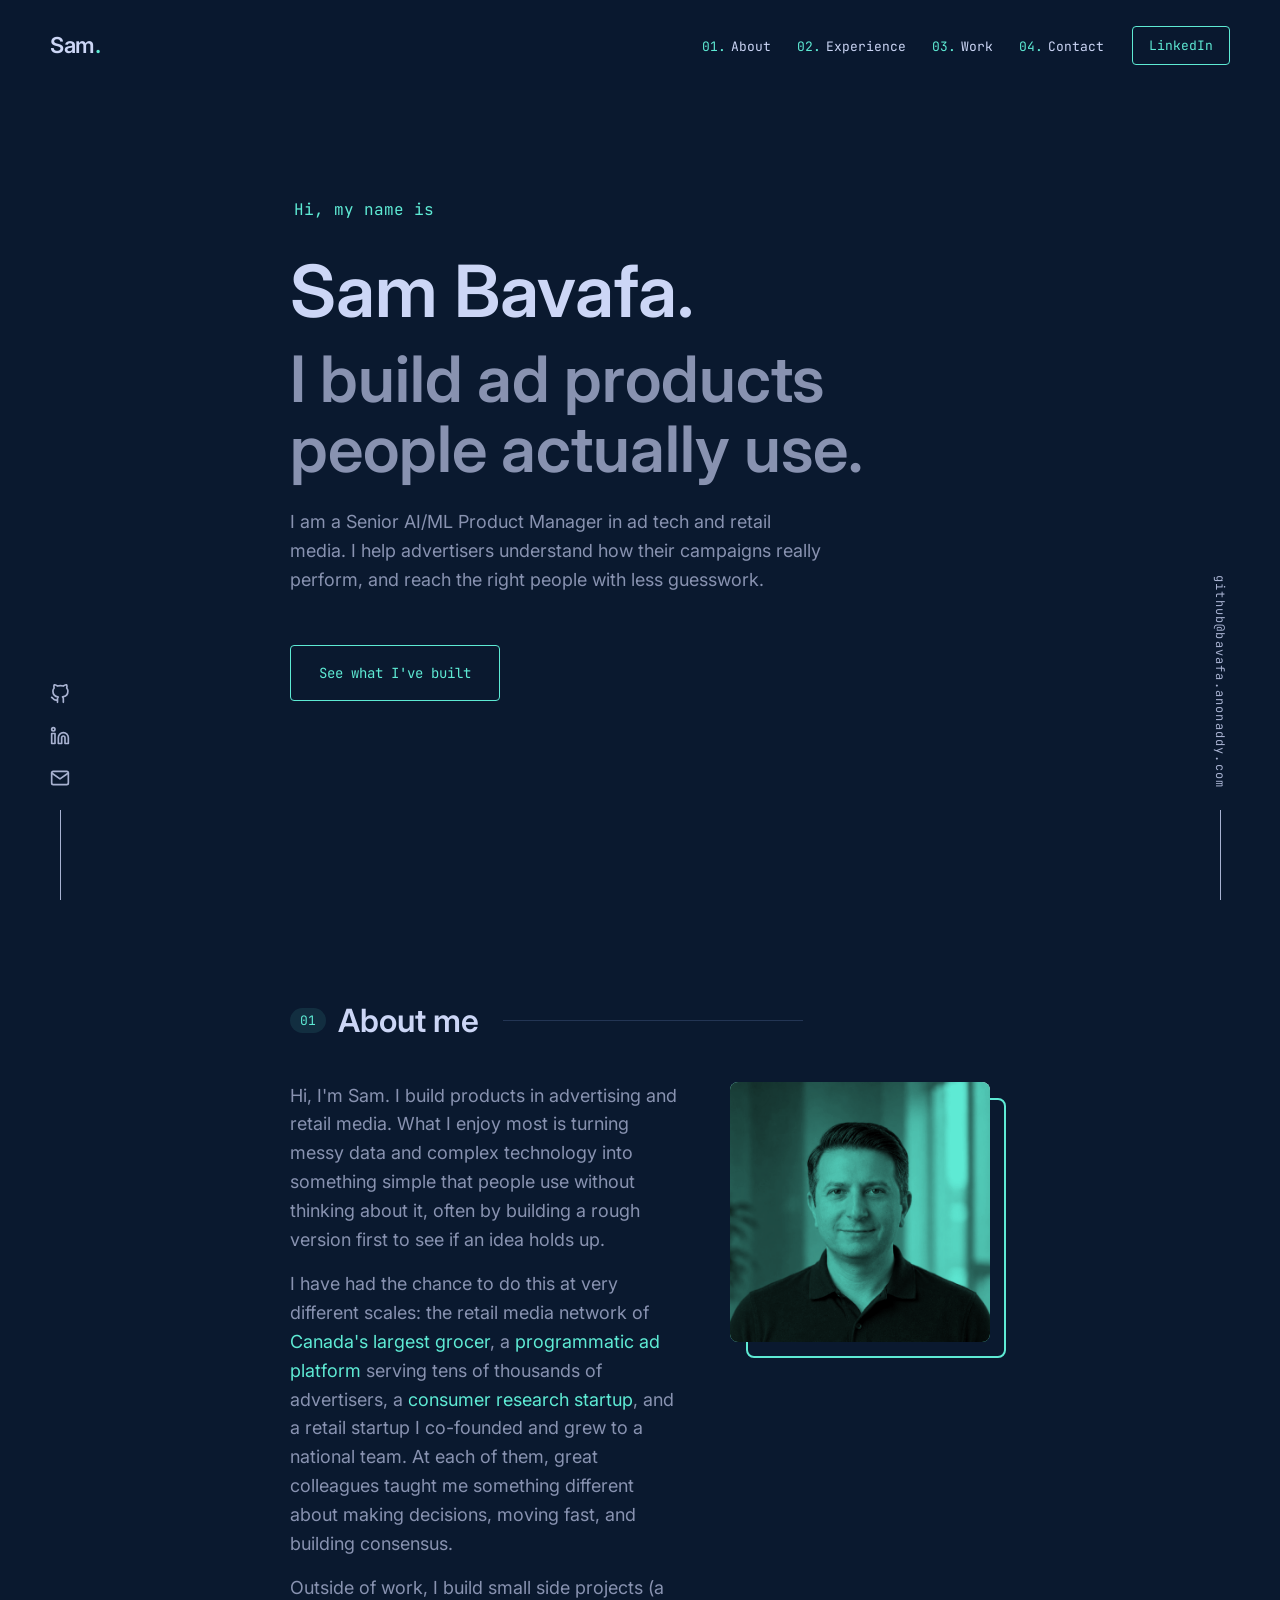
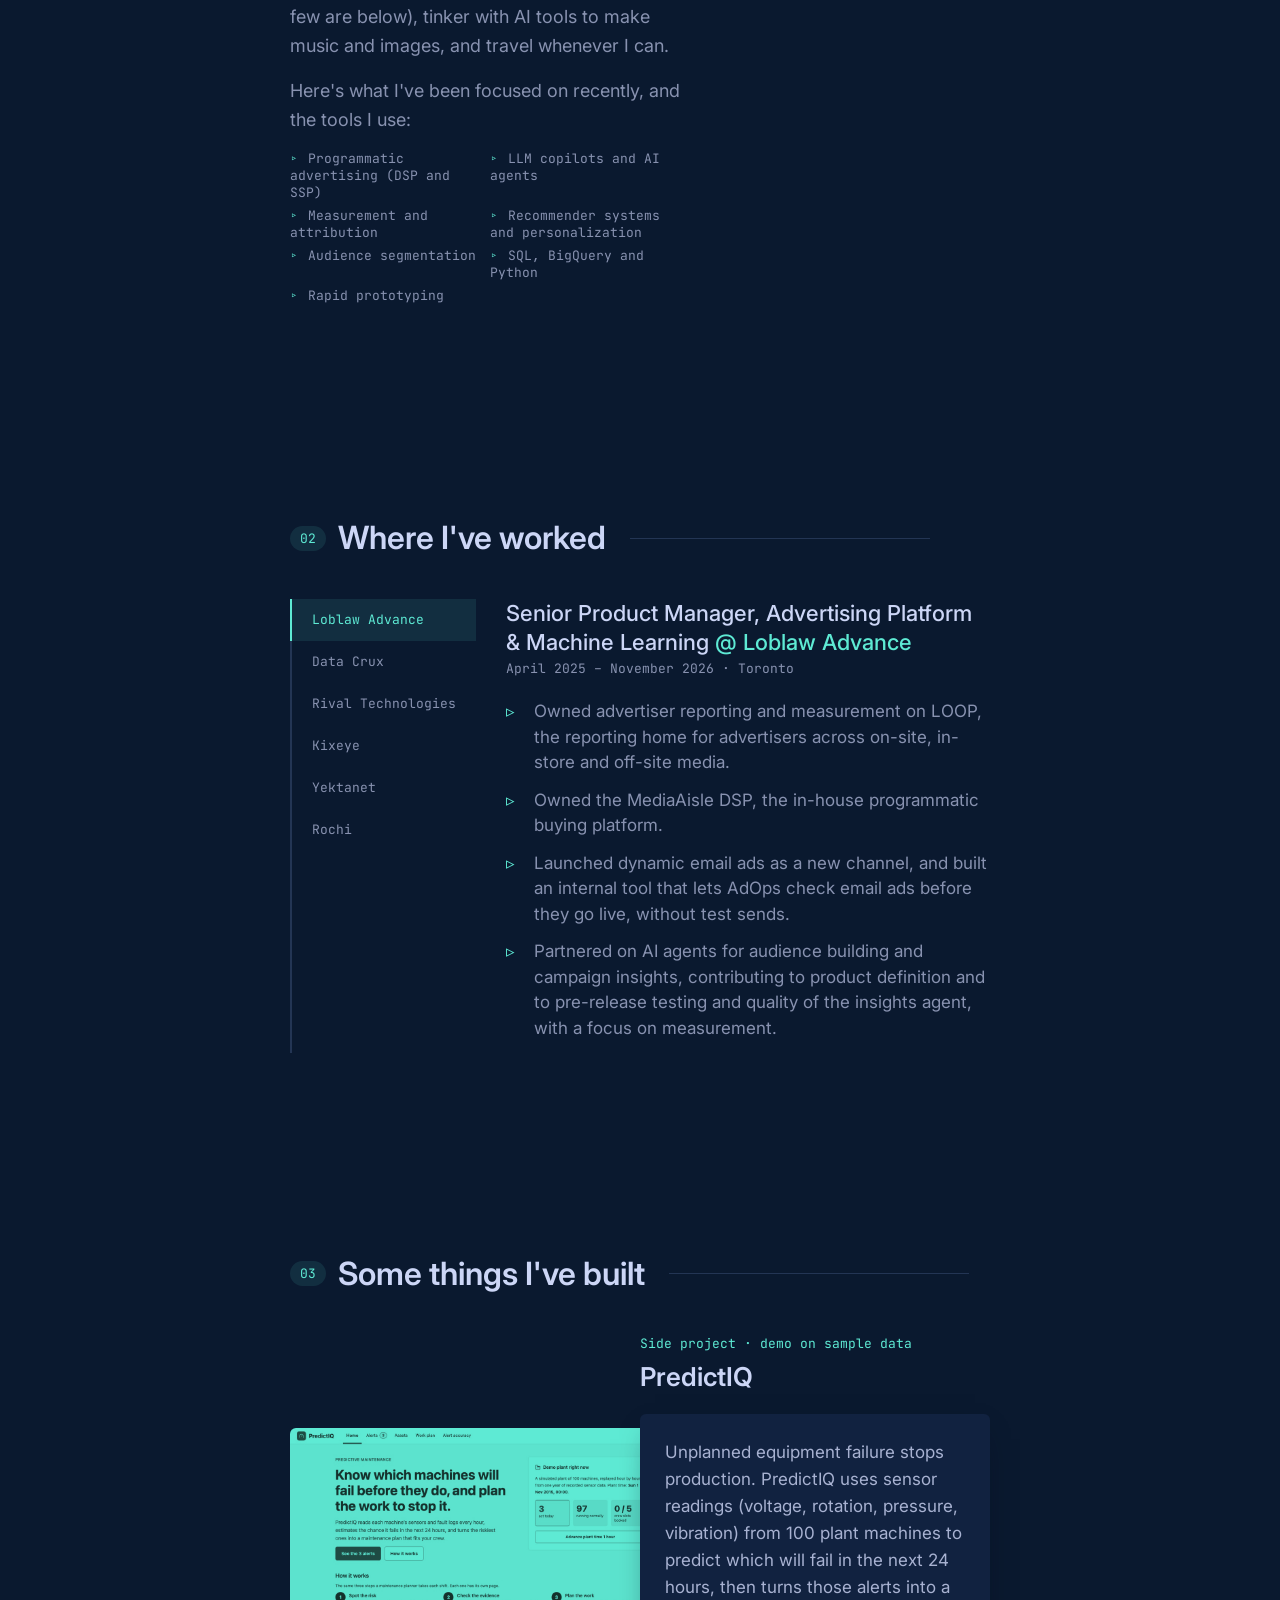
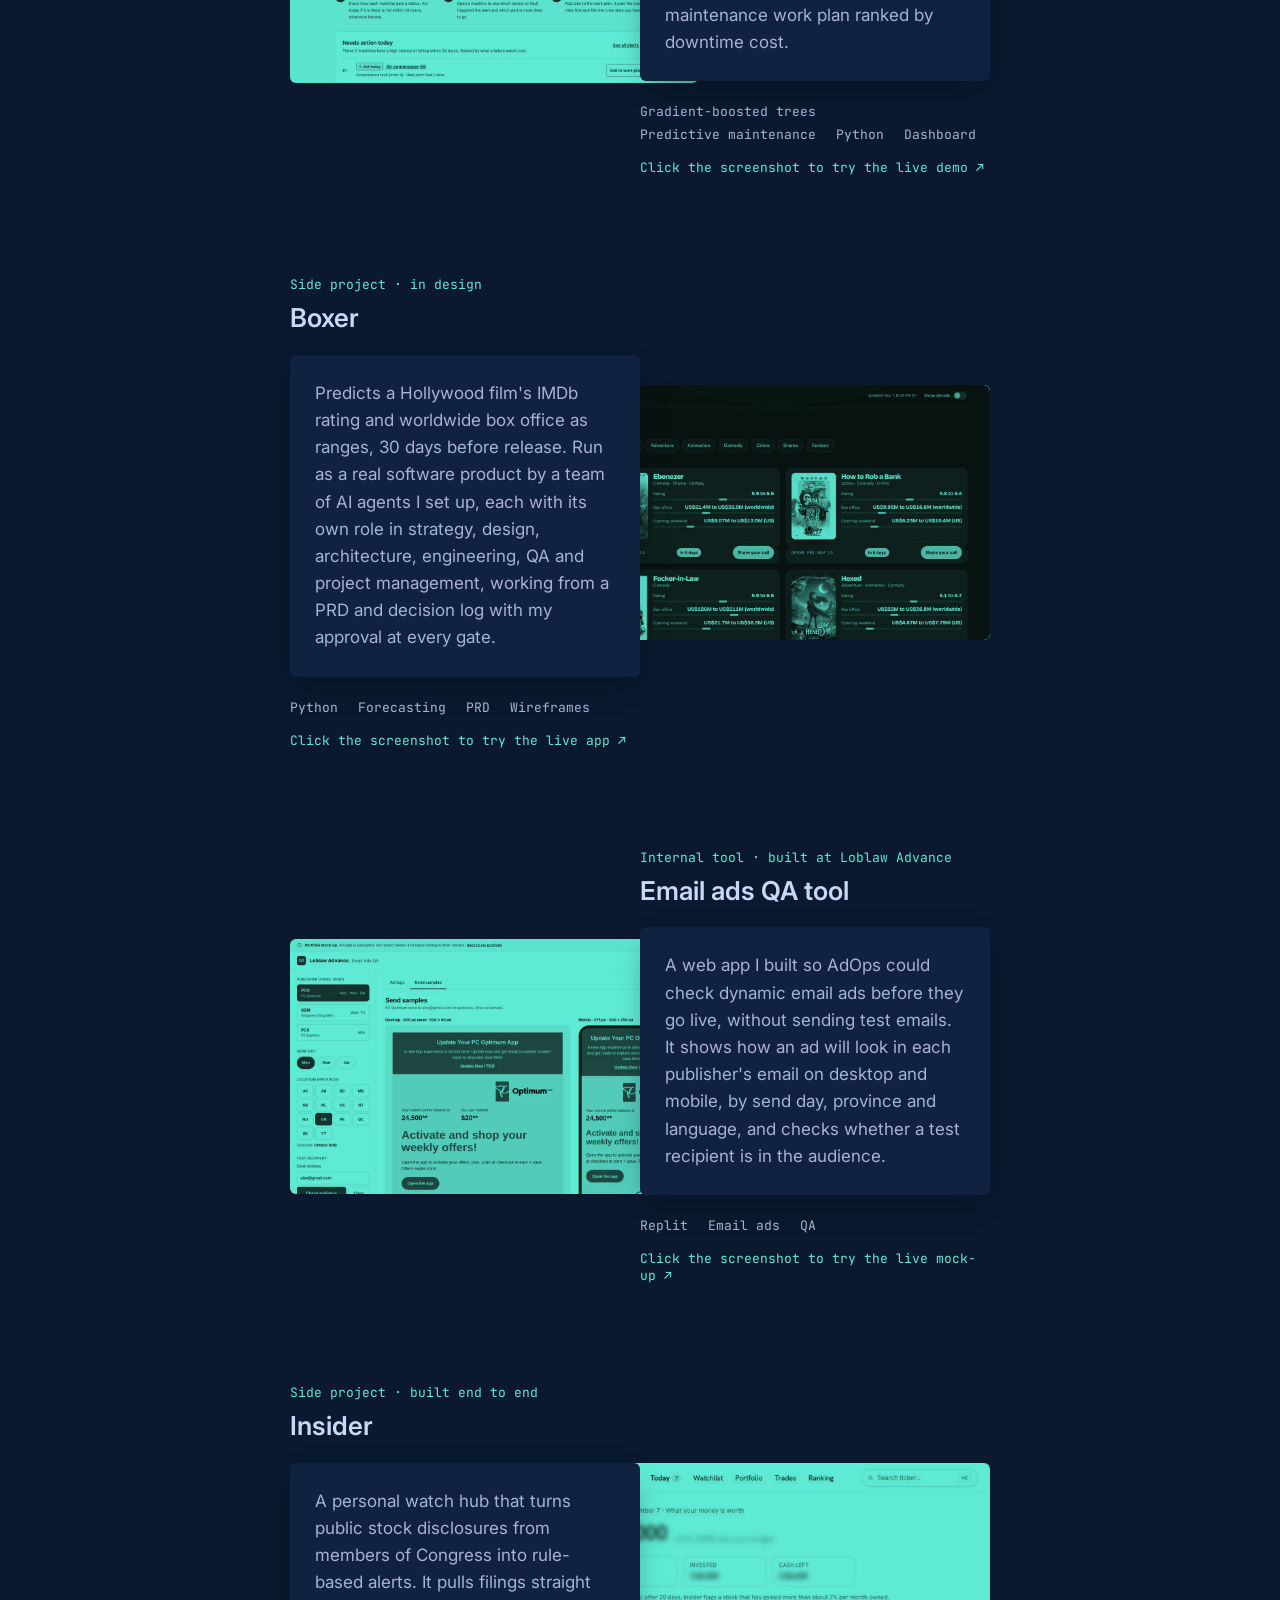
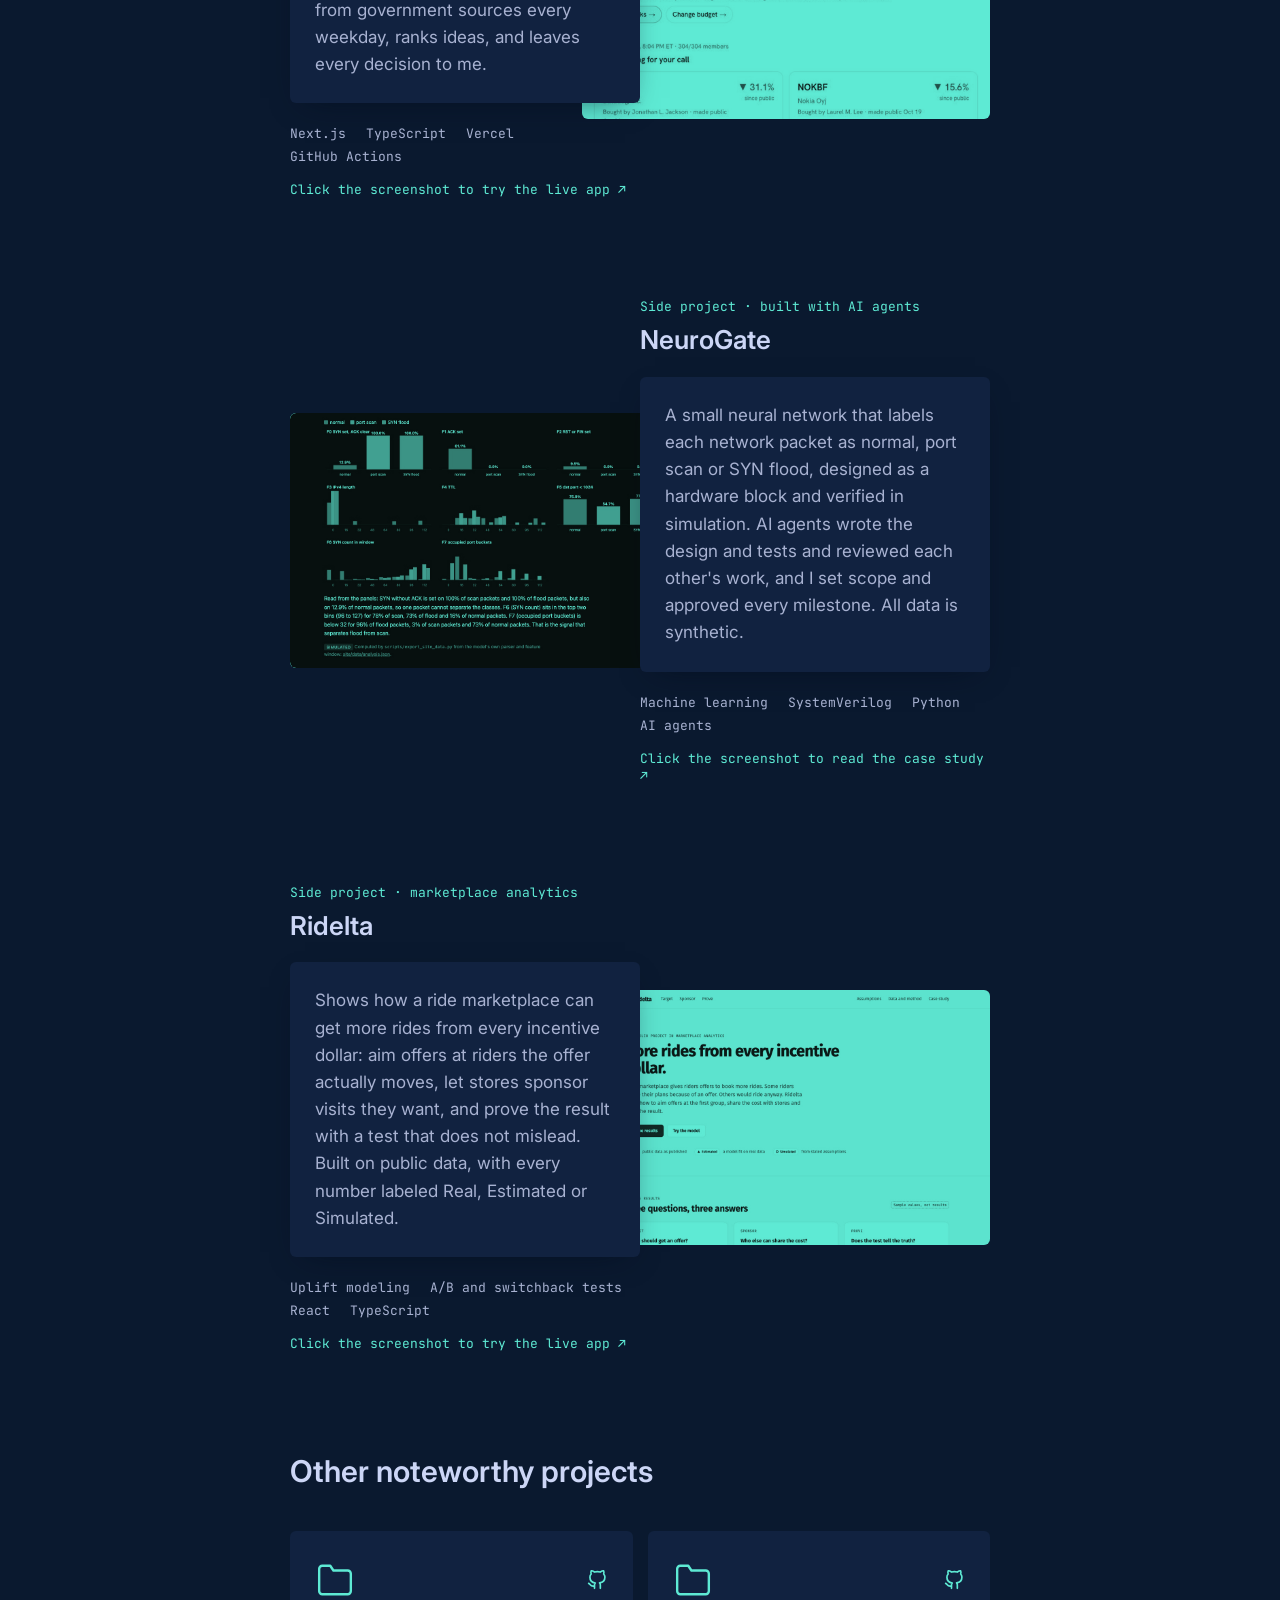
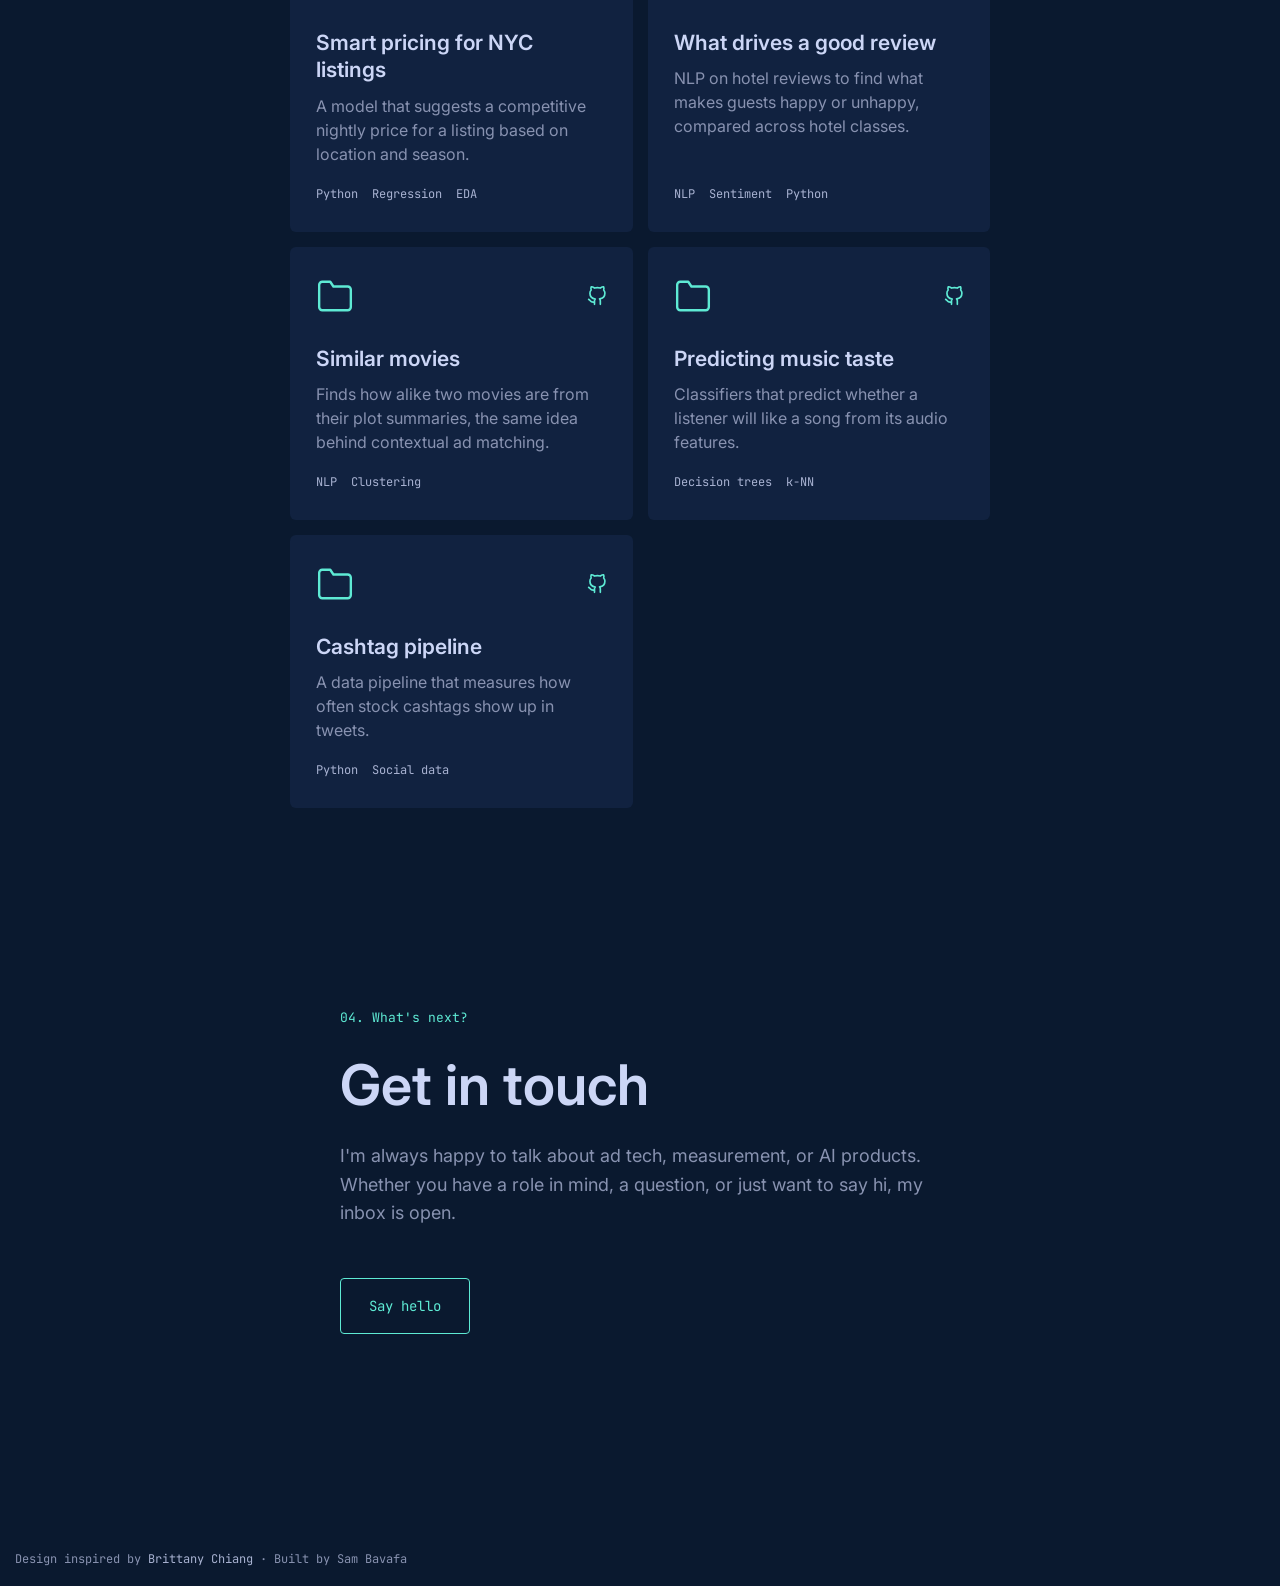
==== index.html @ bc7412e9 "Add Ridelta project" ====
<!doctype html>
<html lang="en">
<head>
<meta charset="utf-8">
<meta name="viewport" content="width=device-width, initial-scale=1">
<title>Sam Bavafa | Senior AI/ML Product Manager</title>
<meta name="description" content="Senior AI/ML Product Manager building data and AI products for ad tech and retail media.">
<meta property="og:title" content="Sam Bavafa | Senior AI/ML Product Manager">
<meta property="og:description" content="Senior AI/ML Product Manager building data and AI products for ad tech and retail media.">
<link rel="preconnect" href="https://fonts.googleapis.com">
<link rel="preconnect" href="https://fonts.gstatic.com" crossorigin>
<link href="https://fonts.googleapis.com/css2?family=Inter:wght@400;500;600&family=JetBrains+Mono:wght@400;500&display=swap" rel="stylesheet">
<link rel="stylesheet" href="style.css">
<link rel="icon" href="data:image/svg+xml,<svg xmlns='http://www.w3.org/2000/svg' viewBox='0 0 32 32'><rect width='32' height='32' rx='8' fill='%230a192f'/><text x='16' y='21' font-family='monospace' font-size='18' fill='%235eead4' text-anchor='middle'>S</text></svg>">
</head>
<body>
<a class="skip" href="#content">Skip to content</a>

<svg width="0" height="0" style="position:absolute" aria-hidden="true">
  <symbol id="i-github" viewBox="0 0 24 24" fill="none" stroke="currentColor" stroke-width="2" stroke-linecap="round" stroke-linejoin="round"><path d="M9 19c-5 1.5-5-2.5-7-3m14 6v-3.87a3.37 3.37 0 0 0-.94-2.61c3.14-.35 6.44-1.54 6.44-7A5.44 5.44 0 0 0 20 4.77 5.07 5.07 0 0 0 19.91 1S18.73.65 16 2.48a13.38 13.38 0 0 0-7 0C6.27.65 5.09 1 5.09 1A5.07 5.07 0 0 0 5 4.77a5.44 5.44 0 0 0-1.5 3.78c0 5.42 3.3 6.61 6.44 7A3.37 3.37 0 0 0 9 18.13V22"/></symbol>
  <symbol id="i-linkedin" viewBox="0 0 24 24" fill="none" stroke="currentColor" stroke-width="2" stroke-linecap="round" stroke-linejoin="round"><path d="M16 8a6 6 0 0 1 6 6v7h-4v-7a2 2 0 0 0-4 0v7h-4v-7a6 6 0 0 1 6-6z"/><rect x="2" y="9" width="4" height="12"/><circle cx="4" cy="4" r="2"/></symbol>
  <symbol id="i-mail" viewBox="0 0 24 24" fill="none" stroke="currentColor" stroke-width="2" stroke-linecap="round" stroke-linejoin="round"><path d="M4 4h16c1.1 0 2 .9 2 2v12c0 1.1-.9 2-2 2H4c-1.1 0-2-.9-2-2V6c0-1.1.9-2 2-2z"/><polyline points="22,6 12,13 2,6"/></symbol>
  <symbol id="i-folder" viewBox="0 0 24 24" fill="none" stroke="currentColor" stroke-width="1.5" stroke-linecap="round" stroke-linejoin="round"><path d="M22 19a2 2 0 0 1-2 2H4a2 2 0 0 1-2-2V5a2 2 0 0 1 2-2h5l2 3h9a2 2 0 0 1 2 2z"/></symbol>
</svg>

<header>
  <a class="logo" href="#hero" aria-label="Home">Sam<span>.</span></a>
  <nav aria-label="Main">
    <ol>
      <li><a href="#about">About</a></li>
      <li><a href="#experience">Experience</a></li>
      <li><a href="#work">Work</a></li>
      <li><a href="#contact">Contact</a></li>
      <li class="cta"><a class="btn small" href="https://www.linkedin.com/in/bavafa">LinkedIn</a></li>
    </ol>
  </nav>
</header>

<div class="rail left">
  <a href="https://github.com/bavafa" aria-label="GitHub"><svg><use href="#i-github"/></svg></a>
  <a href="https://www.linkedin.com/in/bavafa" aria-label="LinkedIn"><svg><use href="#i-linkedin"/></svg></a>
  <a href="mailto:github@bavafa.anonaddy.com" aria-label="Email"><svg><use href="#i-mail"/></svg></a>
</div>
<div class="rail right"><a href="mailto:github@bavafa.anonaddy.com">github@bavafa.anonaddy.com</a></div>

<main id="content">
  <section id="hero">
    <p class="hi">Hi, my name is</p>
    <h1>Sam Bavafa.</h1>
    <h2>I build ad products people actually use.</h2>
    <p>I am a Senior AI/ML Product Manager in ad tech and retail media. I help advertisers understand how their campaigns really perform, and reach the right people with less guesswork.</p>
    <div><a class="btn" href="#work">See what I've built</a></div>
  </section>

  <section id="about">
    <h2 class="heading"><span class="num">01</span>About me</h2>
    <div class="about">
      <div>
        <p>Hi, I'm Sam. I build products in advertising and retail media. What I enjoy most is turning messy data and complex technology into something simple that people use without thinking about it, often by building a rough version first to see if an idea holds up.</p>
        <p>I have had the chance to do this at very different scales: the retail media network of <a href="https://www.loblawadvance.ca">Canada's largest grocer</a>, a <a href="https://www.yektanet.com">programmatic ad platform</a> serving tens of thousands of advertisers, a <a href="https://www.rivaltech.com">consumer research startup</a>, and a retail startup I co-founded and grew to a national team. At each of them, great colleagues taught me something different about making decisions, moving fast, and building consensus.</p>
        <p>Outside of work, I build small side projects (a few are below), tinker with AI tools to make music and images, and travel whenever I can.</p>
        <p>Here's what I've been focused on recently, and the tools I use:</p>
        <ul class="skills">
          <li>Programmatic advertising (DSP and SSP)</li>
          <li>LLM copilots and AI agents</li>
          <li>Measurement and attribution</li>
          <li>Recommender systems and personalization</li>
          <li>Audience segmentation</li>
          <li>SQL, BigQuery and Python</li>
          <li>Rapid prototyping</li>
        </ul>
      </div>
      <div class="photo"><div class="frame"><img src="img/sam.jpg" alt="Sam Bavafa headshot" width="600" height="600"></div></div>
    </div>
  </section>

  <section id="experience">
    <h2 class="heading"><span class="num">02</span>Where I've worked</h2>
    <div class="jobs">
      <div class="tabs" role="tablist" aria-label="Companies">
        <button role="tab" aria-selected="true" aria-controls="p0" id="t0">Loblaw Advance</button>
        <button role="tab" aria-selected="false" aria-controls="p1" id="t1" tabindex="-1">Data Crux</button>
        <button role="tab" aria-selected="false" aria-controls="p2" id="t2" tabindex="-1">Rival Technologies</button>
        <button role="tab" aria-selected="false" aria-controls="p3" id="t3" tabindex="-1">Kixeye</button>
        <button role="tab" aria-selected="false" aria-controls="p4" id="t4" tabindex="-1">Yektanet</button>
        <button role="tab" aria-selected="false" aria-controls="p5" id="t5" tabindex="-1">Rochi</button>
      </div>
      <div>
        <div class="panel" role="tabpanel" id="p0" aria-labelledby="t0">
          <h3>Senior Product Manager, Advertising Platform &amp; Machine Learning <a href="https://www.loblawadvance.ca">@ Loblaw Advance</a></h3>
          <p class="when">April 2025 – November 2026 · Toronto</p>
          <ul>
            <li>Owned advertiser reporting and measurement on LOOP, the reporting home for advertisers across on-site, in-store and off-site media.</li>
            <li>Owned the MediaAisle DSP, the in-house programmatic buying platform.</li>
            <li>Launched dynamic email ads as a new channel, and built an internal tool that lets AdOps check email ads before they go live, without test sends.</li>
            <li>Partnered on AI agents for audience building and campaign insights, contributing to product definition and to pre-release testing and quality of the insights agent, with a focus on measurement.</li>
          </ul>
        </div>
        <div class="panel" role="tabpanel" id="p1" aria-labelledby="t1" hidden>
          <h3>Product Consultant <span style="color:var(--accent)">@ Data Crux Solutions</span></h3>
          <p class="when">January 2024 – March 2025 · Vancouver</p>
          <ul>
            <li>Product and analytics consulting for retail and consumer app clients.</li>
            <li>Designed and built an AI product-recommendation tool for affiliate marketing.</li>
            <li>Used SQL to find an unexpected user segment in a consumer app, and led the product pivot toward it.</li>
          </ul>
        </div>
        <div class="panel" role="tabpanel" id="p2" aria-labelledby="t2" hidden>
          <h3>Product Manager <a href="https://www.rivaltech.com">@ Rival Technologies</a></h3>
          <p class="when">November 2022 – September 2023 · Vancouver</p>
          <ul>
            <li>Owned the roadmap for an AI research tool on a mobile-first consumer research platform.</li>
            <li>Shipped an LLM copilot for survey creation and analysis, from roadmap to market, with engineering, design, sales and operations.</li>
            <li>Built targeted distribution and user profiling tools that improved respondent engagement while reducing over-messaging.</li>
          </ul>
        </div>
        <div class="panel" role="tabpanel" id="p3" aria-labelledby="t3" hidden>
          <h3>Product Data Analyst (Internship) <a href="https://www.kixeye.com">@ Kixeye</a></h3>
          <p class="when">June 2022 – September 2022 · Victoria</p>
          <ul>
            <li>Built real-time Looker dashboards on player engagement and analyzed acquisition payback in SQL for a multiplayer mobile strategy game.</li>
          </ul>
        </div>
        <div class="panel" role="tabpanel" id="p4" aria-labelledby="t4" hidden>
          <h3>Senior AI Product Manager <a href="https://www.yektanet.com">@ Yektanet</a></h3>
          <p class="when">February 2019 – August 2021 · Tehran</p>
          <ul>
            <li>The largest programmatic ad platform in its market (SSP and DSP). Led two agile teams of product, data science and engineering, building ML-driven ad products and their reporting and attribution interfaces.</li>
            <li>Launched real-time contextual matching that serves the most relevant ad for each page.</li>
            <li>Built a real-time audience segmentation engine that turned behavioural and contextual signals into shared audiences.</li>
            <li>Shipped a content recommender, validated through A/B tests and user interviews.</li>
            <li>Launched pre-roll video ads on the market's largest video platform.</li>
          </ul>
        </div>
        <div class="panel" role="tabpanel" id="p5" aria-labelledby="t5" hidden>
          <h3>Product Lead and Co-founder <span style="color:var(--accent)">@ Rochi</span></h3>
          <p class="when">December 2016 – February 2019 · Tehran</p>
          <ul>
            <li>Co-founded an online retail platform for garment producers and led its product end to end.</li>
            <li>Launched four product lines and a consumer app.</li>
          </ul>
        </div>
      </div>
    </div>
  </section>

  <section id="work">
    <h2 class="heading"><span class="num">03</span>Some things I've built</h2>

    <div class="project">
      <a class="img" href="https://predictiq-demo.vercel.app/" aria-label="Open the PredictIQ demo"><img src="img/predictiq.jpg?v=2" alt="PredictIQ home page showing three machines that need action today in a simulated plant of 100 machines" loading="lazy"></a>
      <div class="info">
        <p class="overline">Side project · demo on sample data</p>
        <h3>PredictIQ</h3>
        <div class="desc">Unplanned equipment failure stops production. PredictIQ uses sensor readings (voltage, rotation, pressure, vibration) from 100 plant machines to predict which will fail in the next 24 hours, then turns those alerts into a maintenance work plan ranked by downtime cost.</div>
        <ul class="tech"><li>Gradient-boosted trees</li><li>Predictive maintenance</li><li>Python</li><li>Dashboard</li></ul>
        <p class="live"><a href="https://predictiq-demo.vercel.app/"><span class="lg">Click the screenshot to try</span><span class="sm">Try</span> the live demo ↗</a></p>
      </div>
    </div>

    <div class="project flip">
      <a class="img" href="https://boxerapp.vercel.app/" aria-label="Open the Boxer app"><img src="img/boxer.jpg" alt="Boxer app showing a film with predicted rating and box office ranges" loading="lazy"></a>
      <div class="info">
        <p class="overline">Side project · in design</p>
        <h3>Boxer</h3>
        <div class="desc">Predicts a Hollywood film's IMDb rating and worldwide box office as ranges, 30 days before release. Run as a real software product by a team of AI agents I set up, each with its own role in strategy, design, architecture, engineering, QA and project management, working from a PRD and decision log with my approval at every gate.</div>
        <ul class="tech"><li>Python</li><li>Forecasting</li><li>PRD</li><li>Wireframes</li></ul>
        <p class="live"><a href="https://boxerapp.vercel.app/"><span class="lg">Click the screenshot to try</span><span class="sm">Try</span> the live app ↗</a></p>
      </div>
    </div>

    <div class="project">
      <a class="img" href="email-ads-qa/" aria-label="Open the Email ads QA tool mock-up"><img src="img/email-ads-qa.jpg" alt="Email ads QA tool showing a PC Optimum email preview on desktop and mobile" loading="lazy"></a>
      <div class="info">
        <p class="overline">Internal tool · built at Loblaw Advance</p>
        <h3>Email ads QA tool</h3>
        <div class="desc">A web app I built so AdOps could check dynamic email ads before they go live, without sending test emails. It shows how an ad will look in each publisher's email on desktop and mobile, by send day, province and language, and checks whether a test recipient is in the audience.</div>
        <ul class="tech"><li>Replit</li><li>Email ads</li><li>QA</li></ul>
        <p class="live"><a href="email-ads-qa/"><span class="lg">Click the screenshot to try</span><span class="sm">Try</span> the live mock-up ↗</a></p>
      </div>
    </div>

    <div class="project flip">
      <a class="img" href="https://insider-1shot.vercel.app/" aria-label="Open the Insider app"><img src="img/insider.jpg" alt="Insider app home page showing picks based on recent Congress stock disclosures" loading="lazy"></a>
      <div class="info">
        <p class="overline">Side project · built end to end</p>
        <h3>Insider</h3>
        <div class="desc">A personal watch hub that turns public stock disclosures from members of Congress into rule-based alerts. It pulls filings straight from government sources every weekday, ranks ideas, and leaves every decision to me.</div>
        <ul class="tech"><li>Next.js</li><li>TypeScript</li><li>Vercel</li><li>GitHub Actions</li></ul>
        <p class="live"><a href="https://insider-1shot.vercel.app/"><span class="lg">Click the screenshot to try</span><span class="sm">Try</span> the live app ↗</a></p>
      </div>
    </div>

    <div class="project">
      <a class="img" href="https://neurogate-ai.vercel.app/" aria-label="Open the NeuroGate case study"><img src="img/neurogate.jpg" alt="NeuroGate case study charts showing how each traffic class differs across eight packet features" loading="lazy"></a>
      <div class="info">
        <p class="overline">Side project · built with AI agents</p>
        <h3>NeuroGate</h3>
        <div class="desc">A small neural network that labels each network packet as normal, port scan or SYN flood, designed as a hardware block and verified in simulation. AI agents wrote the design and tests and reviewed each other's work, and I set scope and approved every milestone. All data is synthetic.</div>
        <ul class="tech"><li>Machine learning</li><li>SystemVerilog</li><li>Python</li><li>AI agents</li></ul>
        <p class="live"><a href="https://neurogate-ai.vercel.app/"><span class="lg">Click the screenshot to read</span><span class="sm">Read</span> the case study ↗</a></p>
      </div>
    </div>

    <div class="project flip">
      <a class="img" href="https://bavafa.github.io/Ridelta/" aria-label="Open the Ridelta app"><img src="img/ridelta.jpg" alt="Ridelta home page headed More rides from every incentive dollar" loading="lazy"></a>
      <div class="info">
        <p class="overline">Side project · marketplace analytics</p>
        <h3>Ridelta</h3>
        <div class="desc">Shows how a ride marketplace can get more rides from every incentive dollar: aim offers at riders the offer actually moves, let stores sponsor visits they want, and prove the result with a test that does not mislead. Built on public data, with every number labeled Real, Estimated or Simulated.</div>
        <ul class="tech"><li>Uplift modeling</li><li>A/B and switchback tests</li><li>React</li><li>TypeScript</li></ul>
        <p class="live"><a href="https://bavafa.github.io/Ridelta/"><span class="lg">Click the screenshot to try</span><span class="sm">Try</span> the live app ↗</a></p>
      </div>
    </div>

    <h3 class="other-title">Other noteworthy projects</h3>
    <ul class="grid">
      <li><a class="card" href="https://github.com/bavafa/nyc_airbnb"><div class="top"><svg><use href="#i-folder"/></svg><svg style="width:20px"><use href="#i-github"/></svg></div><h4>Smart pricing for NYC listings</h4><p>A model that suggests a competitive nightly price for a listing based on location and season.</p><ul class="tech"><li>Python</li><li>Regression</li><li>EDA</li></ul></a></li>
      <li><a class="card" href="https://github.com/bavafa/hotel_review_analysis"><div class="top"><svg><use href="#i-folder"/></svg><svg style="width:20px"><use href="#i-github"/></svg></div><h4>What drives a good review</h4><p>NLP on hotel reviews to find what makes guests happy or unhappy, compared across hotel classes.</p><ul class="tech"><li>NLP</li><li>Sentiment</li><li>Python</li></ul></a></li>
      <li><a class="card" href="https://github.com/bavafa/similar-movies"><div class="top"><svg><use href="#i-folder"/></svg><svg style="width:20px"><use href="#i-github"/></svg></div><h4>Similar movies</h4><p>Finds how alike two movies are from their plot summaries, the same idea behind contextual ad matching.</p><ul class="tech"><li>NLP</li><li>Clustering</li></ul></a></li>
      <li><a class="card" href="https://github.com/bavafa/spotify-taste"><div class="top"><svg><use href="#i-folder"/></svg><svg style="width:20px"><use href="#i-github"/></svg></div><h4>Predicting music taste</h4><p>Classifiers that predict whether a listener will like a song from its audio features.</p><ul class="tech"><li>Decision trees</li><li>k-NN</li></ul></a></li>
      <li><a class="card" href="https://github.com/bavafa/cashtag-twitter-pipeline"><div class="top"><svg><use href="#i-folder"/></svg><svg style="width:20px"><use href="#i-github"/></svg></div><h4>Cashtag pipeline</h4><p>A data pipeline that measures how often stock cashtags show up in tweets.</p><ul class="tech"><li>Python</li><li>Social data</li></ul></a></li>
    </ul>
  </section>

  <section id="contact">
    <p class="overline">04. What's next?</p>
    <h2>Get in touch</h2>
    <p>I'm always happy to talk about ad tech, measurement, or AI products. Whether you have a role in mind, a question, or just want to say hi, my inbox is open.</p>
    <a class="btn" href="mailto:github@bavafa.anonaddy.com">Say hello</a>
  </section>
</main>

<footer>
  <div class="social">
    <a href="https://github.com/bavafa" aria-label="GitHub"><svg><use href="#i-github"/></svg></a>
    <a href="https://www.linkedin.com/in/bavafa" aria-label="LinkedIn"><svg><use href="#i-linkedin"/></svg></a>
    <a href="mailto:github@bavafa.anonaddy.com" aria-label="Email"><svg><use href="#i-mail"/></svg></a>
  </div>
  Design inspired by <a href="https://brittanychiang.com">Brittany Chiang</a> · Built by Sam Bavafa
</footer>

<script>
const tabs = [...document.querySelectorAll('[role=tab]')];
function select(t) {
  tabs.forEach(b => {
    const on = b === t;
    b.setAttribute('aria-selected', on);
    b.tabIndex = on ? 0 : -1;
    document.getElementById(b.getAttribute('aria-controls')).hidden = !on;
  });
  t.focus();
}
tabs.forEach((t, i) => {
  t.addEventListener('click', () => select(t));
  t.addEventListener('keydown', e => {
    const d = { ArrowDown: 1, ArrowRight: 1, ArrowUp: -1, ArrowLeft: -1 }[e.key];
    if (d) { e.preventDefault(); select(tabs[(i + d + tabs.length) % tabs.length]); }
  });
});
</script>
</body>
</html>
---- style.css ----
:root {
  --navy: #0a192f;
  --light-navy: #112240;
  --lightest-navy: #233554;
  --slate: #8892b0;
  --light-slate: #a8b2d1;
  --lightest-slate: #ccd6f6;
  --accent: #5eead4; /* seafoam, our twist on her mint */
  --accent-tint: rgba(94, 234, 212, 0.1);
  --mono: "JetBrains Mono", "SF Mono", Menlo, monospace;
  --sans: "Inter", -apple-system, system-ui, sans-serif;
}
* { box-sizing: border-box; }
html { scroll-behavior: smooth; }
body { margin: 0; background: var(--navy); color: var(--slate); font: 18px/1.3 var(--sans); }
a { color: var(--accent); text-decoration: none; }
a:hover { text-decoration: underline; }
:focus-visible { outline: 2px dashed var(--accent); outline-offset: 3px; }
.skip { position: absolute; left: -999px; }
.skip:focus { left: 16px; top: 16px; background: var(--light-navy); padding: 8px 12px; z-index: 20; }

/* header */
header { position: fixed; top: 0; inset-inline: 0; z-index: 10; height: 90px; padding: 0 50px; display: flex; align-items: center; justify-content: space-between; background: rgba(10, 25, 47, 0.85); backdrop-filter: blur(10px); }
.logo { font: 600 22px var(--sans); color: var(--lightest-slate); letter-spacing: -0.02em; }
.logo span { color: var(--accent); }
.logo:hover { text-decoration: none; color: var(--accent); }
nav ol { list-style: none; display: flex; gap: 6px; margin: 0; padding: 0; counter-reset: n; align-items: center; }
nav li { counter-increment: n; }
nav li a { color: var(--lightest-slate); font: 13px var(--mono); padding: 10px; }
nav li.cta { counter-increment: none; }
nav li.cta a { color: var(--accent); padding: 10px 16px; }
nav li:not(.cta) a::before { content: "0" counter(n) "."; color: var(--accent); margin-right: 5px; }
.btn { display: inline-block; color: var(--accent); border: 1px solid var(--accent); border-radius: 4px; font: 14px var(--mono); padding: 18px 28px; transition: background .2s; }
.btn:hover { background: var(--accent-tint); text-decoration: none; }
.btn.small { padding: 10px 16px; font-size: 13px; margin-left: 12px; }

/* side rails */
.rail { position: fixed; bottom: 0; width: 40px; display: flex; flex-direction: column; align-items: center; gap: 22px; }
.rail::after { content: ""; width: 1px; height: 90px; background: var(--light-slate); }
.rail.left { left: 40px; }
.rail.right { right: 40px; }
.rail a { color: var(--light-slate); }
.rail a:hover { color: var(--accent); transform: translateY(-3px); }
.rail svg { width: 20px; height: 20px; display: block; }
.rail.right a { writing-mode: vertical-rl; font: 12px var(--mono); letter-spacing: .1em; }

main { max-width: 1000px; margin: 0 auto; padding: 0 150px; }
section { padding: 100px 0; }

/* hero */
#hero { min-height: 100vh; display: flex; flex-direction: column; justify-content: center; padding: 0; }
#hero .hi { font: 16px var(--mono); color: var(--accent); margin: 0 0 24px 4px; }
#hero h1 { margin: 0; font-size: clamp(40px, 8vw, 72px); color: var(--lightest-slate); font-weight: 600; }
#hero h2 { margin: 6px 0 0; font-size: clamp(36px, 7vw, 64px); color: var(--slate); font-weight: 600; line-height: 1.1; }
#hero p { max-width: 540px; margin: 24px 0 50px; line-height: 1.6; }

/* section headings */
.heading { display: flex; align-items: center; gap: 12px; margin: 0 0 40px; font-size: clamp(24px, 5vw, 32px); color: var(--lightest-slate); font-weight: 600; white-space: nowrap; }
.heading .num { font: 400 13px var(--mono); color: var(--accent); background: var(--accent-tint); padding: 4px 10px; border-radius: 99px; }
.heading::after { content: ""; display: block; width: 300px; height: 1px; background: var(--lightest-navy); margin-left: 12px; }

/* about */
.about { display: grid; grid-template-columns: 3fr 2fr; gap: 50px; }
.about p { line-height: 1.6; margin: 0 0 16px; }
.skills { display: grid; grid-template-columns: repeat(2, minmax(140px, 200px)); gap: 6px 10px; padding: 0; list-style: none; font: 13px var(--mono); }
.skills li::before { content: "▹"; color: var(--accent); margin-right: 10px; }
.photo { position: relative; max-width: 300px; width: 100%; aspect-ratio: 1; align-self: start; }
.photo .frame { position: relative; aspect-ratio: 1; border-radius: 8px; overflow: hidden; background: var(--accent); z-index: 1; transition: transform .25s; }
.photo .frame img { width: 100%; height: 100%; object-fit: cover; display: block; mix-blend-mode: multiply; filter: grayscale(100%) contrast(1.05); transition: all .25s; }
.photo:hover .frame img { mix-blend-mode: normal; filter: none; }
.photo::after { content: ""; position: absolute; inset: 0; border: 2px solid var(--accent); border-radius: 8px; transform: translate(16px, 16px); transition: transform .25s; }
.photo:hover .frame { transform: translate(-4px, -4px); }
.photo:hover::after { transform: translate(8px, 8px); }

/* experience tabs */
.jobs { display: flex; gap: 30px; min-height: 340px; }
.tabs { display: flex; flex-direction: column; border-left: 2px solid var(--lightest-navy); }
.tabs button { background: none; border: 0; border-left: 2px solid transparent; margin-left: -2px; color: var(--slate); font: 13px var(--mono); text-align: left; padding: 0 20px; height: 42px; white-space: nowrap; cursor: pointer; }
.tabs button:hover { background: var(--light-navy); color: var(--accent); }
.tabs button[aria-selected="true"] { color: var(--accent); border-left-color: var(--accent); background: var(--accent-tint); }
.panel h3 { margin: 0 0 4px; color: var(--lightest-slate); font-size: 22px; font-weight: 500; }
.panel .when { font: 13px var(--mono); margin: 0 0 22px; }
.panel ul { list-style: none; padding: 0; margin: 0; }
.panel li { position: relative; padding-left: 28px; margin-bottom: 12px; line-height: 1.5; font-size: 17px; }
.panel li::before { content: "▹"; position: absolute; left: 0; color: var(--accent); }

/* featured projects */
.project { display: grid; grid-template-columns: repeat(12, 1fr); align-items: center; margin-bottom: 100px; }
.project .img { grid-column: 1 / 8; grid-row: 1; border-radius: 6px; overflow: hidden; position: relative; background: var(--accent); }
.project .img img { width: 100%; display: block; mix-blend-mode: multiply; filter: grayscale(100%) contrast(1); transition: all .25s; }
.project .img:hover img { mix-blend-mode: normal; filter: none; }
.project .info { grid-column: 7 / -1; grid-row: 1; text-align: left; position: relative; z-index: 2; }
.project.flip .img { grid-column: 6 / -1; }
.project.flip .info { grid-column: 1 / 7; text-align: left; }
.overline { font: 13px var(--mono); color: var(--accent); margin: 0 0 8px; }
.project h3 { margin: 0 0 20px; font-size: 26px; color: var(--lightest-slate); font-weight: 600; }
.desc { background: var(--light-navy); padding: 25px; border-radius: 6px; color: var(--light-slate); line-height: 1.6; font-size: 17px; box-shadow: 0 10px 30px -15px rgba(2, 12, 27, .7); }
.tech { list-style: none; padding: 0; margin: 22px 0 0; display: flex; flex-wrap: wrap; gap: 6px 20px; justify-content: flex-start; font: 13px var(--mono); color: var(--light-slate); }
.flip .tech { justify-content: flex-start; }

.live { margin: 16px 0 0; font: 13px var(--mono); }
.live .sm { display: none; }
@media (max-width: 768px) { .live .lg { display: none; } .live .sm { display: inline; } }

/* other projects */
.other-title { text-align: left; color: var(--lightest-slate); font-size: clamp(22px, 5vw, 30px); margin: 0 0 40px; font-weight: 600; }
.grid { list-style: none; padding: 0; margin: 0; display: grid; grid-template-columns: repeat(auto-fill, minmax(280px, 1fr)); gap: 15px; }
.card { height: 100%; display: flex; flex-direction: column; background: var(--light-navy); border-radius: 6px; padding: 30px 26px; transition: transform .2s; color: inherit; }
a.card:hover { transform: translateY(-6px); text-decoration: none; }
a.card:hover h4 { color: var(--accent); }
.card .top { display: flex; justify-content: space-between; color: var(--accent); margin-bottom: 30px; }
.card .top svg { width: 38px; height: 38px; }
.card h4 { margin: 0 0 10px; color: var(--lightest-slate); font-size: 21px; font-weight: 600; }
.card p { margin: 0; font-size: 16px; line-height: 1.5; flex: 1; }
.card .tech { justify-content: flex-start; gap: 4px 14px; font-size: 12px; margin-top: 20px; }

/* contact */
#contact { max-width: 600px; margin: 0 auto 100px; text-align: left; }
#contact .overline { margin-bottom: 20px; }
#contact h2 { font-size: clamp(40px, 5vw, 56px); color: var(--lightest-slate); margin: 0 0 20px; font-weight: 600; }
#contact p { line-height: 1.6; margin: 0 0 50px; }

footer { text-align: left; padding: 15px; font: 12px/1.8 var(--mono); }
footer a { color: var(--light-slate); }
footer .social { display: none; }

@media (max-width: 1080px) { main { padding: 0 100px; } }
@media (max-width: 768px) {
  header { padding: 0 25px; height: 70px; }
  nav ol li { display: none; }
  main { padding: 0 25px; }
  .rail { display: none; }
  footer .social { display: flex; justify-content: flex-start; gap: 24px; margin-bottom: 10px; }
  footer .social svg { width: 20px; height: 20px; }
  section { padding: 70px 0; }
  .heading::after { width: 100%; }
  .about { grid-template-columns: 1fr; }
  .photo { margin: 30px auto 0; width: 70%; }
  .jobs { flex-direction: column; }
  .tabs { flex-direction: row; overflow-x: auto; border-left: 0; border-bottom: 2px solid var(--lightest-navy); }
  .tabs button { border-left: 0; border-bottom: 2px solid transparent; margin: 0 0 -2px; padding: 0 15px; }
  .tabs button[aria-selected="true"] { border-bottom-color: var(--accent); }
  .project, .project.flip { display: block; border-radius: 6px; overflow: hidden; margin-bottom: 30px; background: var(--light-navy); }
  .project .img { border-radius: 0; }
  .project .img img { mix-blend-mode: normal; filter: none; }
  .project .info, .project.flip .info { text-align: left; padding: 25px; }
  .desc { background: none; padding: 0; box-shadow: none; }
  .tech { justify-content: flex-start; }
}
@media (prefers-reduced-motion: reduce) { * { transition: none !important; scroll-behavior: auto !important; } }
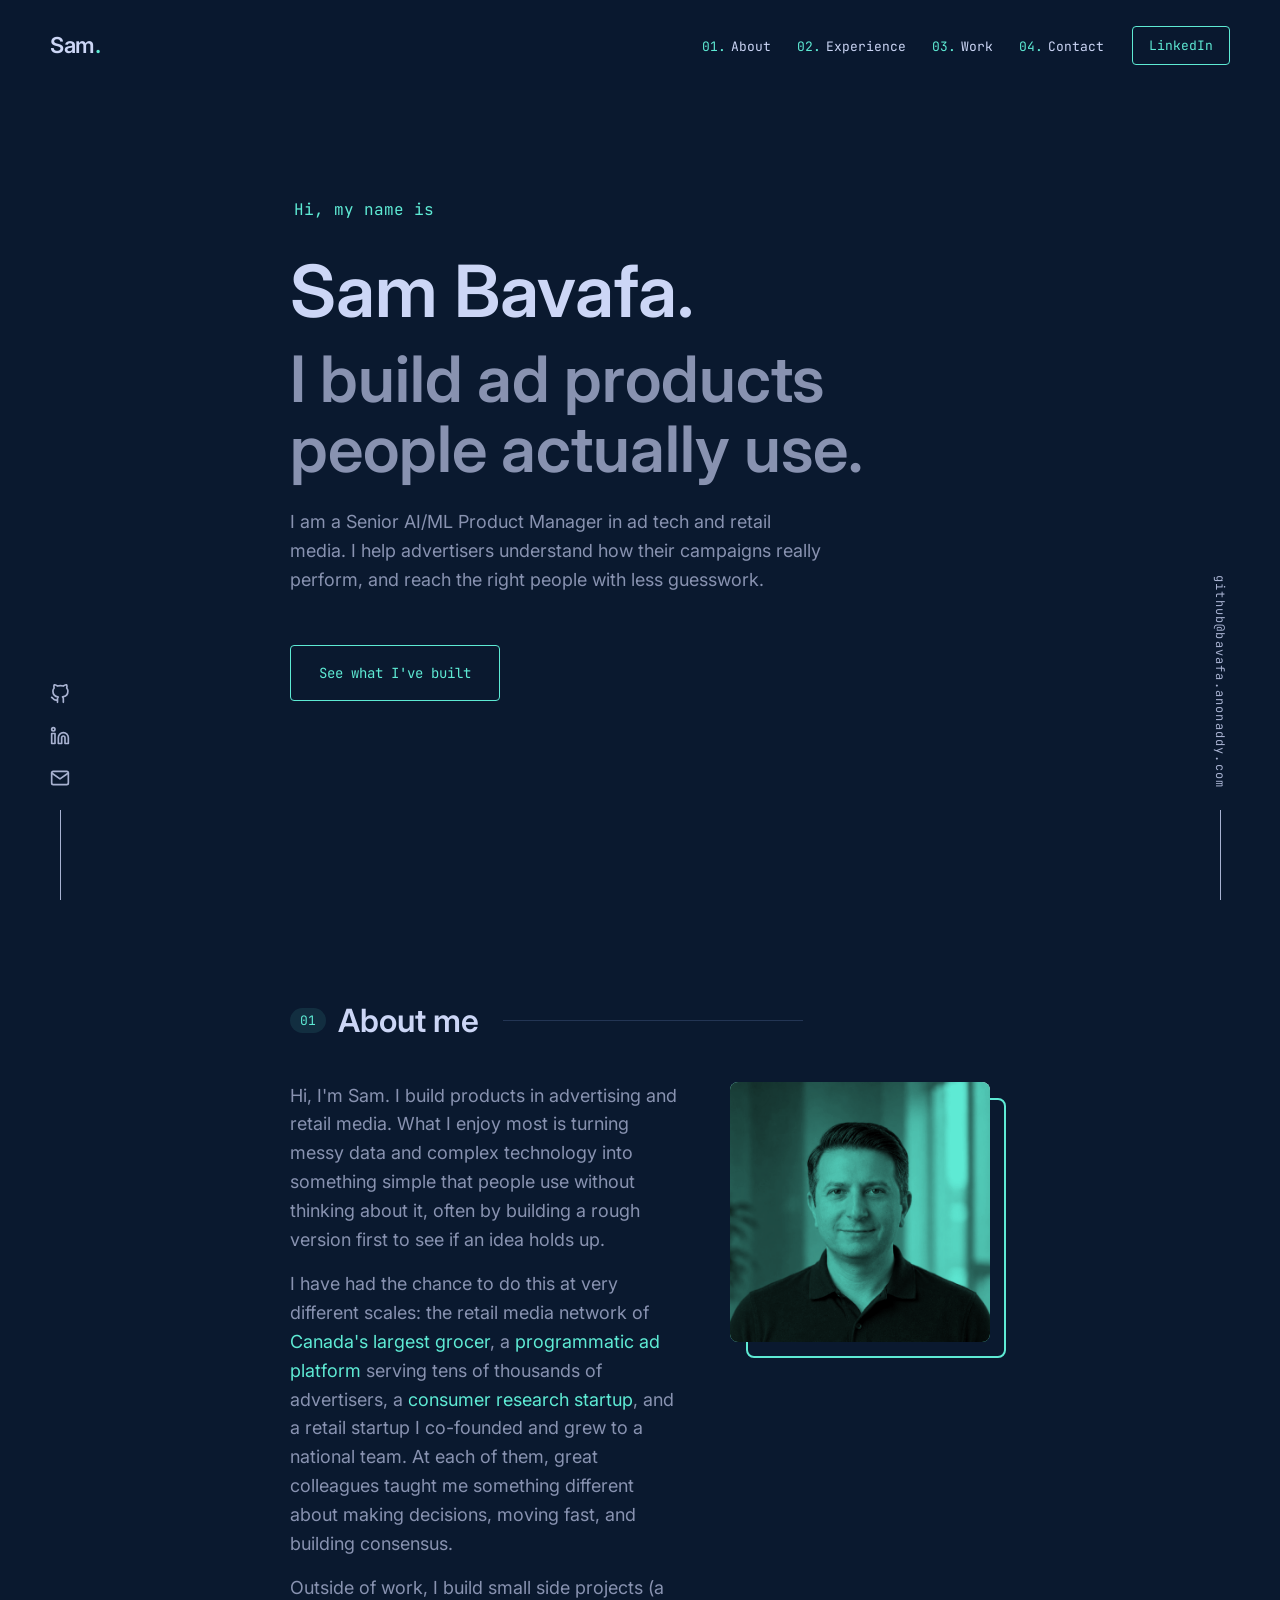
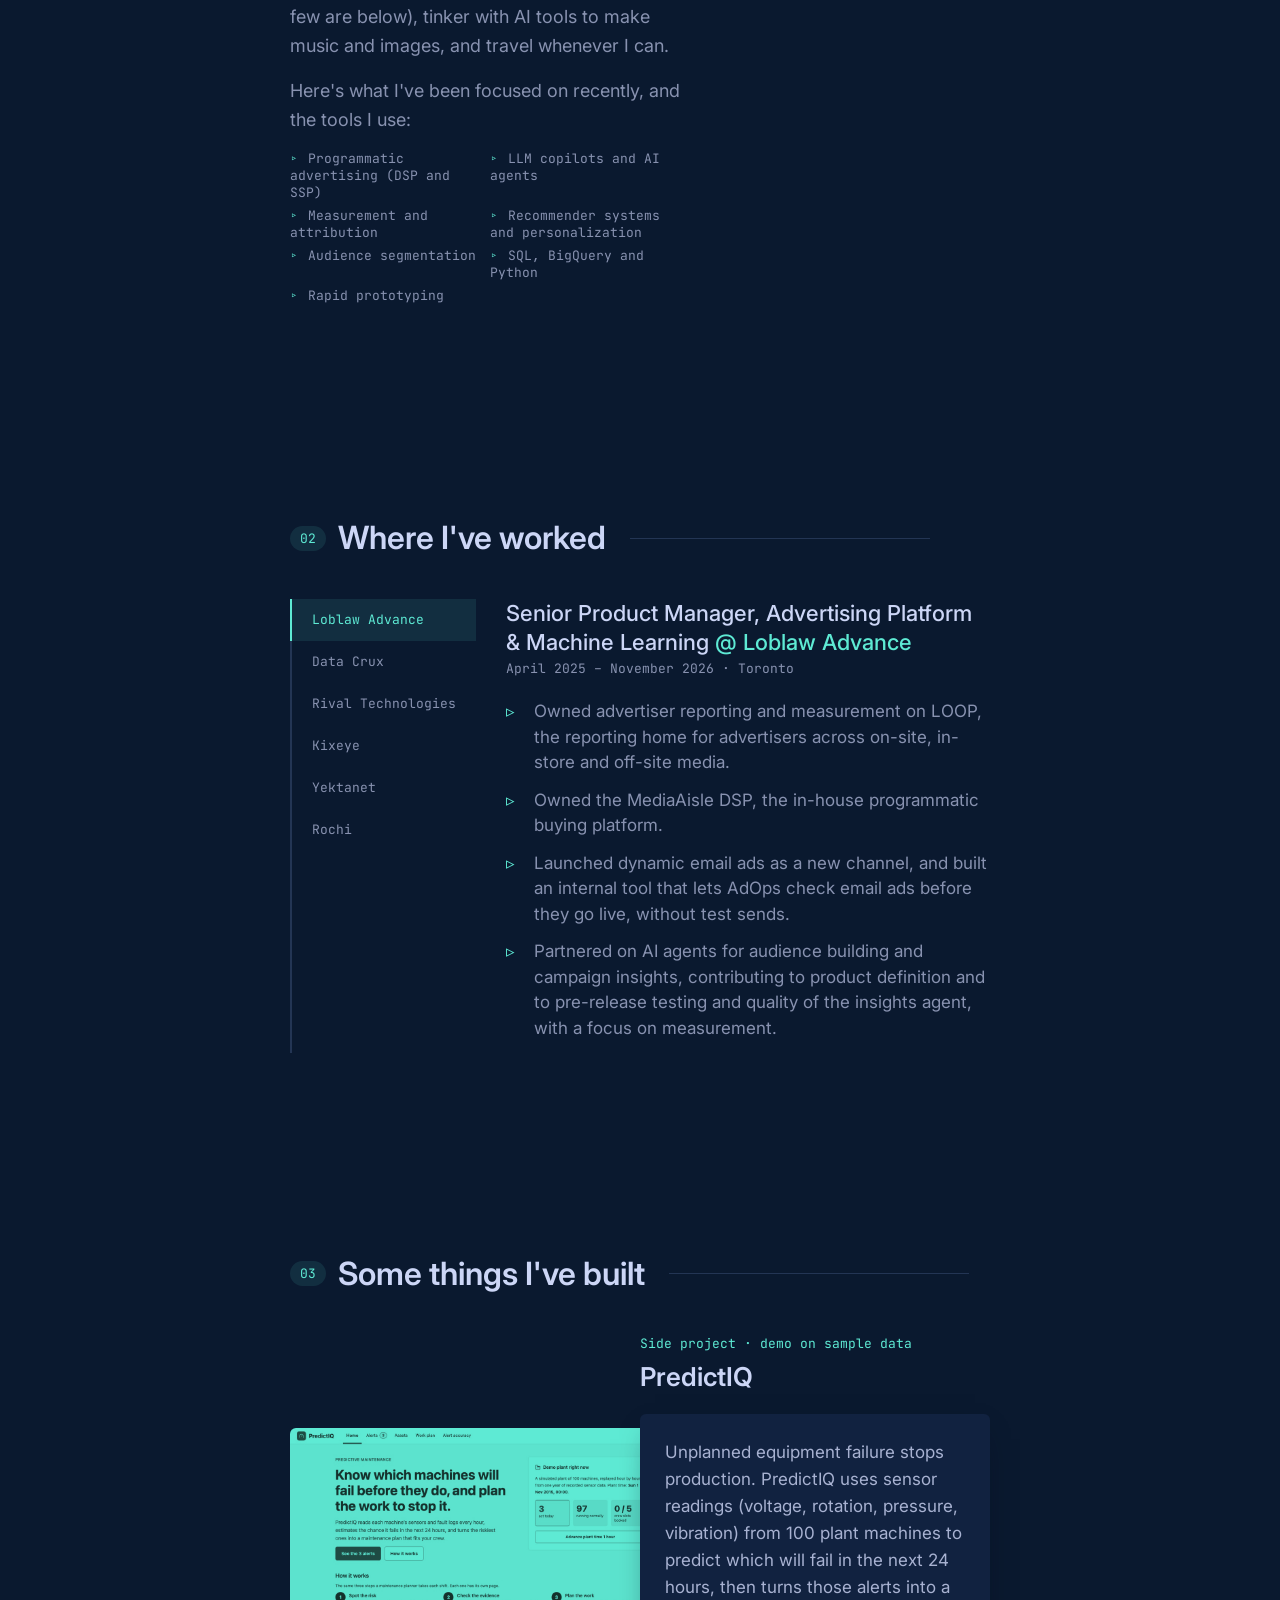
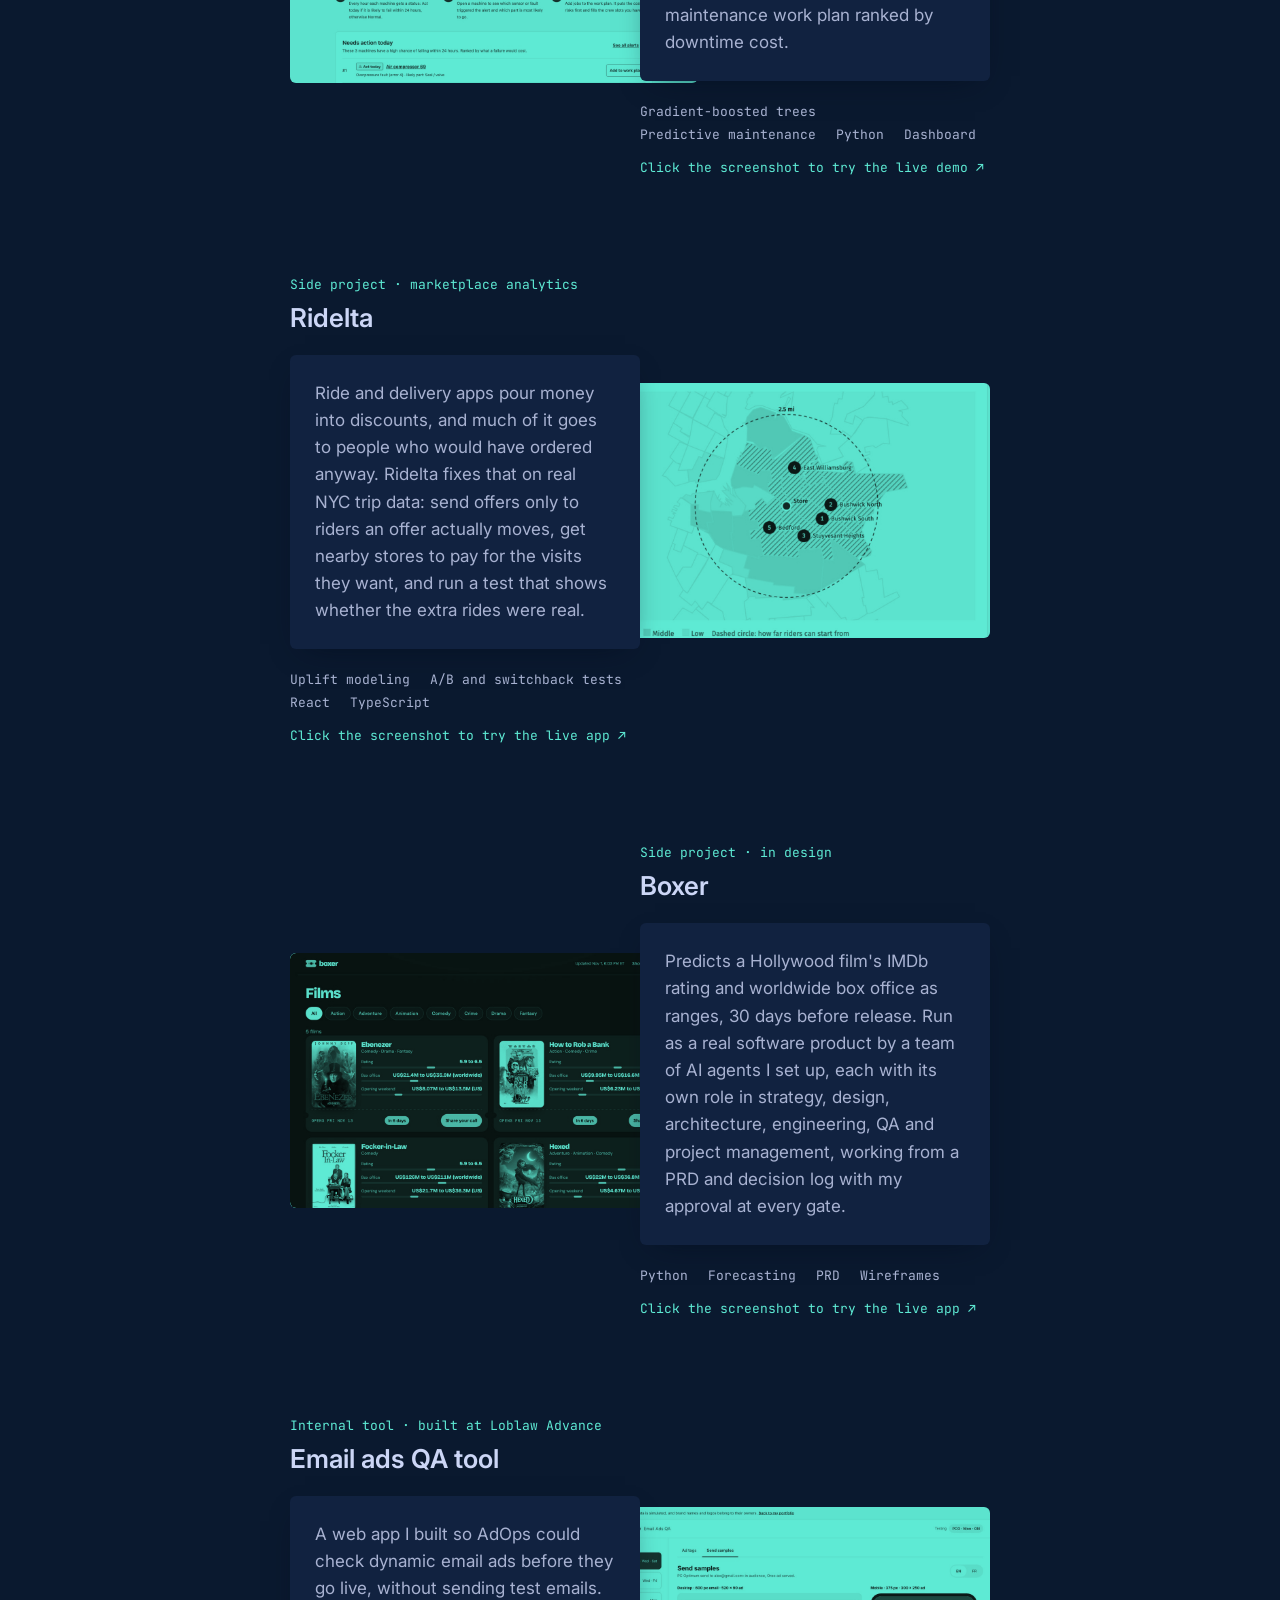
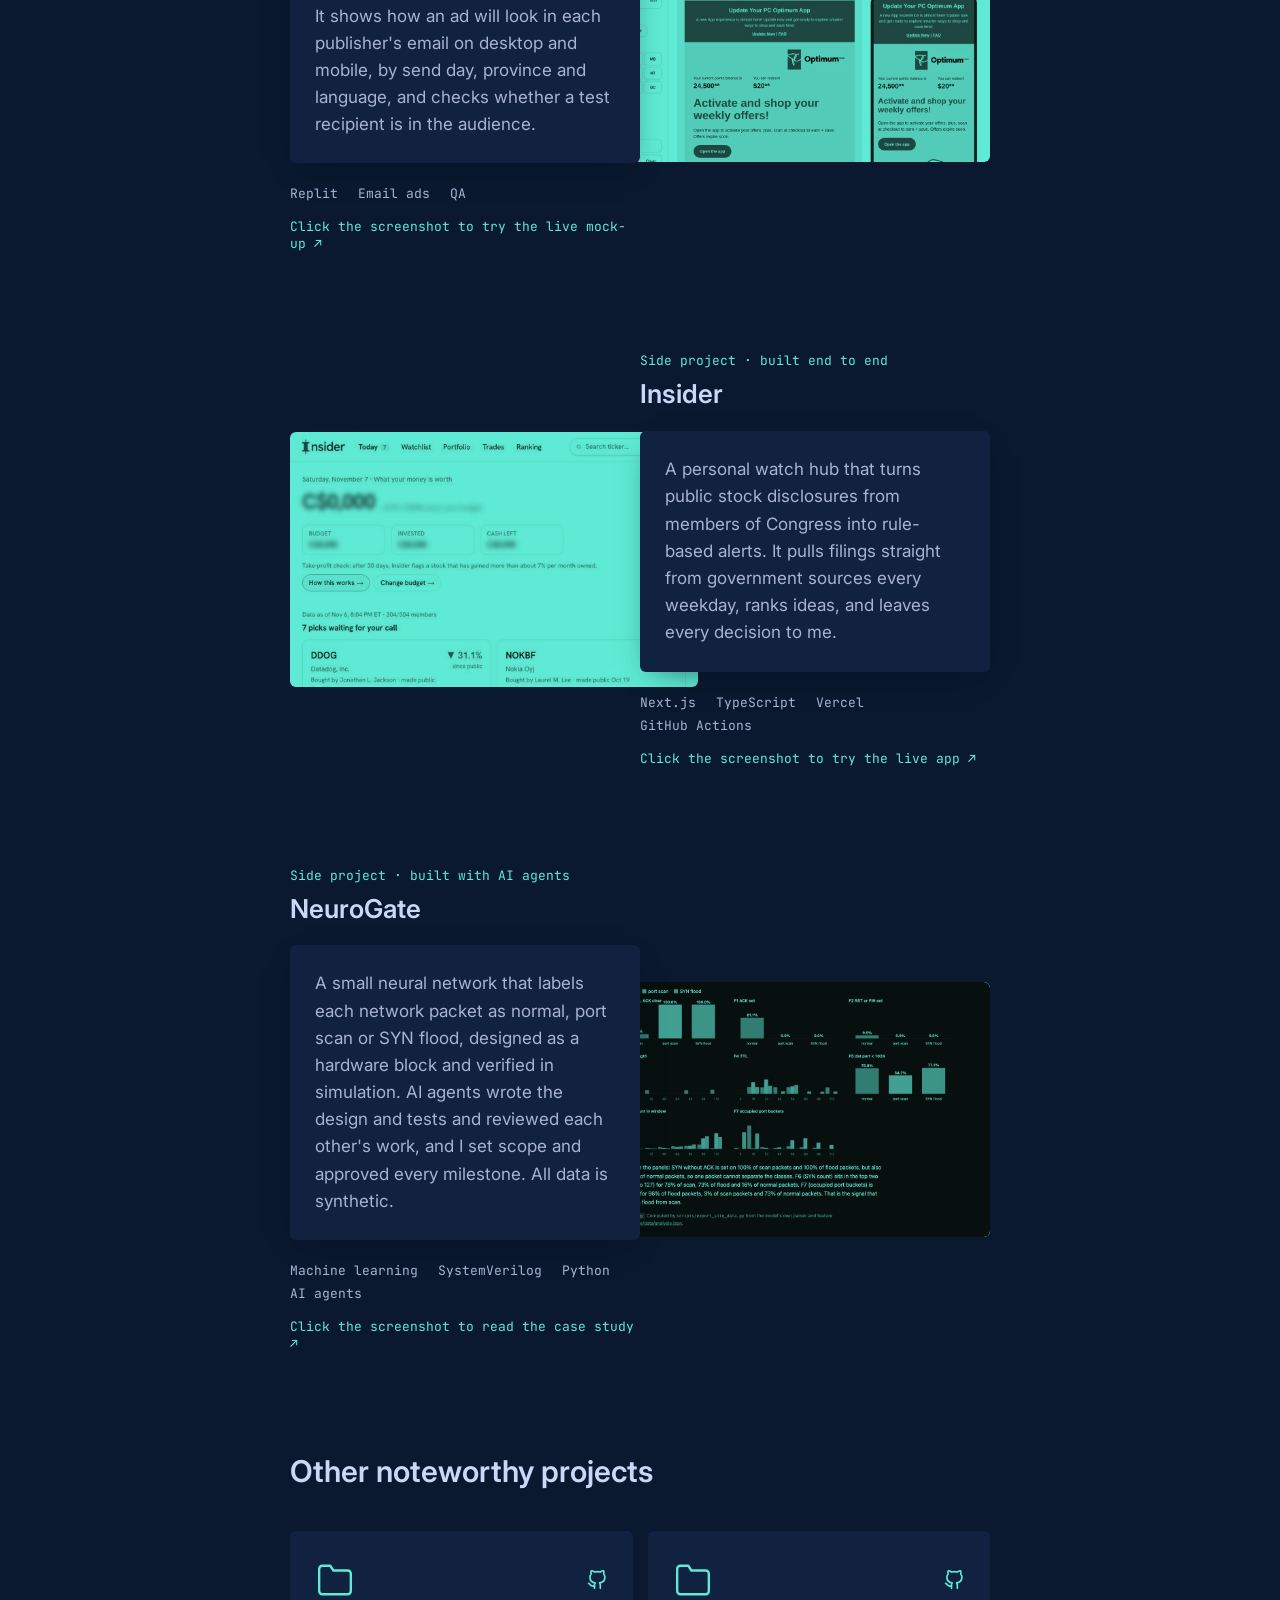
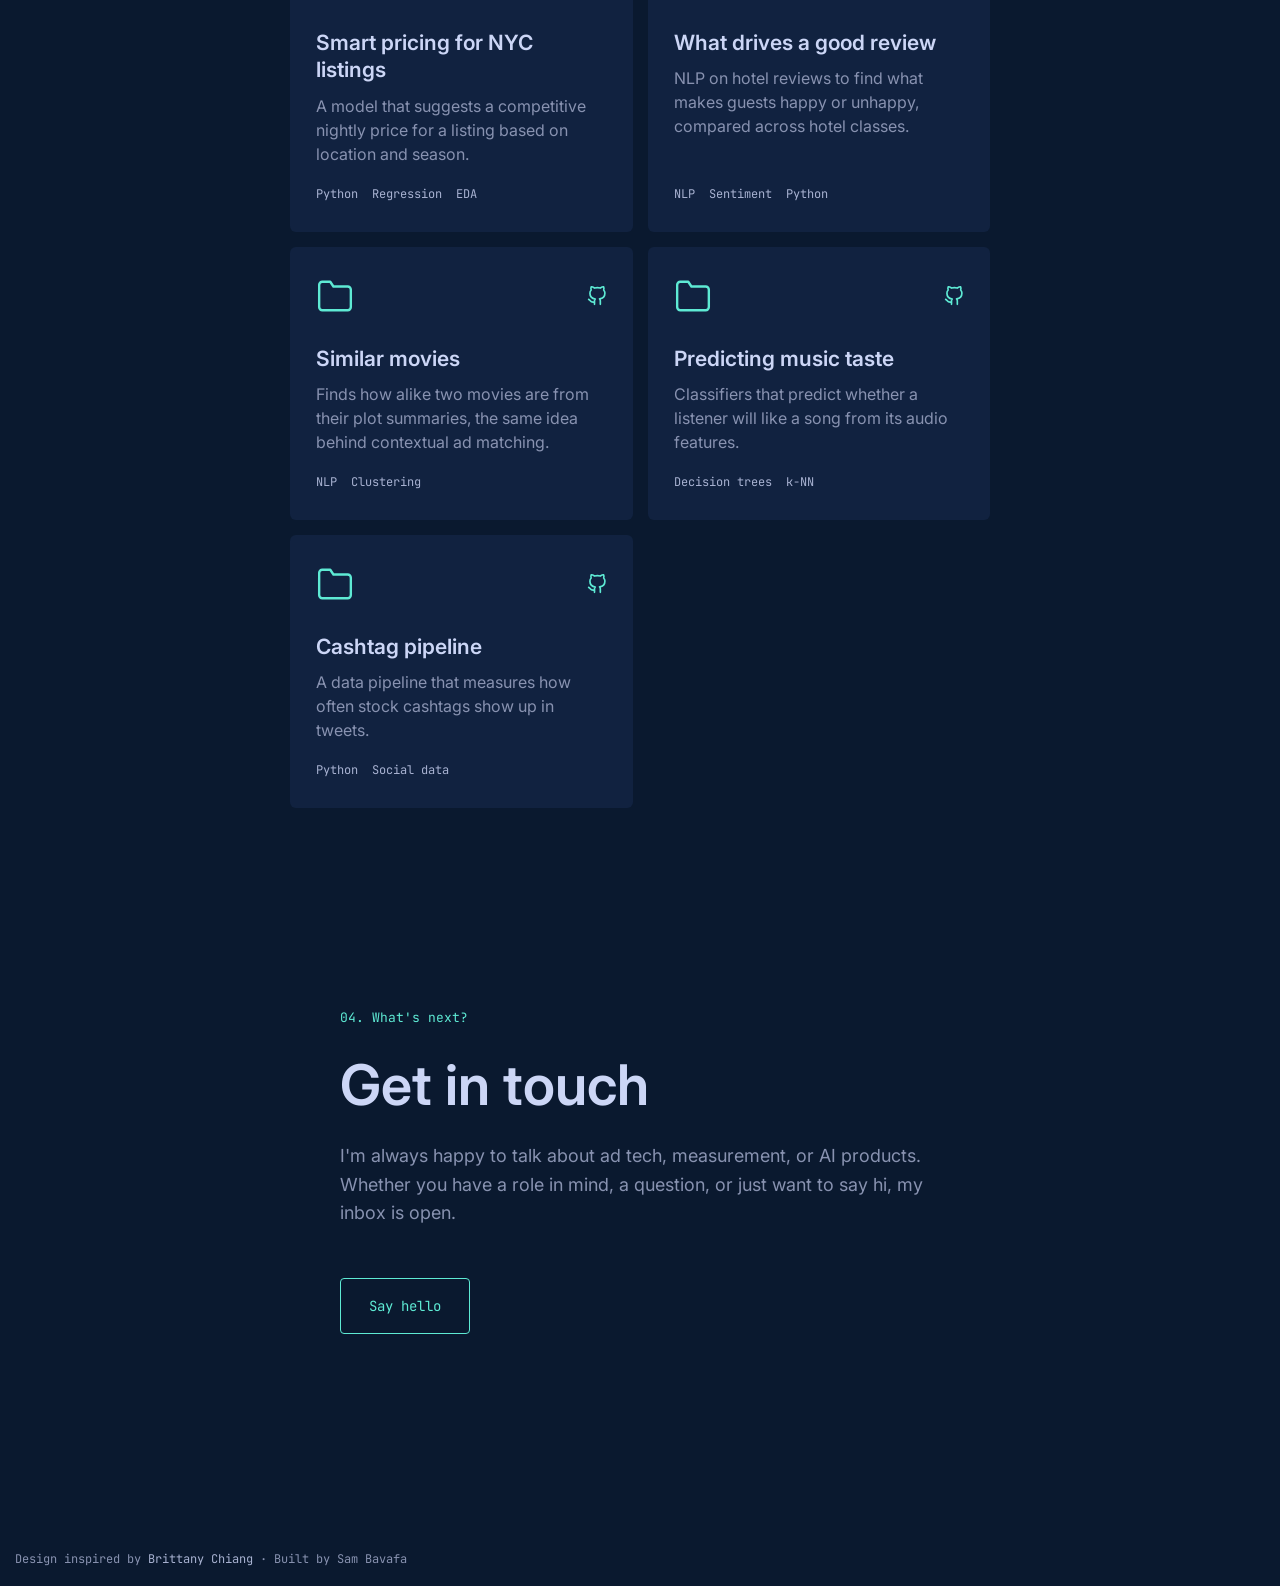
==== commit 9bd9b43d: "Ridelta: move to 2nd, map screenshot, sharper description" ====
--- a/index.html
+++ b/index.html
@@ -159,6 +159,16 @@
     </div>
 
     <div class="project flip">
+      <a class="img" href="https://bavafa.github.io/Ridelta/#/sponsor" aria-label="Open the Ridelta app"><img src="img/ridelta.jpg?v=2" alt="Ridelta Sponsor map ranking Brooklyn neighborhoods within 2.5 miles of a store by extra visits a sponsored ride would bring" loading="lazy"></a>
+      <div class="info">
+        <p class="overline">Side project · marketplace analytics</p>
+        <h3>Ridelta</h3>
+        <div class="desc">Ride and delivery apps pour money into discounts, and much of it goes to people who would have ordered anyway. Ridelta fixes that on real NYC trip data: send offers only to riders an offer actually moves, get nearby stores to pay for the visits they want, and run a test that shows whether the extra rides were real.</div>
+        <ul class="tech"><li>Uplift modeling</li><li>A/B and switchback tests</li><li>React</li><li>TypeScript</li></ul>
+        <p class="live"><a href="https://bavafa.github.io/Ridelta/#/sponsor"><span class="lg">Click the screenshot to try</span><span class="sm">Try</span> the live app ↗</a></p>
+      </div>
+    </div>
+    <div class="project">
       <a class="img" href="https://boxerapp.vercel.app/" aria-label="Open the Boxer app"><img src="img/boxer.jpg" alt="Boxer app showing a film with predicted rating and box office ranges" loading="lazy"></a>
       <div class="info">
         <p class="overline">Side project · in design</p>
@@ -169,7 +179,7 @@
       </div>
     </div>
 
-    <div class="project">
+    <div class="project flip">
       <a class="img" href="email-ads-qa/" aria-label="Open the Email ads QA tool mock-up"><img src="img/email-ads-qa.jpg" alt="Email ads QA tool showing a PC Optimum email preview on desktop and mobile" loading="lazy"></a>
       <div class="info">
         <p class="overline">Internal tool · built at Loblaw Advance</p>
@@ -180,7 +190,7 @@
       </div>
     </div>
 
-    <div class="project flip">
+    <div class="project">
       <a class="img" href="https://insider-1shot.vercel.app/" aria-label="Open the Insider app"><img src="img/insider.jpg" alt="Insider app home page showing picks based on recent Congress stock disclosures" loading="lazy"></a>
       <div class="info">
         <p class="overline">Side project · built end to end</p>
@@ -191,7 +201,7 @@
       </div>
     </div>
 
-    <div class="project">
+    <div class="project flip">
       <a class="img" href="https://neurogate-ai.vercel.app/" aria-label="Open the NeuroGate case study"><img src="img/neurogate.jpg" alt="NeuroGate case study charts showing how each traffic class differs across eight packet features" loading="lazy"></a>
       <div class="info">
         <p class="overline">Side project · built with AI agents</p>
@@ -202,16 +212,6 @@
       </div>
     </div>
 
-    <div class="project flip">
-      <a class="img" href="https://bavafa.github.io/Ridelta/" aria-label="Open the Ridelta app"><img src="img/ridelta.jpg" alt="Ridelta home page headed More rides from every incentive dollar" loading="lazy"></a>
-      <div class="info">
-        <p class="overline">Side project · marketplace analytics</p>
-        <h3>Ridelta</h3>
-        <div class="desc">Shows how a ride marketplace can get more rides from every incentive dollar: aim offers at riders the offer actually moves, let stores sponsor visits they want, and prove the result with a test that does not mislead. Built on public data, with every number labeled Real, Estimated or Simulated.</div>
-        <ul class="tech"><li>Uplift modeling</li><li>A/B and switchback tests</li><li>React</li><li>TypeScript</li></ul>
-        <p class="live"><a href="https://bavafa.github.io/Ridelta/"><span class="lg">Click the screenshot to try</span><span class="sm">Try</span> the live app ↗</a></p>
-      </div>
-    </div>
 
     <h3 class="other-title">Other noteworthy projects</h3>
     <ul class="grid">
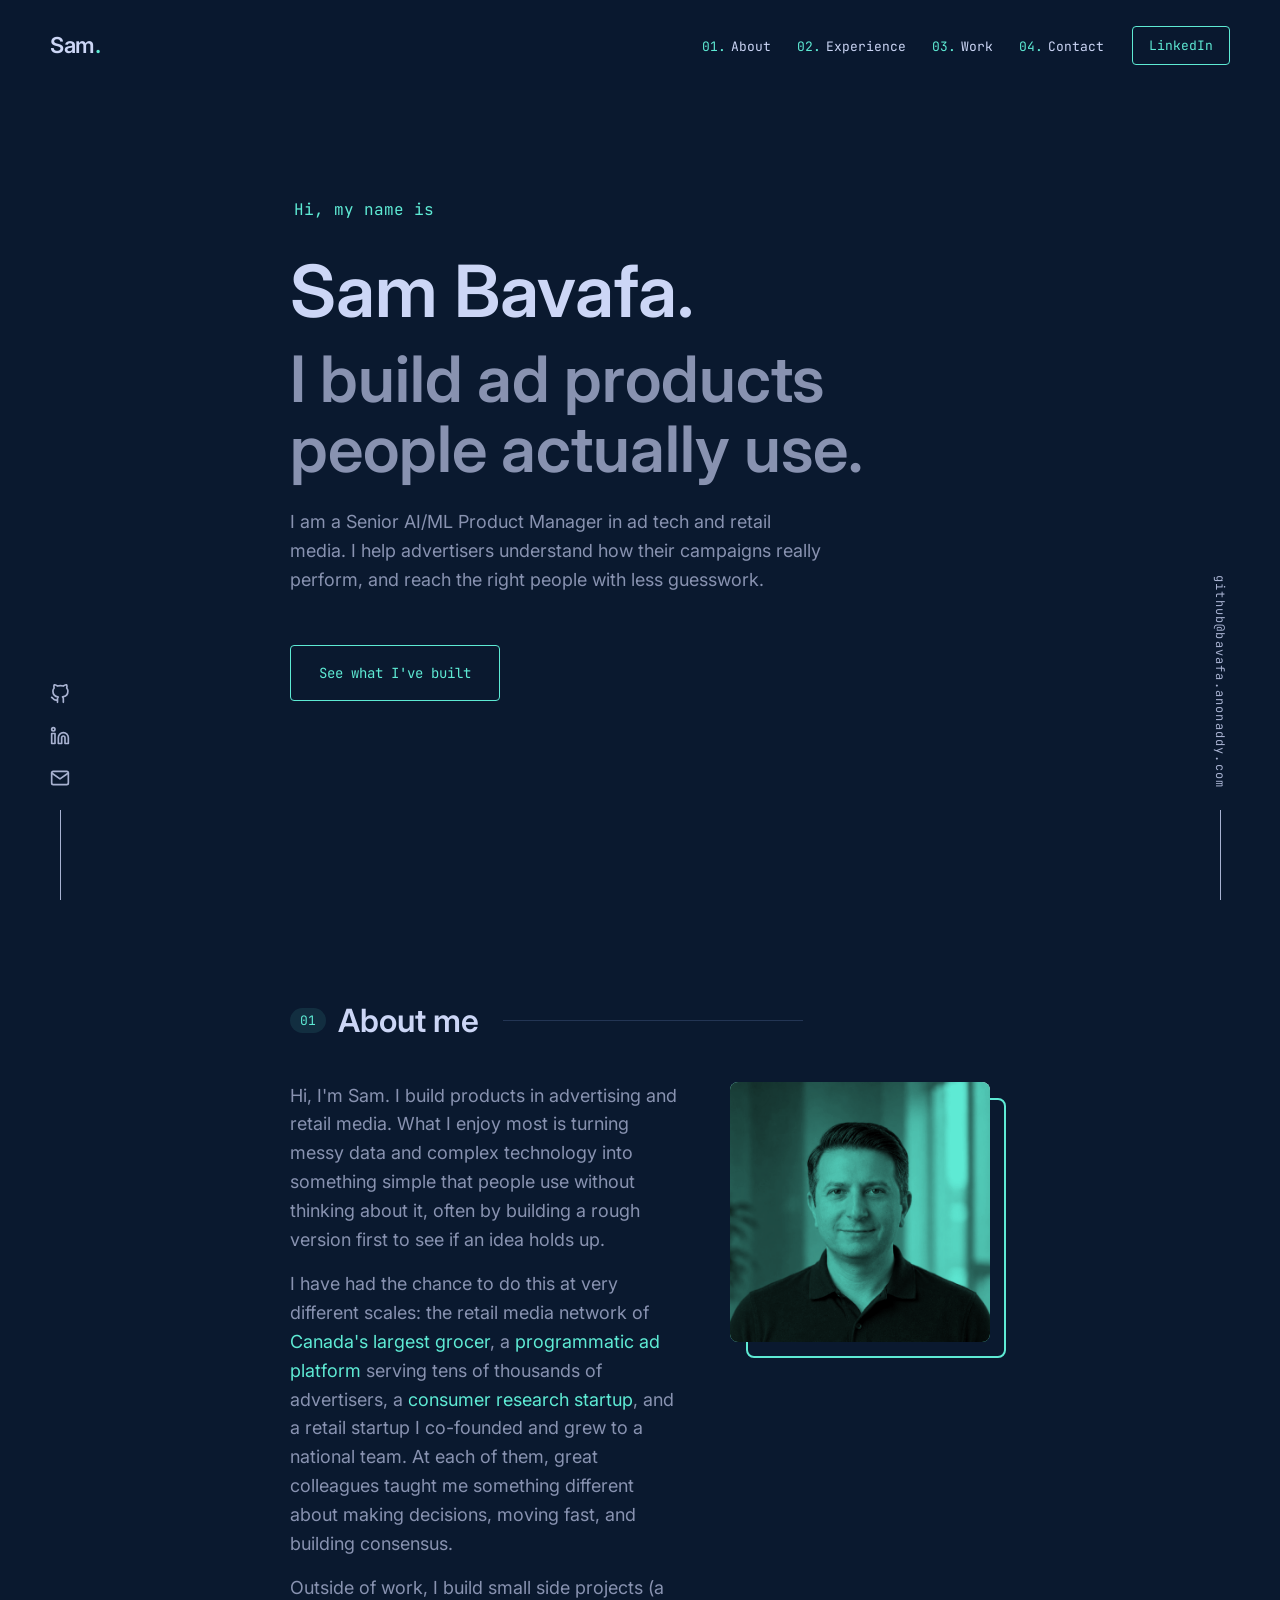
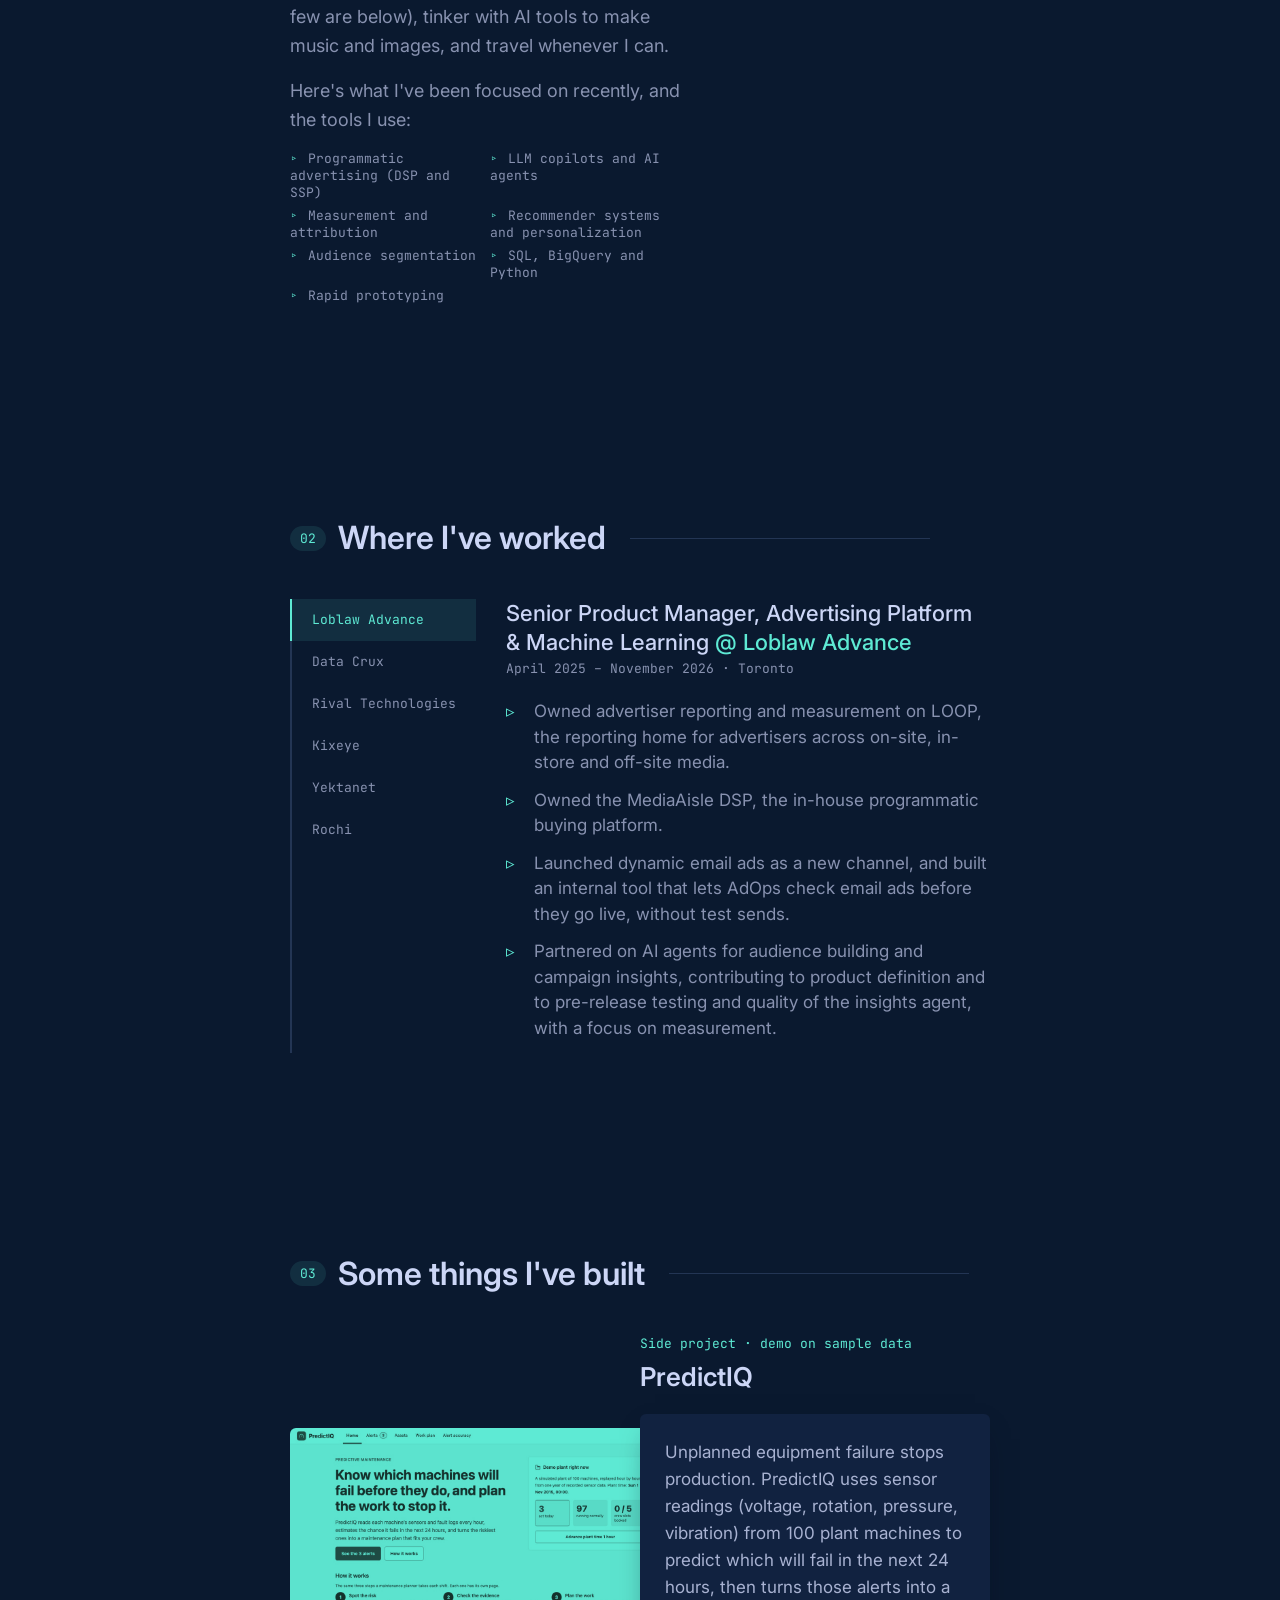
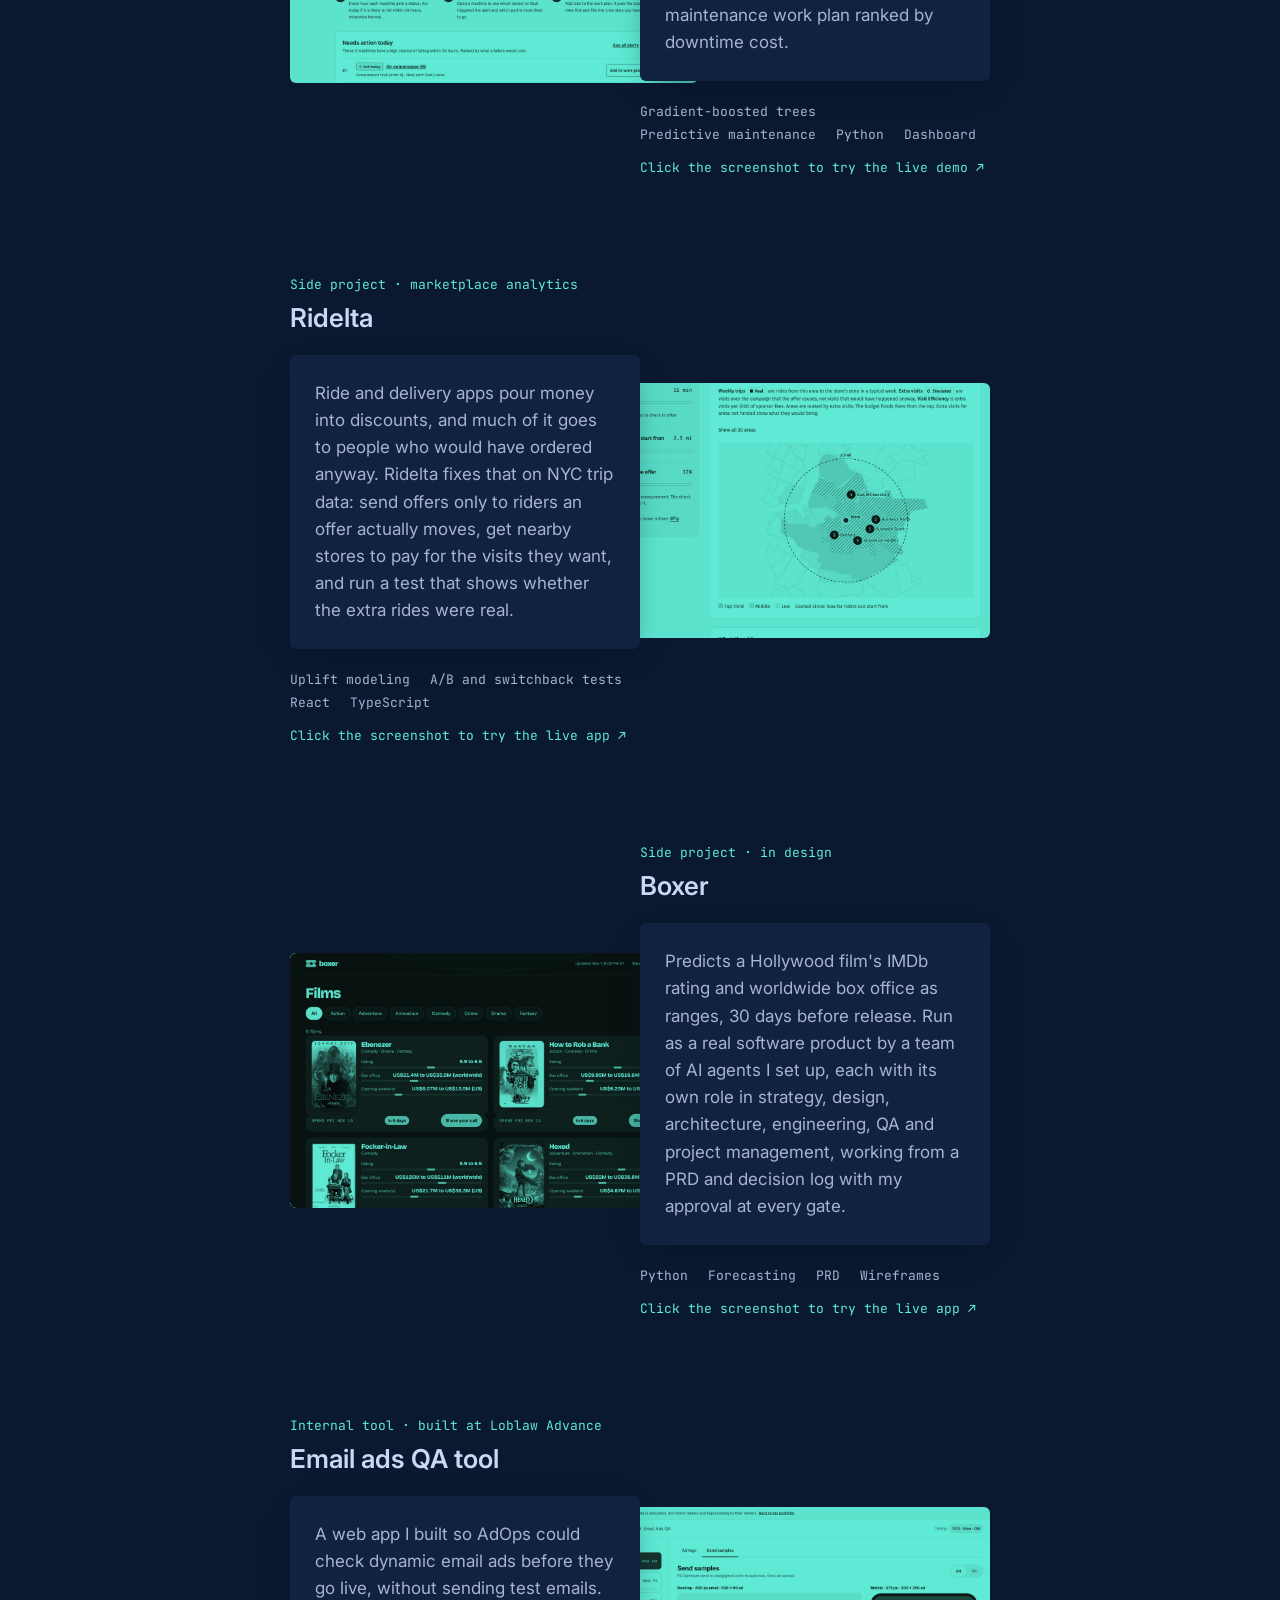
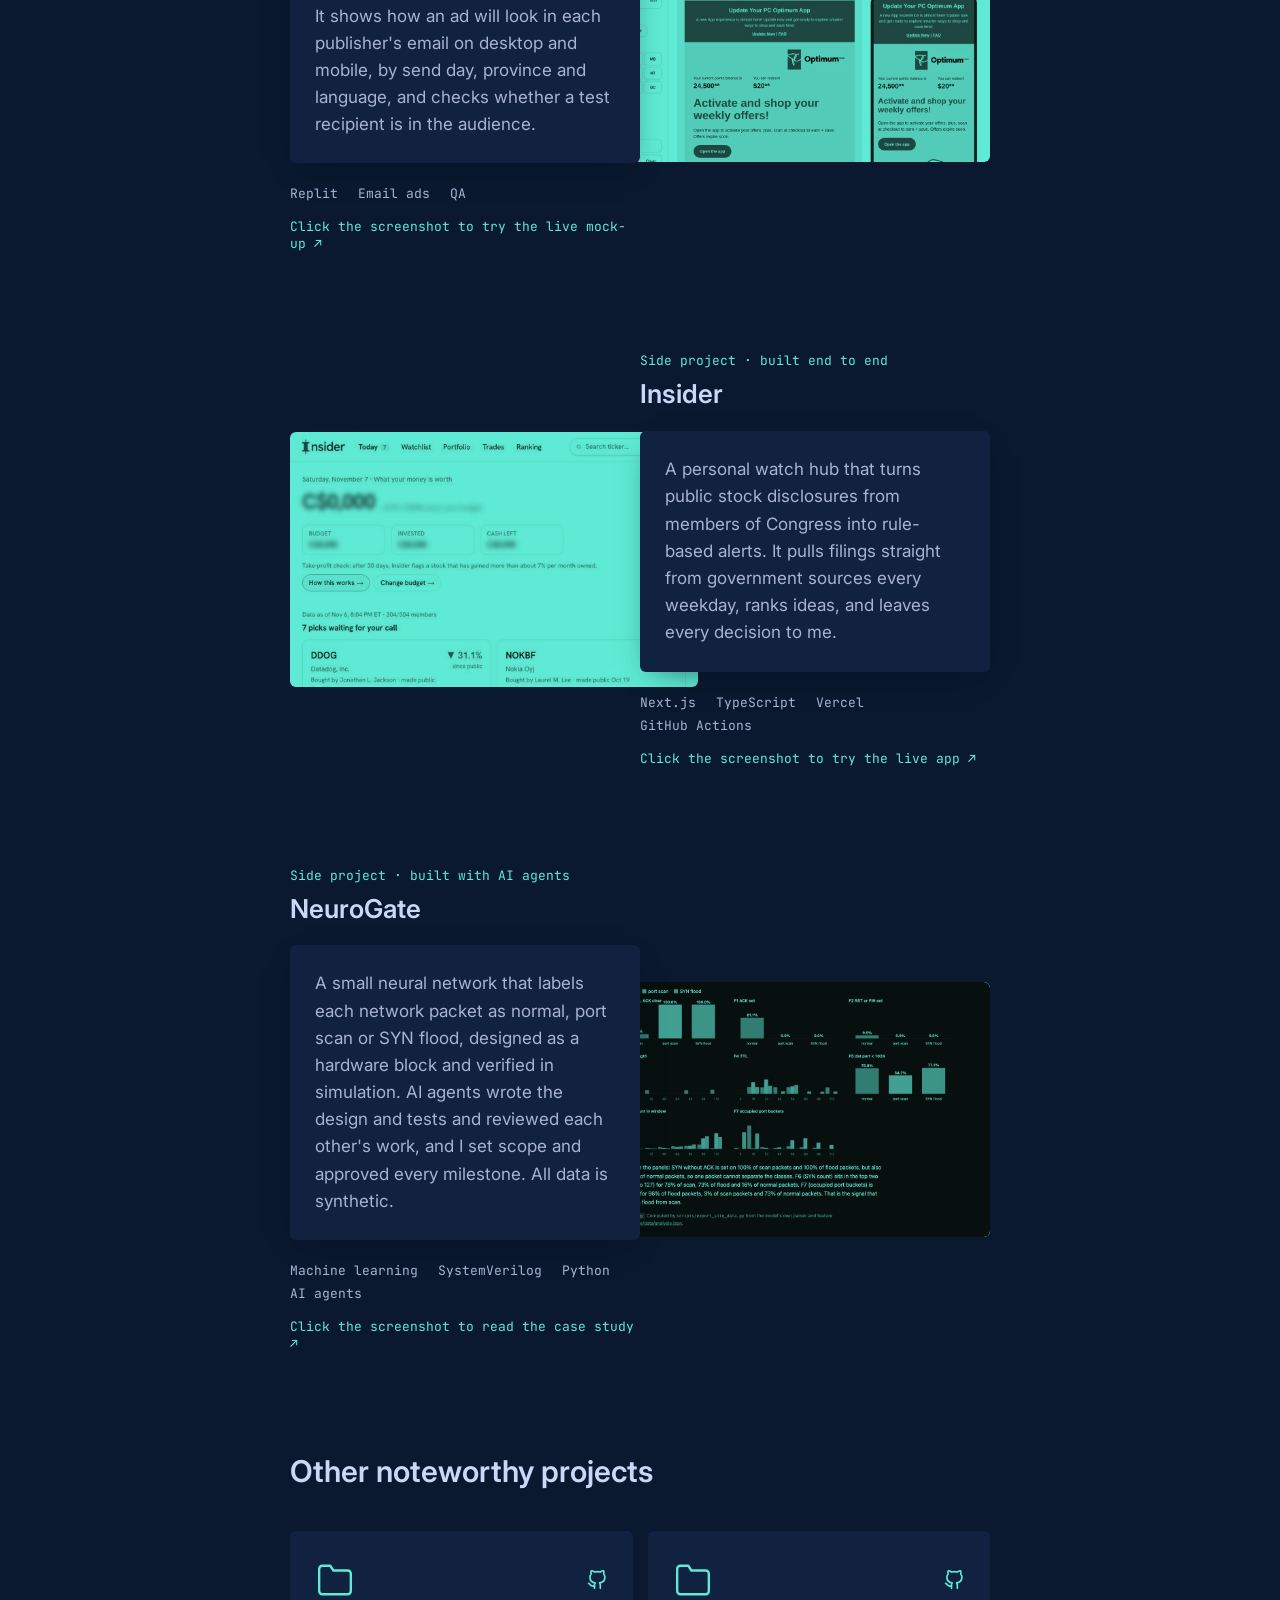
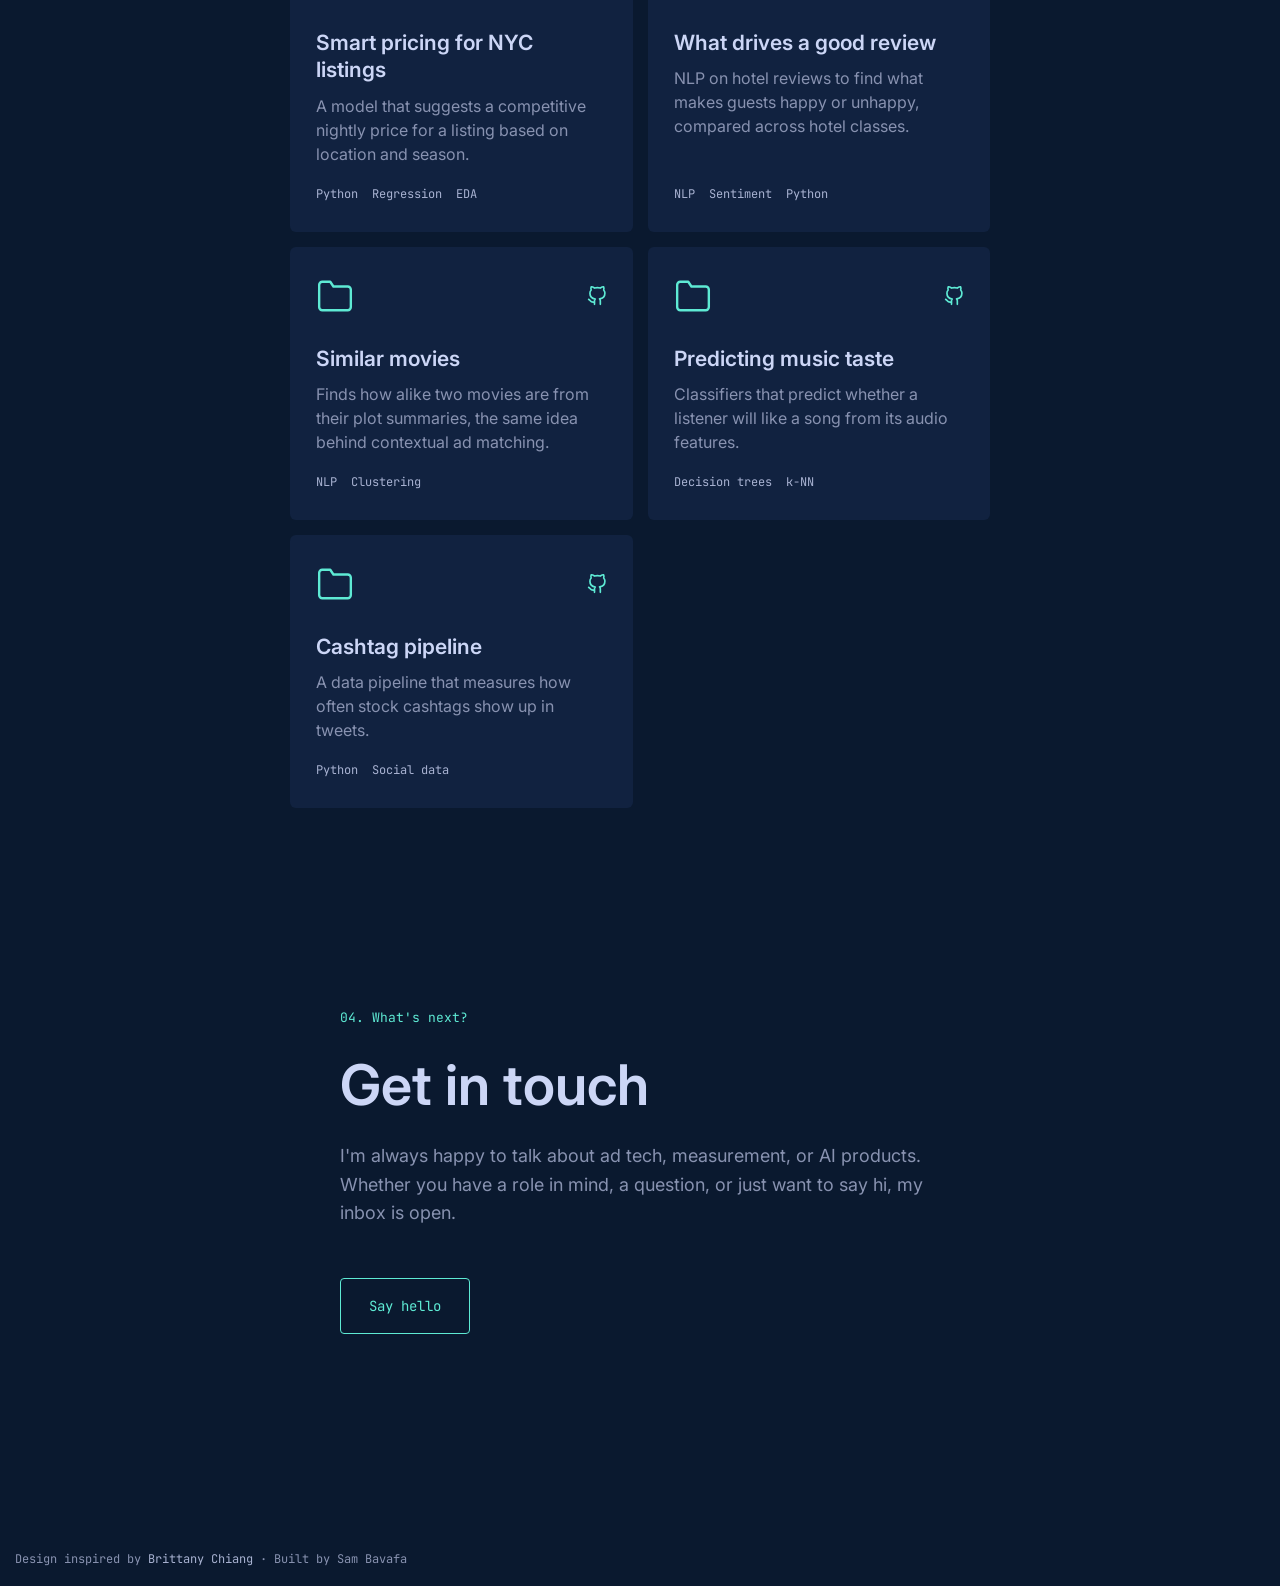
==== commit 3132d39c: "Ridelta: wider screenshot, link to homepage, copy tweak" ====
--- a/index.html
+++ b/index.html
@@ -159,13 +159,13 @@
     </div>
 
     <div class="project flip">
-      <a class="img" href="https://bavafa.github.io/Ridelta/#/sponsor" aria-label="Open the Ridelta app"><img src="img/ridelta.jpg?v=2" alt="Ridelta Sponsor map ranking Brooklyn neighborhoods within 2.5 miles of a store by extra visits a sponsored ride would bring" loading="lazy"></a>
+      <a class="img" href="https://bavafa.github.io/Ridelta/" aria-label="Open the Ridelta app"><img src="img/ridelta.jpg?v=3" alt="Ridelta Sponsor page with sponsor levers and a map ranking Brooklyn neighborhoods within 2.5 miles of a store by extra visits a sponsored ride would bring" loading="lazy"></a>
       <div class="info">
         <p class="overline">Side project · marketplace analytics</p>
         <h3>Ridelta</h3>
-        <div class="desc">Ride and delivery apps pour money into discounts, and much of it goes to people who would have ordered anyway. Ridelta fixes that on real NYC trip data: send offers only to riders an offer actually moves, get nearby stores to pay for the visits they want, and run a test that shows whether the extra rides were real.</div>
+        <div class="desc">Ride and delivery apps pour money into discounts, and much of it goes to people who would have ordered anyway. Ridelta fixes that on NYC trip data: send offers only to riders an offer actually moves, get nearby stores to pay for the visits they want, and run a test that shows whether the extra rides were real.</div>
         <ul class="tech"><li>Uplift modeling</li><li>A/B and switchback tests</li><li>React</li><li>TypeScript</li></ul>
-        <p class="live"><a href="https://bavafa.github.io/Ridelta/#/sponsor"><span class="lg">Click the screenshot to try</span><span class="sm">Try</span> the live app ↗</a></p>
+        <p class="live"><a href="https://bavafa.github.io/Ridelta/"><span class="lg">Click the screenshot to try</span><span class="sm">Try</span> the live app ↗</a></p>
       </div>
     </div>
     <div class="project">
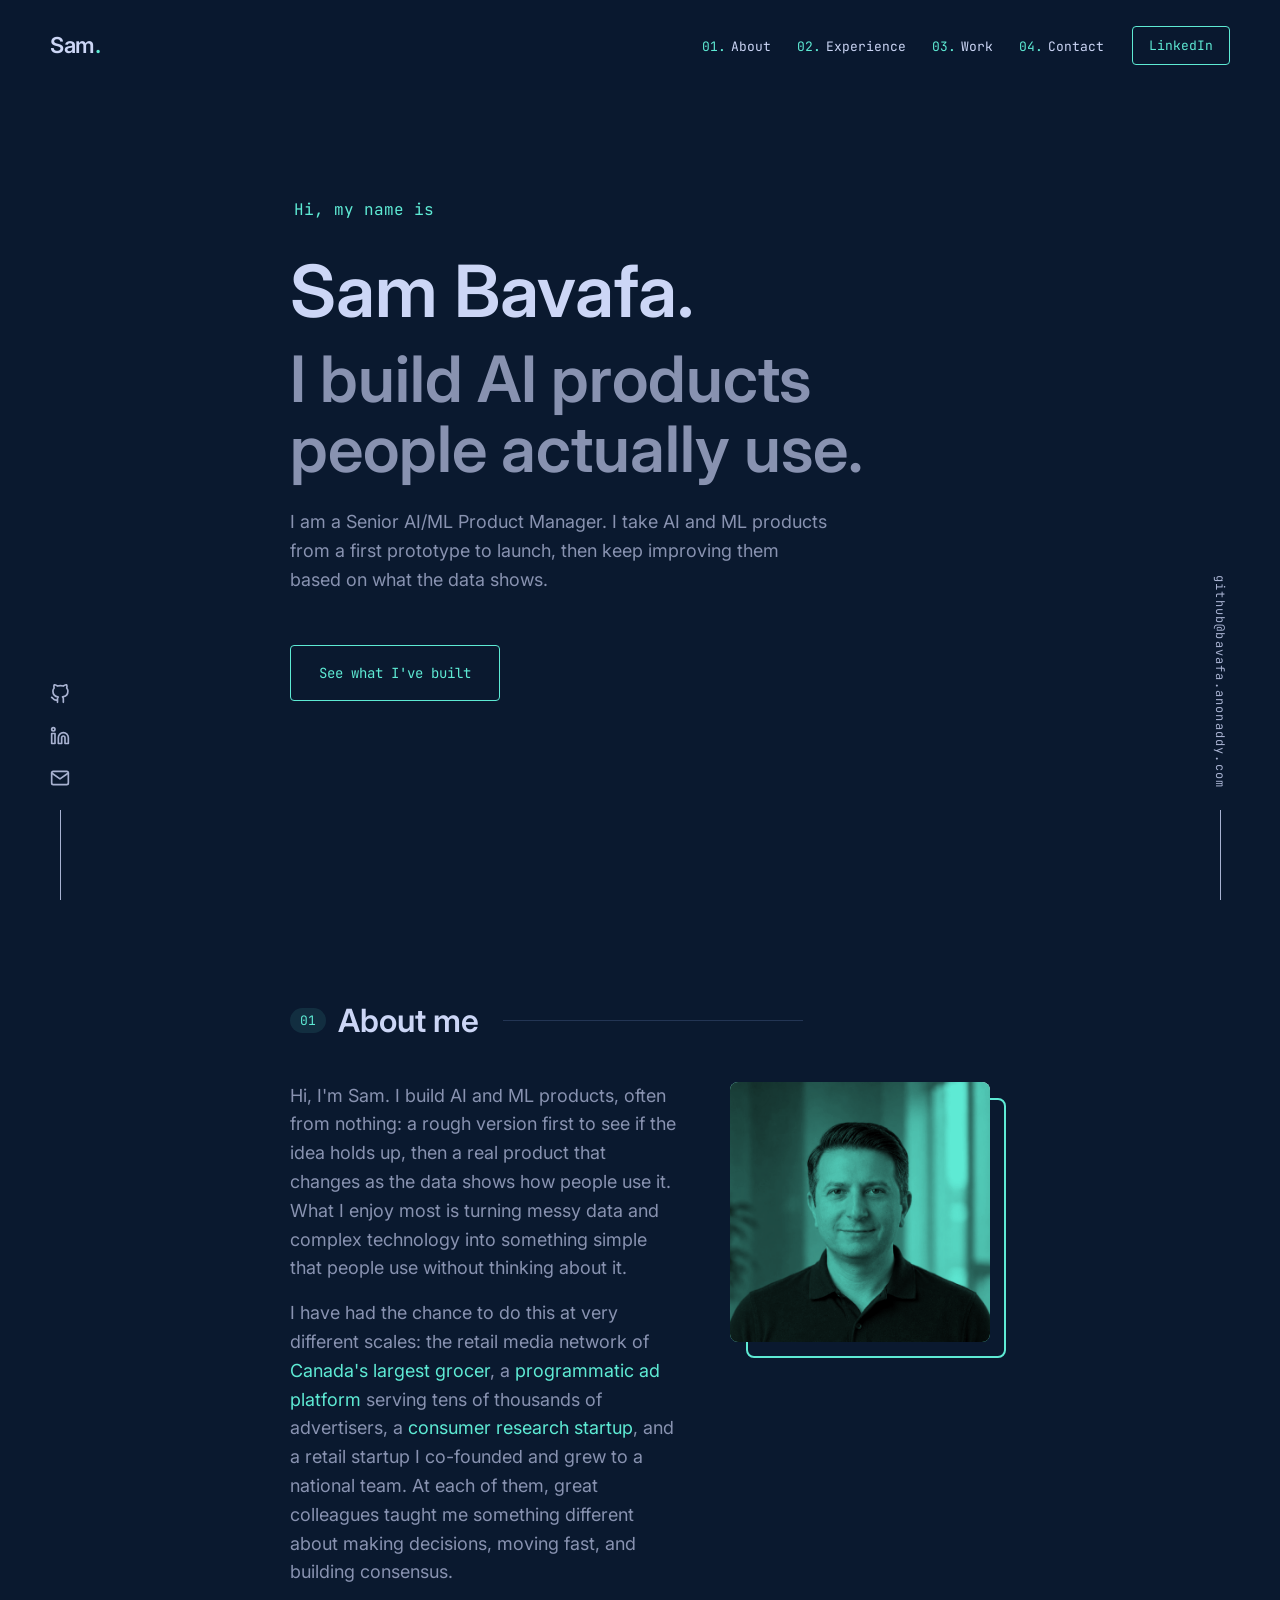
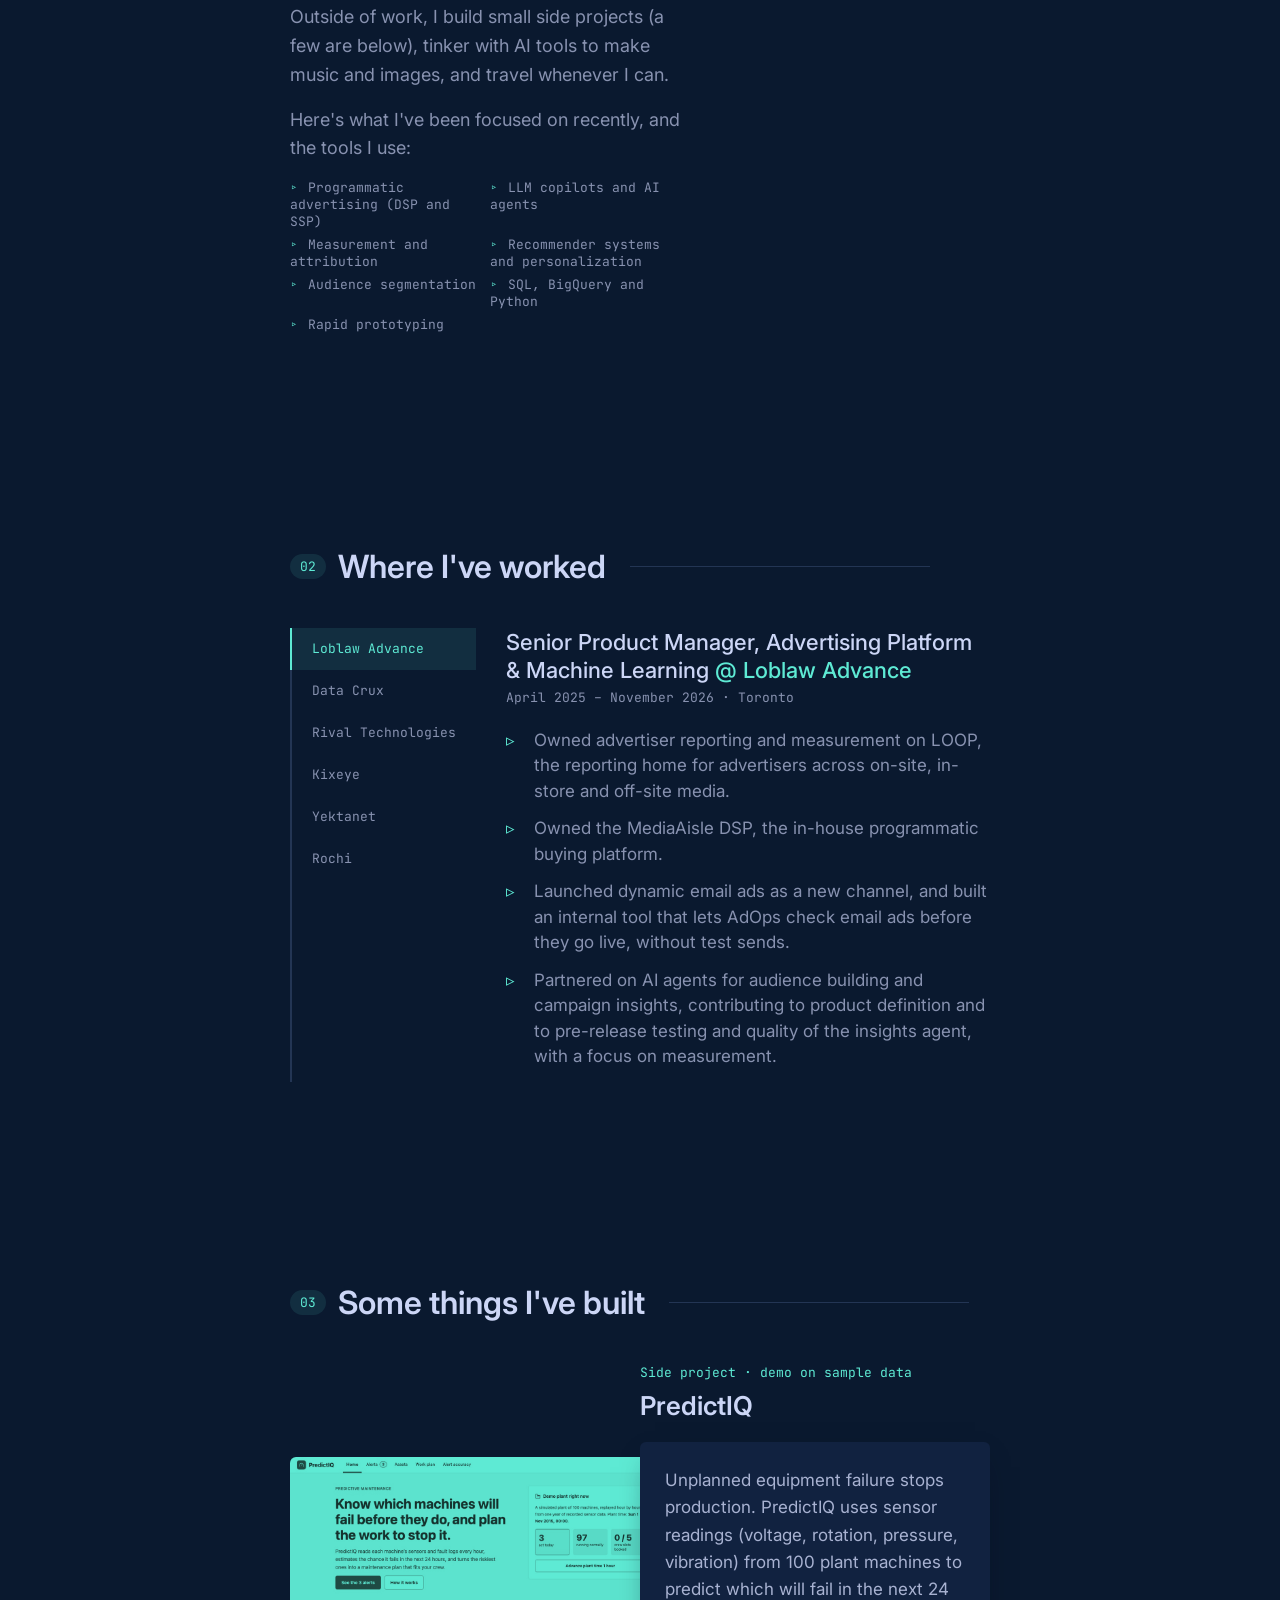
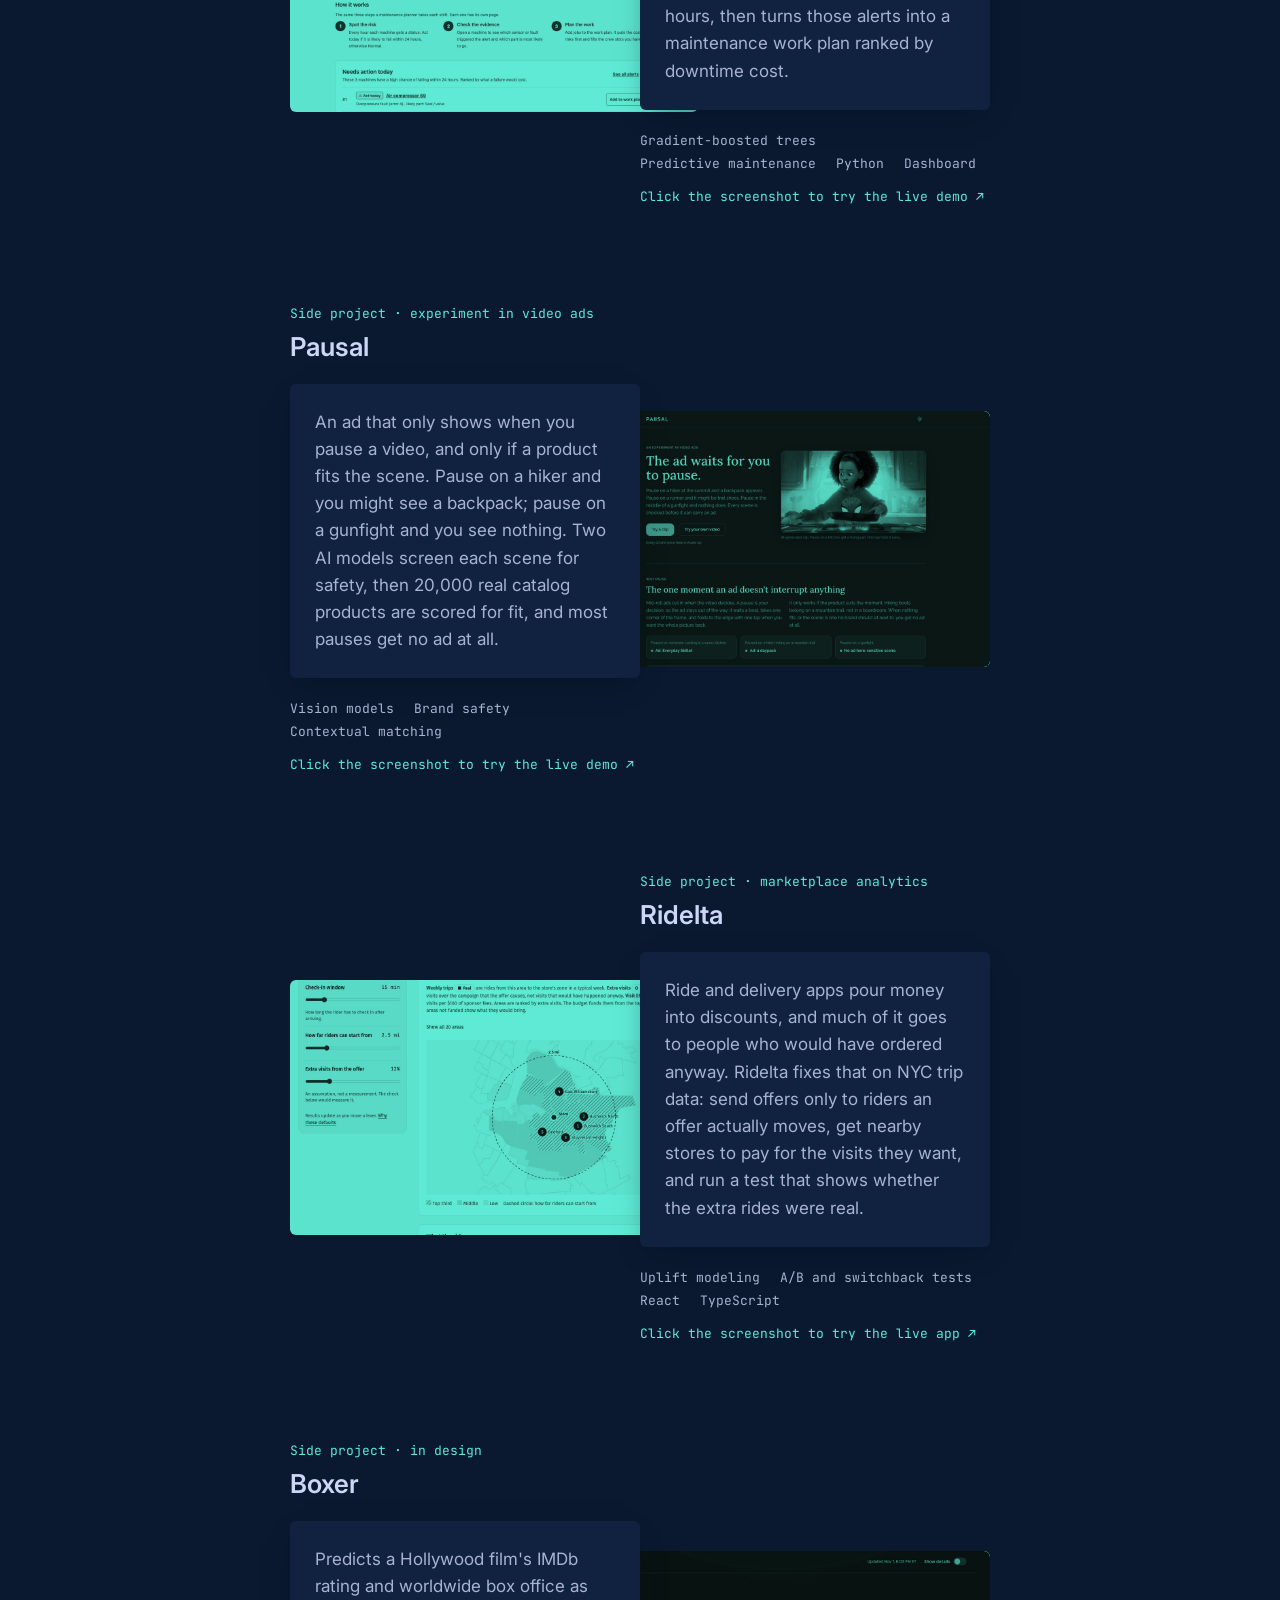
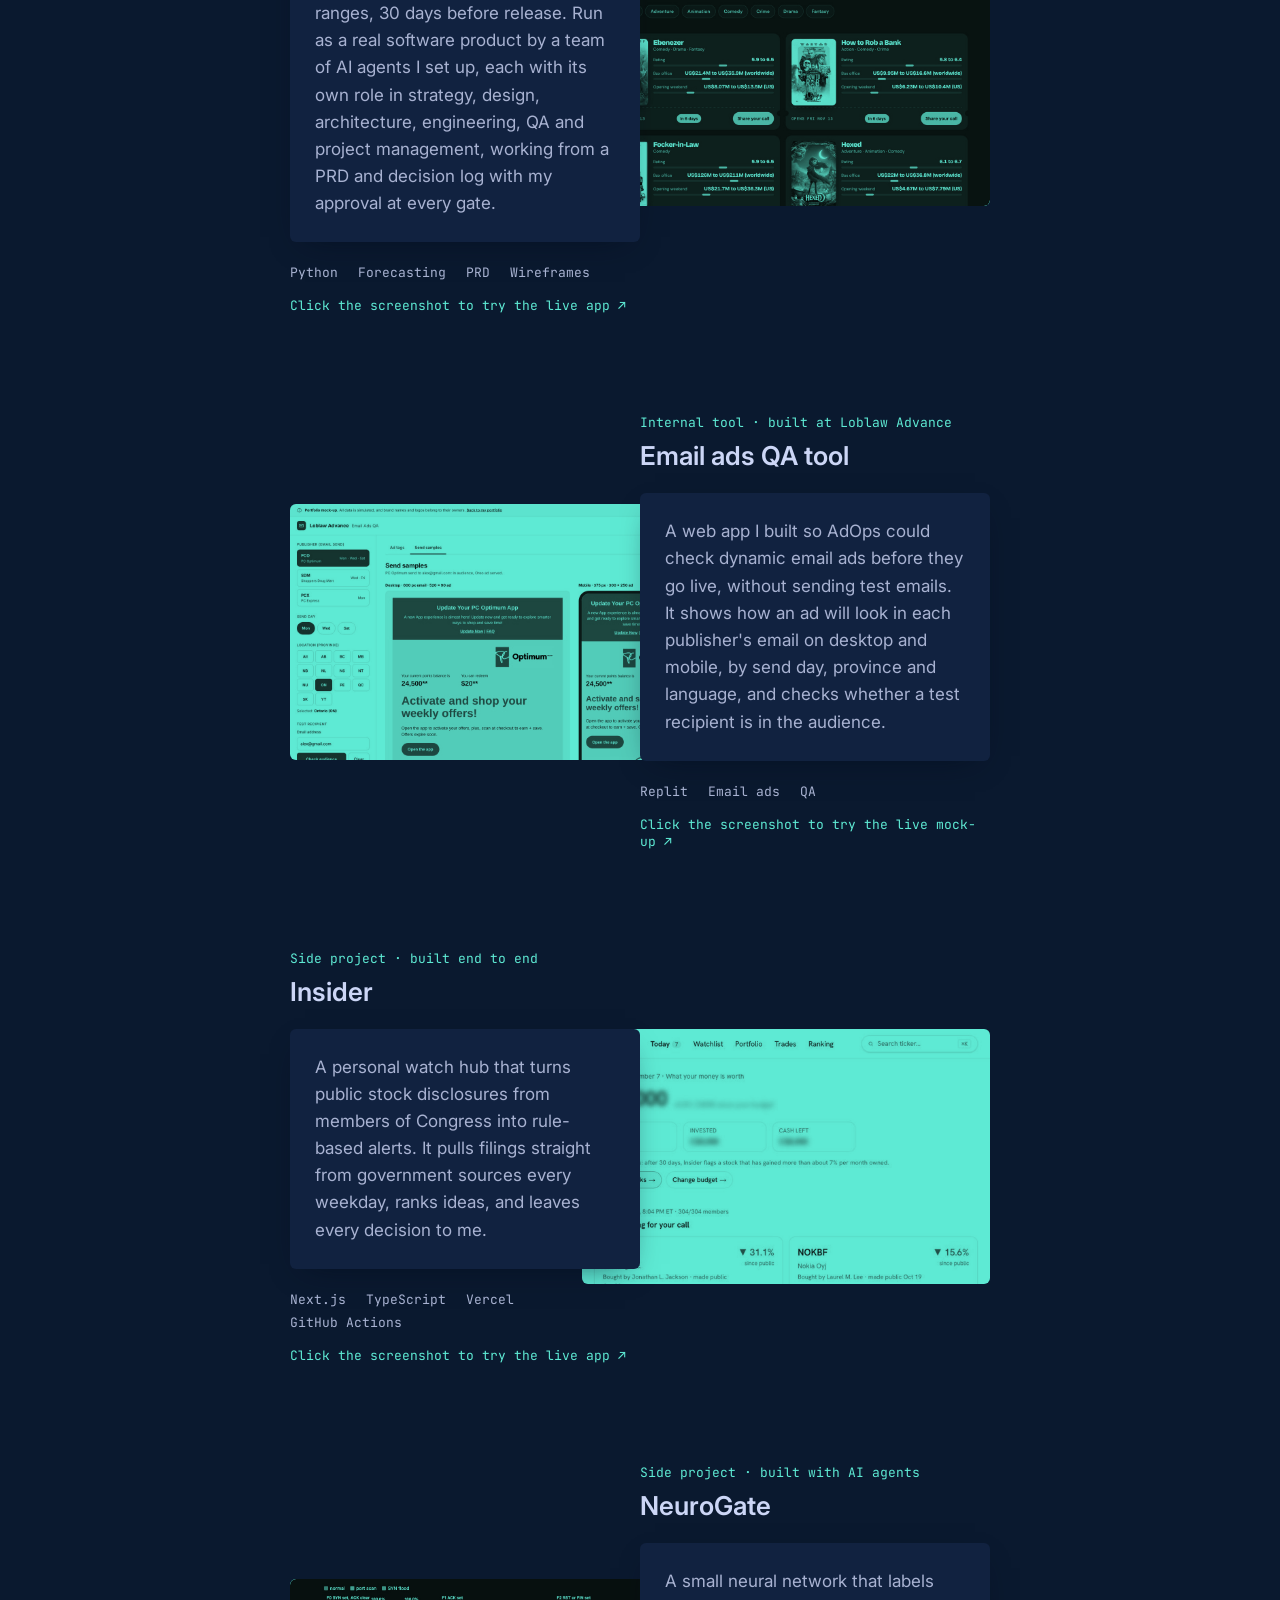
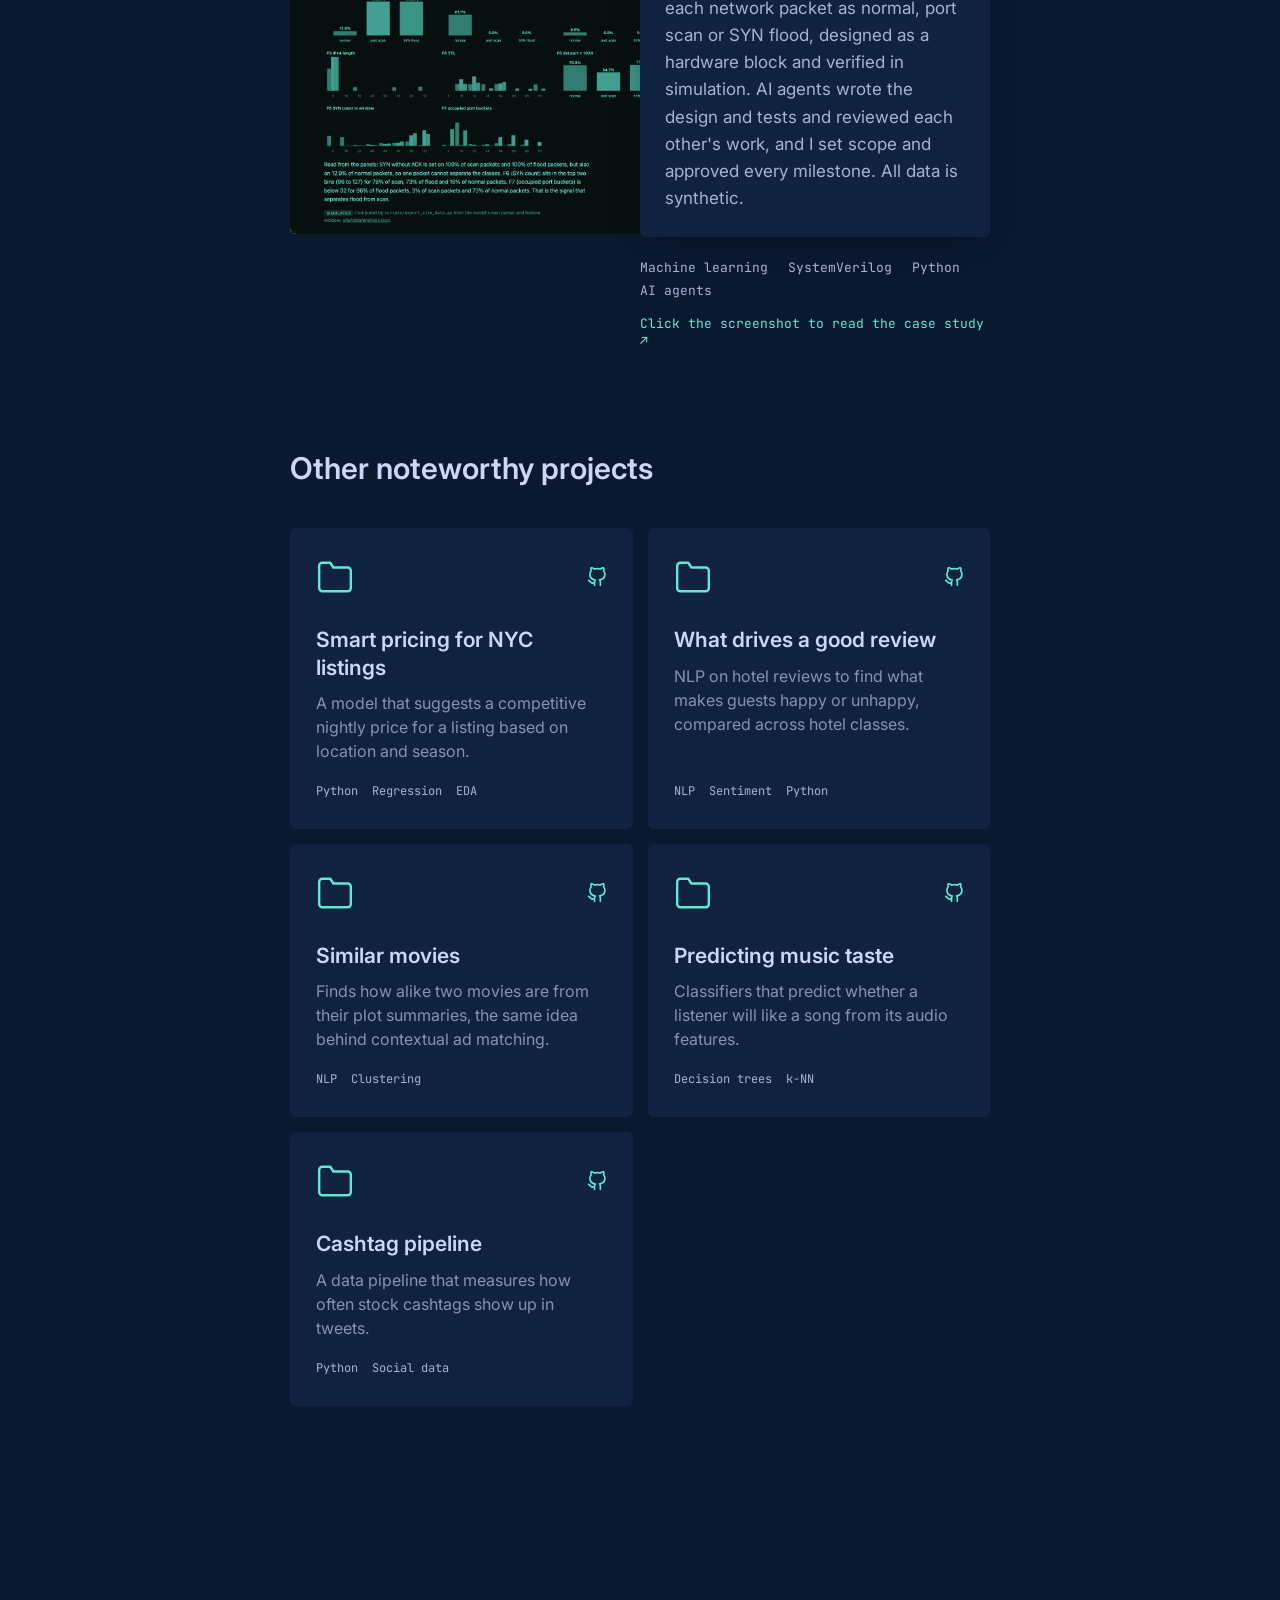
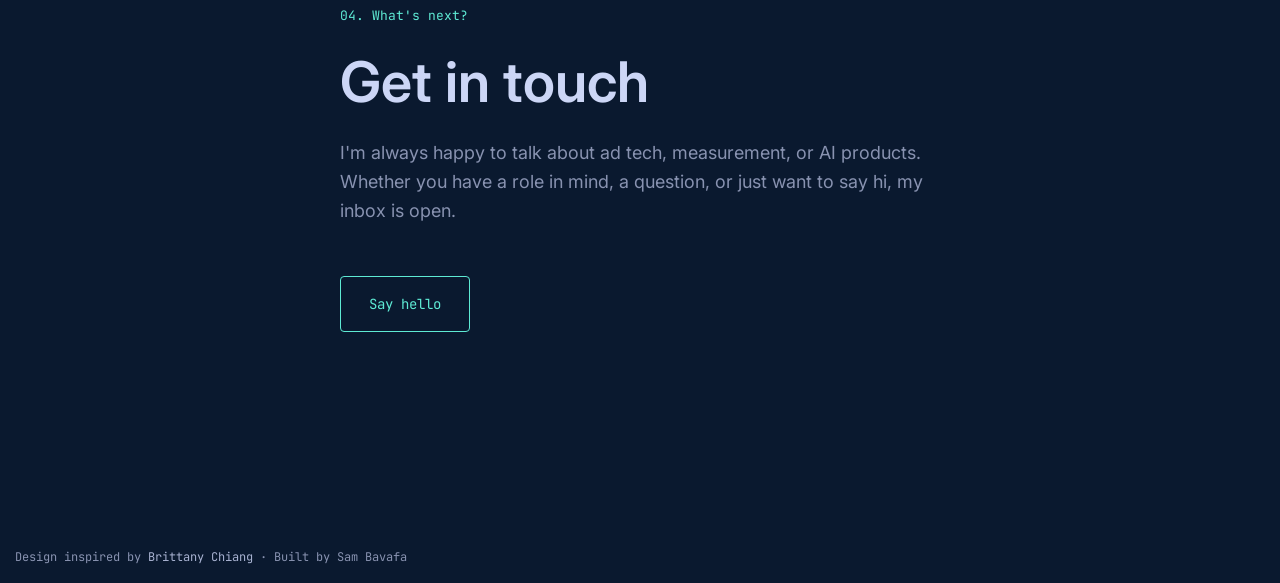
==== commit faba62da: "Add Pausal project; broaden intro to AI/ML product work" ====
--- a/index.html
+++ b/index.html
@@ -4,9 +4,9 @@
 <meta charset="utf-8">
 <meta name="viewport" content="width=device-width, initial-scale=1">
 <title>Sam Bavafa | Senior AI/ML Product Manager</title>
-<meta name="description" content="Senior AI/ML Product Manager building data and AI products for ad tech and retail media.">
+<meta name="description" content="Senior AI/ML Product Manager who builds AI products from zero and improves them with data.">
 <meta property="og:title" content="Sam Bavafa | Senior AI/ML Product Manager">
-<meta property="og:description" content="Senior AI/ML Product Manager building data and AI products for ad tech and retail media.">
+<meta property="og:description" content="Senior AI/ML Product Manager who builds AI products from zero and improves them with data.">
 <link rel="preconnect" href="https://fonts.googleapis.com">
 <link rel="preconnect" href="https://fonts.gstatic.com" crossorigin>
 <link href="https://fonts.googleapis.com/css2?family=Inter:wght@400;500;600&family=JetBrains+Mono:wght@400;500&display=swap" rel="stylesheet">
@@ -47,8 +47,8 @@
   <section id="hero">
     <p class="hi">Hi, my name is</p>
     <h1>Sam Bavafa.</h1>
-    <h2>I build ad products people actually use.</h2>
-    <p>I am a Senior AI/ML Product Manager in ad tech and retail media. I help advertisers understand how their campaigns really perform, and reach the right people with less guesswork.</p>
+    <h2>I build AI products people actually use.</h2>
+    <p>I am a Senior AI/ML Product Manager. I take AI and ML products from a first prototype to launch, then keep improving them based on what the data shows.</p>
     <div><a class="btn" href="#work">See what I've built</a></div>
   </section>
 
@@ -56,7 +56,7 @@
     <h2 class="heading"><span class="num">01</span>About me</h2>
     <div class="about">
       <div>
-        <p>Hi, I'm Sam. I build products in advertising and retail media. What I enjoy most is turning messy data and complex technology into something simple that people use without thinking about it, often by building a rough version first to see if an idea holds up.</p>
+        <p>Hi, I'm Sam. I build AI and ML products, often from nothing: a rough version first to see if the idea holds up, then a real product that changes as the data shows how people use it. What I enjoy most is turning messy data and complex technology into something simple that people use without thinking about it.</p>
         <p>I have had the chance to do this at very different scales: the retail media network of <a href="https://www.loblawadvance.ca">Canada's largest grocer</a>, a <a href="https://www.yektanet.com">programmatic ad platform</a> serving tens of thousands of advertisers, a <a href="https://www.rivaltech.com">consumer research startup</a>, and a retail startup I co-founded and grew to a national team. At each of them, great colleagues taught me something different about making decisions, moving fast, and building consensus.</p>
         <p>Outside of work, I build small side projects (a few are below), tinker with AI tools to make music and images, and travel whenever I can.</p>
         <p>Here's what I've been focused on recently, and the tools I use:</p>
@@ -159,6 +159,17 @@
     </div>
 
     <div class="project flip">
+      <a class="img" href="https://bavafa.github.io/pausal/" aria-label="Open the Pausal demo"><img src="img/pausal.jpg" alt="Pausal home page: the ad waits for you to pause, beside a paused kitchen scene" loading="lazy"></a>
+      <div class="info">
+        <p class="overline">Side project · experiment in video ads</p>
+        <h3>Pausal</h3>
+        <div class="desc">An ad that only shows when you pause a video, and only if a product fits the scene. Pause on a hiker and you might see a backpack; pause on a gunfight and you see nothing. Two AI models screen each scene for safety, then 20,000 real catalog products are scored for fit, and most pauses get no ad at all.</div>
+        <ul class="tech"><li>Vision models</li><li>Brand safety</li><li>Contextual matching</li></ul>
+        <p class="live"><a href="https://bavafa.github.io/pausal/"><span class="lg">Click the screenshot to try</span><span class="sm">Try</span> the live demo ↗</a></p>
+      </div>
+    </div>
+
+    <div class="project">
       <a class="img" href="https://bavafa.github.io/Ridelta/" aria-label="Open the Ridelta app"><img src="img/ridelta.jpg?v=3" alt="Ridelta Sponsor page with sponsor levers and a map ranking Brooklyn neighborhoods within 2.5 miles of a store by extra visits a sponsored ride would bring" loading="lazy"></a>
       <div class="info">
         <p class="overline">Side project · marketplace analytics</p>
@@ -168,7 +179,7 @@
         <p class="live"><a href="https://bavafa.github.io/Ridelta/"><span class="lg">Click the screenshot to try</span><span class="sm">Try</span> the live app ↗</a></p>
       </div>
     </div>
-    <div class="project">
+    <div class="project flip">
       <a class="img" href="https://boxerapp.vercel.app/" aria-label="Open the Boxer app"><img src="img/boxer.jpg" alt="Boxer app showing a film with predicted rating and box office ranges" loading="lazy"></a>
       <div class="info">
         <p class="overline">Side project · in design</p>
@@ -179,7 +190,7 @@
       </div>
     </div>
 
-    <div class="project flip">
+    <div class="project">
       <a class="img" href="email-ads-qa/" aria-label="Open the Email ads QA tool mock-up"><img src="img/email-ads-qa.jpg" alt="Email ads QA tool showing a PC Optimum email preview on desktop and mobile" loading="lazy"></a>
       <div class="info">
         <p class="overline">Internal tool · built at Loblaw Advance</p>
@@ -190,7 +201,7 @@
       </div>
     </div>
 
-    <div class="project">
+    <div class="project flip">
       <a class="img" href="https://insider-1shot.vercel.app/" aria-label="Open the Insider app"><img src="img/insider.jpg" alt="Insider app home page showing picks based on recent Congress stock disclosures" loading="lazy"></a>
       <div class="info">
         <p class="overline">Side project · built end to end</p>
@@ -201,7 +212,7 @@
       </div>
     </div>
 
-    <div class="project flip">
+    <div class="project">
       <a class="img" href="https://neurogate-ai.vercel.app/" aria-label="Open the NeuroGate case study"><img src="img/neurogate.jpg" alt="NeuroGate case study charts showing how each traffic class differs across eight packet features" loading="lazy"></a>
       <div class="info">
         <p class="overline">Side project · built with AI agents</p>
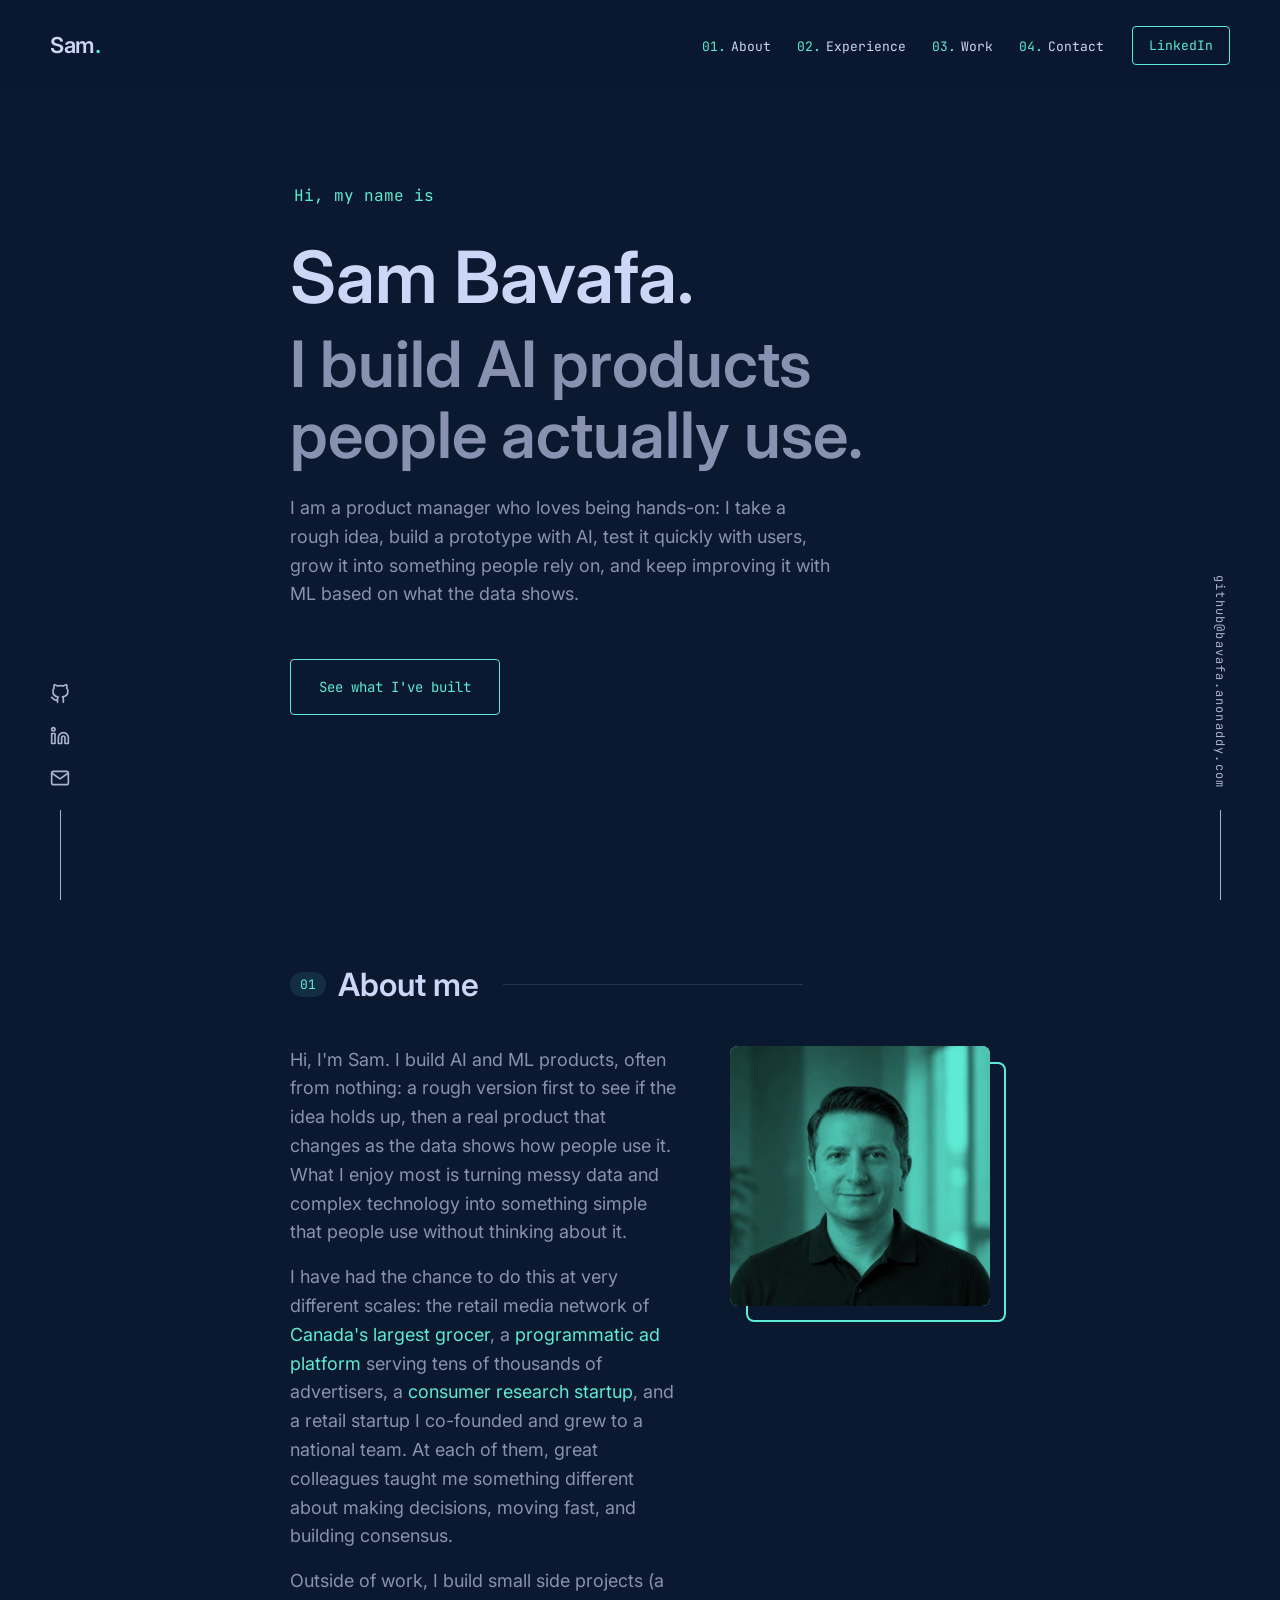
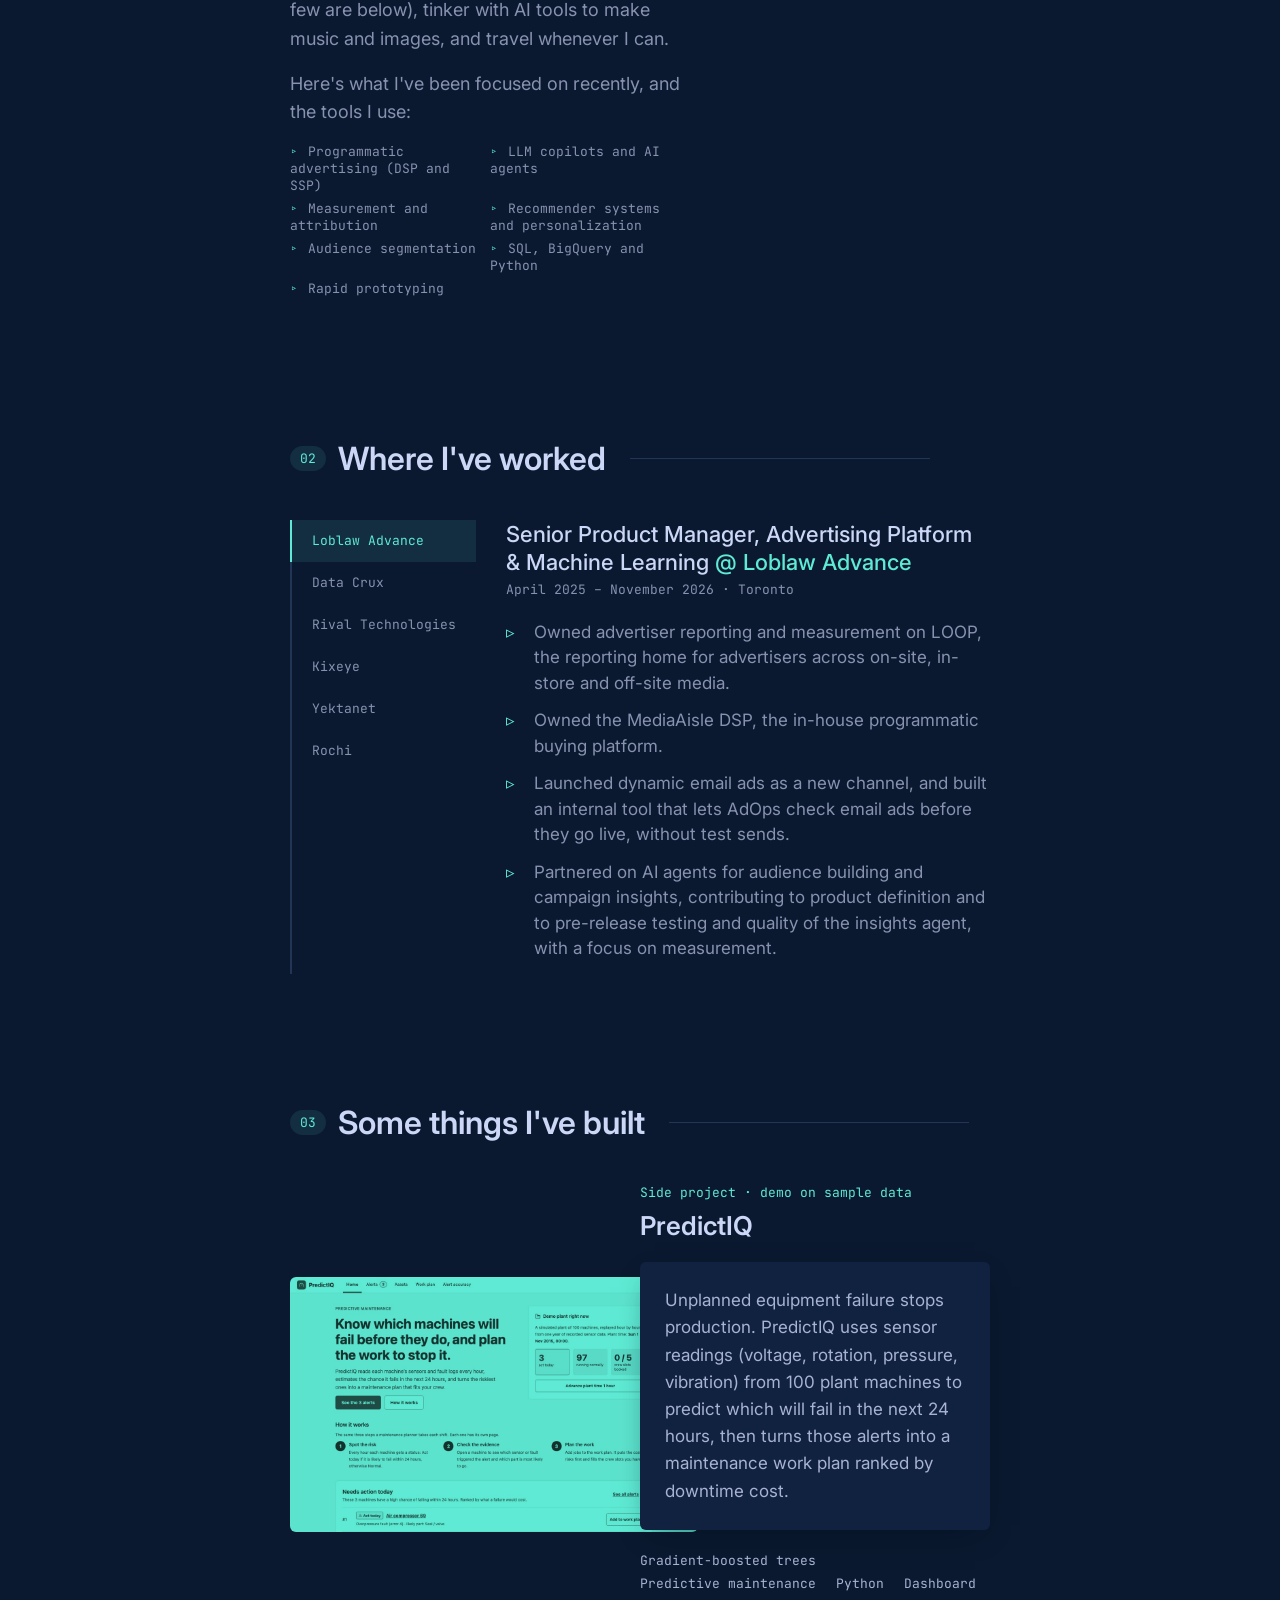
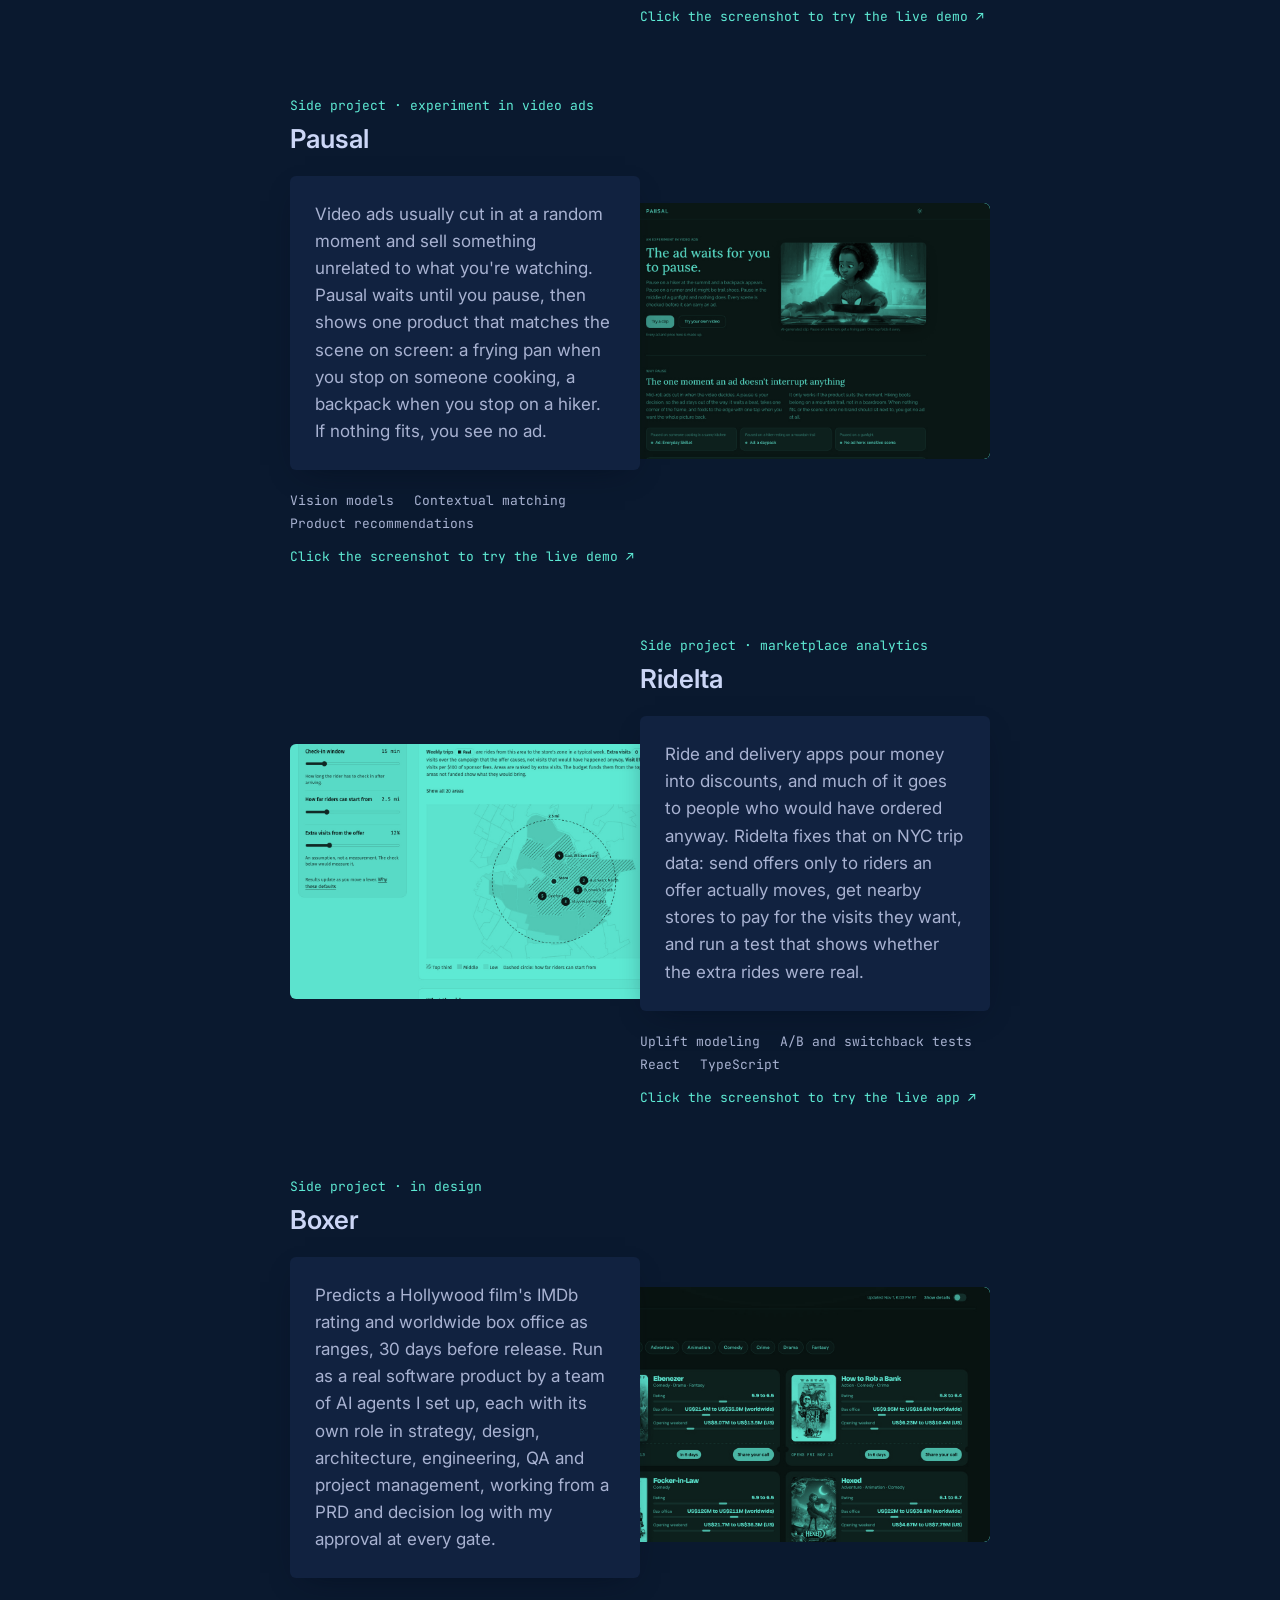
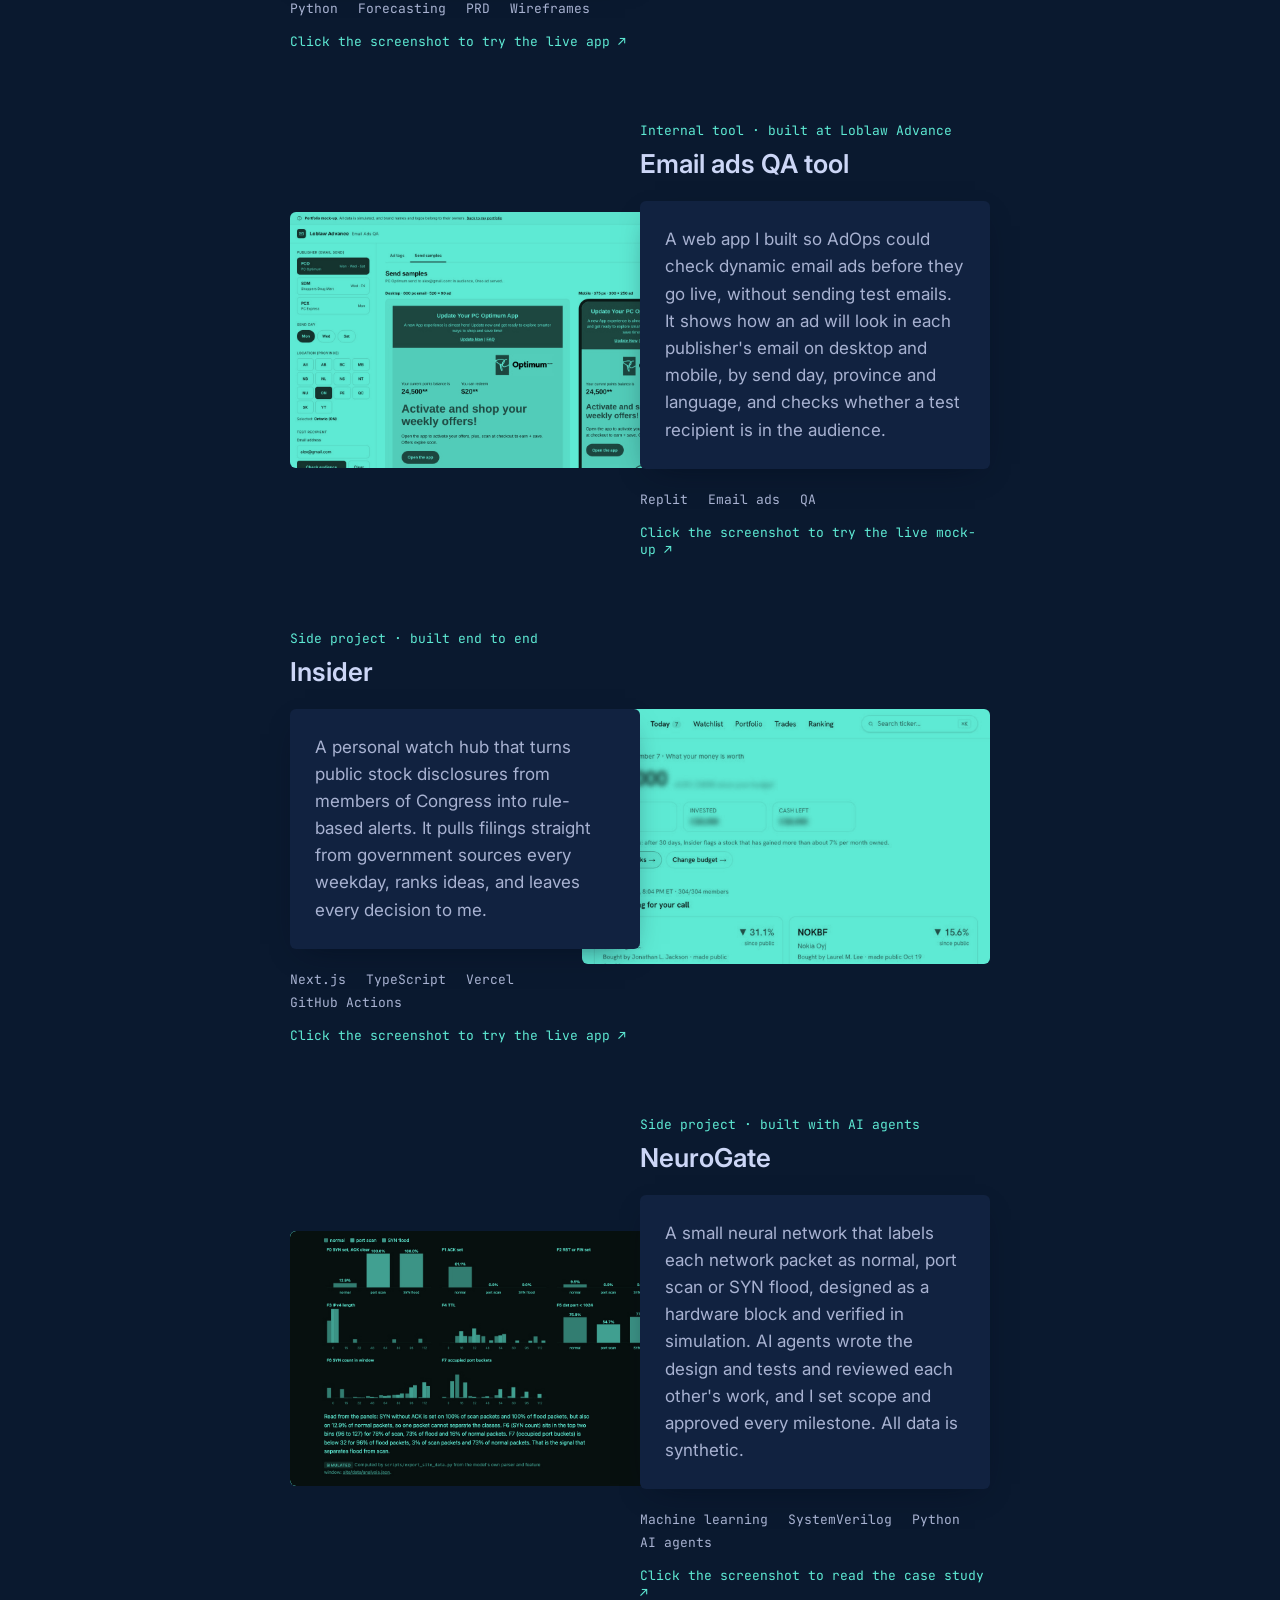
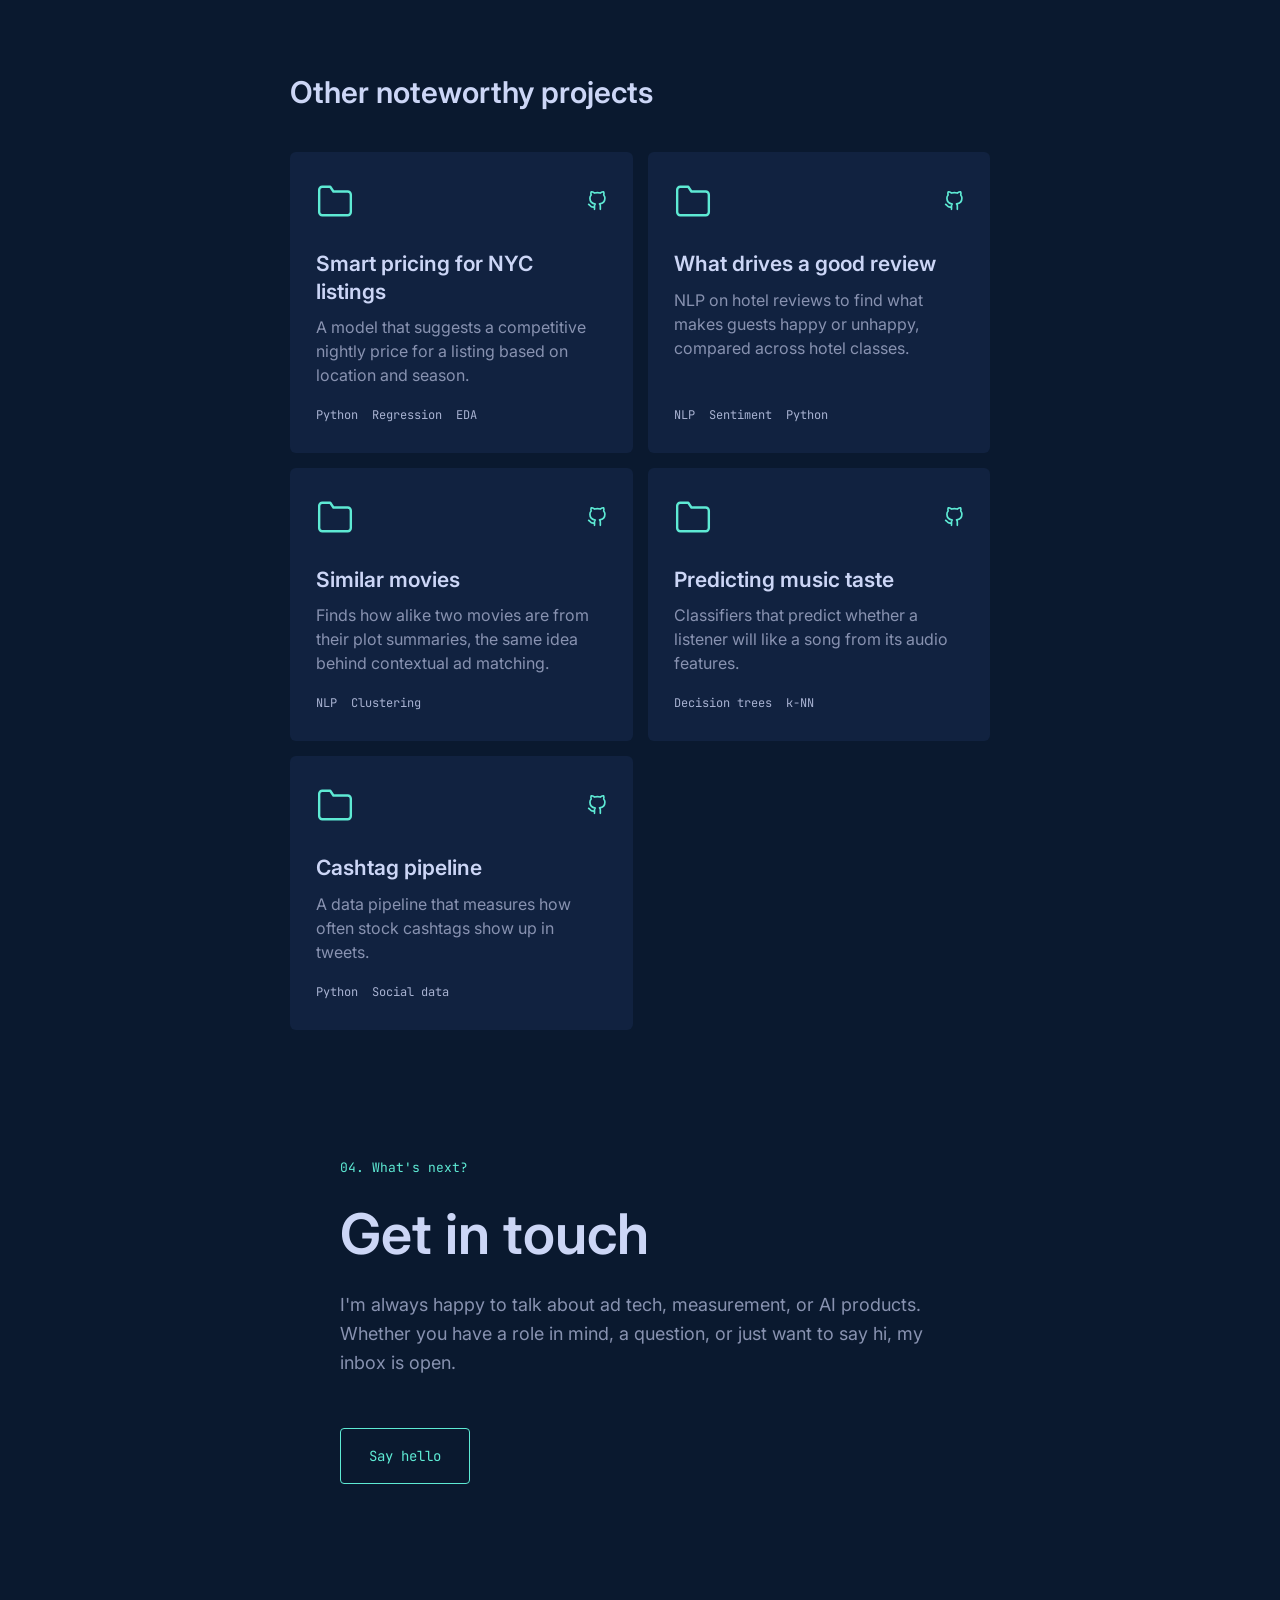
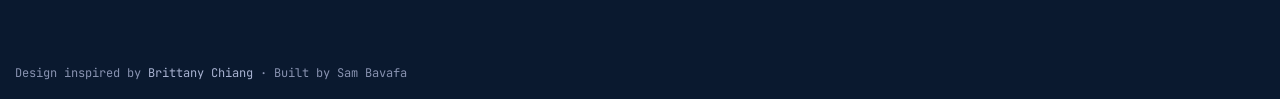
==== commit e5a95e75: "Rework intro line and Pausal copy; tighten section spacing" ====
--- a/index.html
+++ b/index.html
@@ -48,7 +48,7 @@
     <p class="hi">Hi, my name is</p>
     <h1>Sam Bavafa.</h1>
     <h2>I build AI products people actually use.</h2>
-    <p>I am a Senior AI/ML Product Manager. I take AI and ML products from a first prototype to launch, then keep improving them based on what the data shows.</p>
+    <p>I am a product manager who loves being hands-on: I take a rough idea, build a prototype with AI, test it quickly with users, grow it into something people rely on, and keep improving it with ML based on what the data shows.</p>
     <div><a class="btn" href="#work">See what I've built</a></div>
   </section>
 
@@ -163,8 +163,8 @@
       <div class="info">
         <p class="overline">Side project · experiment in video ads</p>
         <h3>Pausal</h3>
-        <div class="desc">An ad that only shows when you pause a video, and only if a product fits the scene. Pause on a hiker and you might see a backpack; pause on a gunfight and you see nothing. Two AI models screen each scene for safety, then 20,000 real catalog products are scored for fit, and most pauses get no ad at all.</div>
-        <ul class="tech"><li>Vision models</li><li>Brand safety</li><li>Contextual matching</li></ul>
+        <div class="desc">Video ads usually cut in at a random moment and sell something unrelated to what you're watching. Pausal waits until you pause, then shows one product that matches the scene on screen: a frying pan when you stop on someone cooking, a backpack when you stop on a hiker. If nothing fits, you see no ad.</div>
+        <ul class="tech"><li>Vision models</li><li>Contextual matching</li><li>Product recommendations</li></ul>
         <p class="live"><a href="https://bavafa.github.io/pausal/"><span class="lg">Click the screenshot to try</span><span class="sm">Try</span> the live demo ↗</a></p>
       </div>
     </div>
--- a/style.css
+++ b/style.css
@@ -45,7 +45,7 @@
 .rail.right a { writing-mode: vertical-rl; font: 12px var(--mono); letter-spacing: .1em; }
 
 main { max-width: 1000px; margin: 0 auto; padding: 0 150px; }
-section { padding: 100px 0; }
+section { padding: 64px 0; }
 
 /* hero */
 #hero { min-height: 100vh; display: flex; flex-direction: column; justify-content: center; padding: 0; }
@@ -85,7 +85,7 @@
 .panel li::before { content: "▹"; position: absolute; left: 0; color: var(--accent); }
 
 /* featured projects */
-.project { display: grid; grid-template-columns: repeat(12, 1fr); align-items: center; margin-bottom: 100px; }
+.project { display: grid; grid-template-columns: repeat(12, 1fr); align-items: center; margin-bottom: 72px; }
 .project .img { grid-column: 1 / 8; grid-row: 1; border-radius: 6px; overflow: hidden; position: relative; background: var(--accent); }
 .project .img img { width: 100%; display: block; mix-blend-mode: multiply; filter: grayscale(100%) contrast(1); transition: all .25s; }
 .project .img:hover img { mix-blend-mode: normal; filter: none; }
@@ -132,7 +132,7 @@
   .rail { display: none; }
   footer .social { display: flex; justify-content: flex-start; gap: 24px; margin-bottom: 10px; }
   footer .social svg { width: 20px; height: 20px; }
-  section { padding: 70px 0; }
+  section { padding: 48px 0; }
   .heading::after { width: 100%; }
   .about { grid-template-columns: 1fr; }
   .photo { margin: 30px auto 0; width: 70%; }
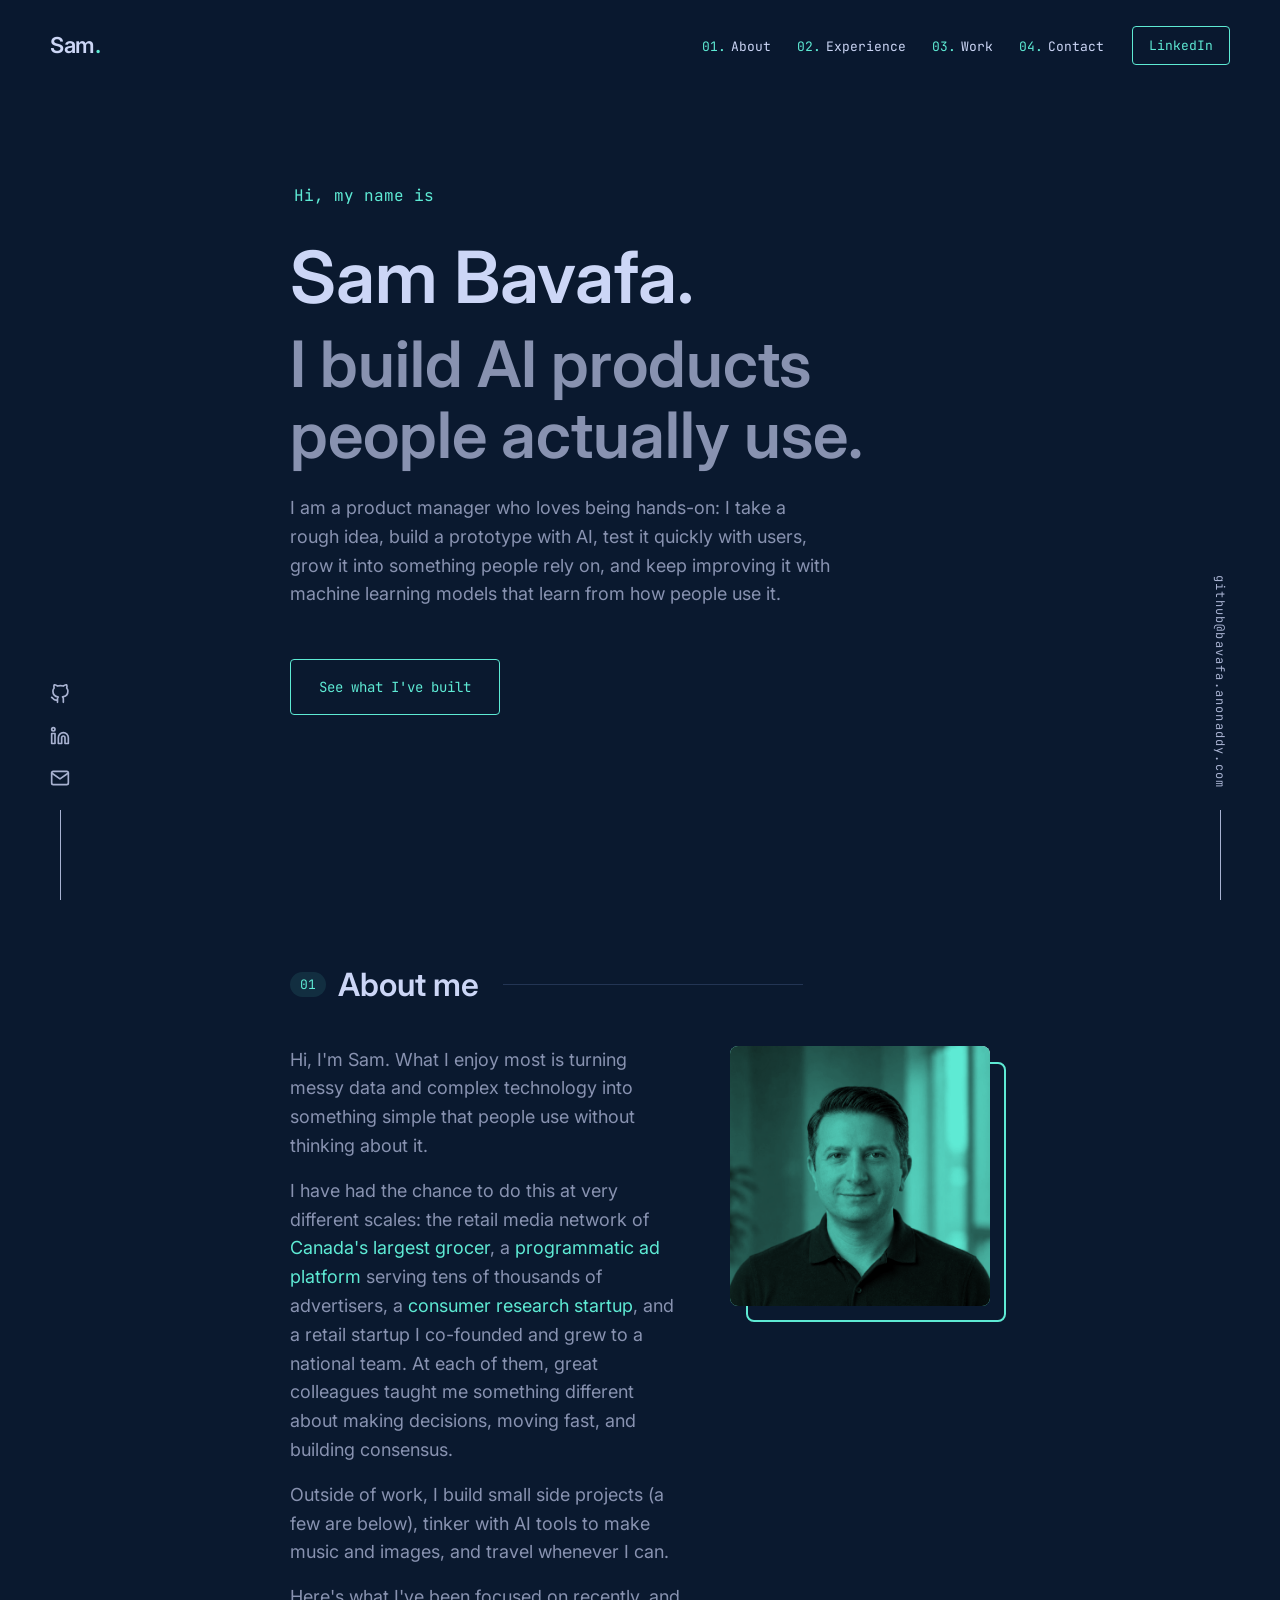
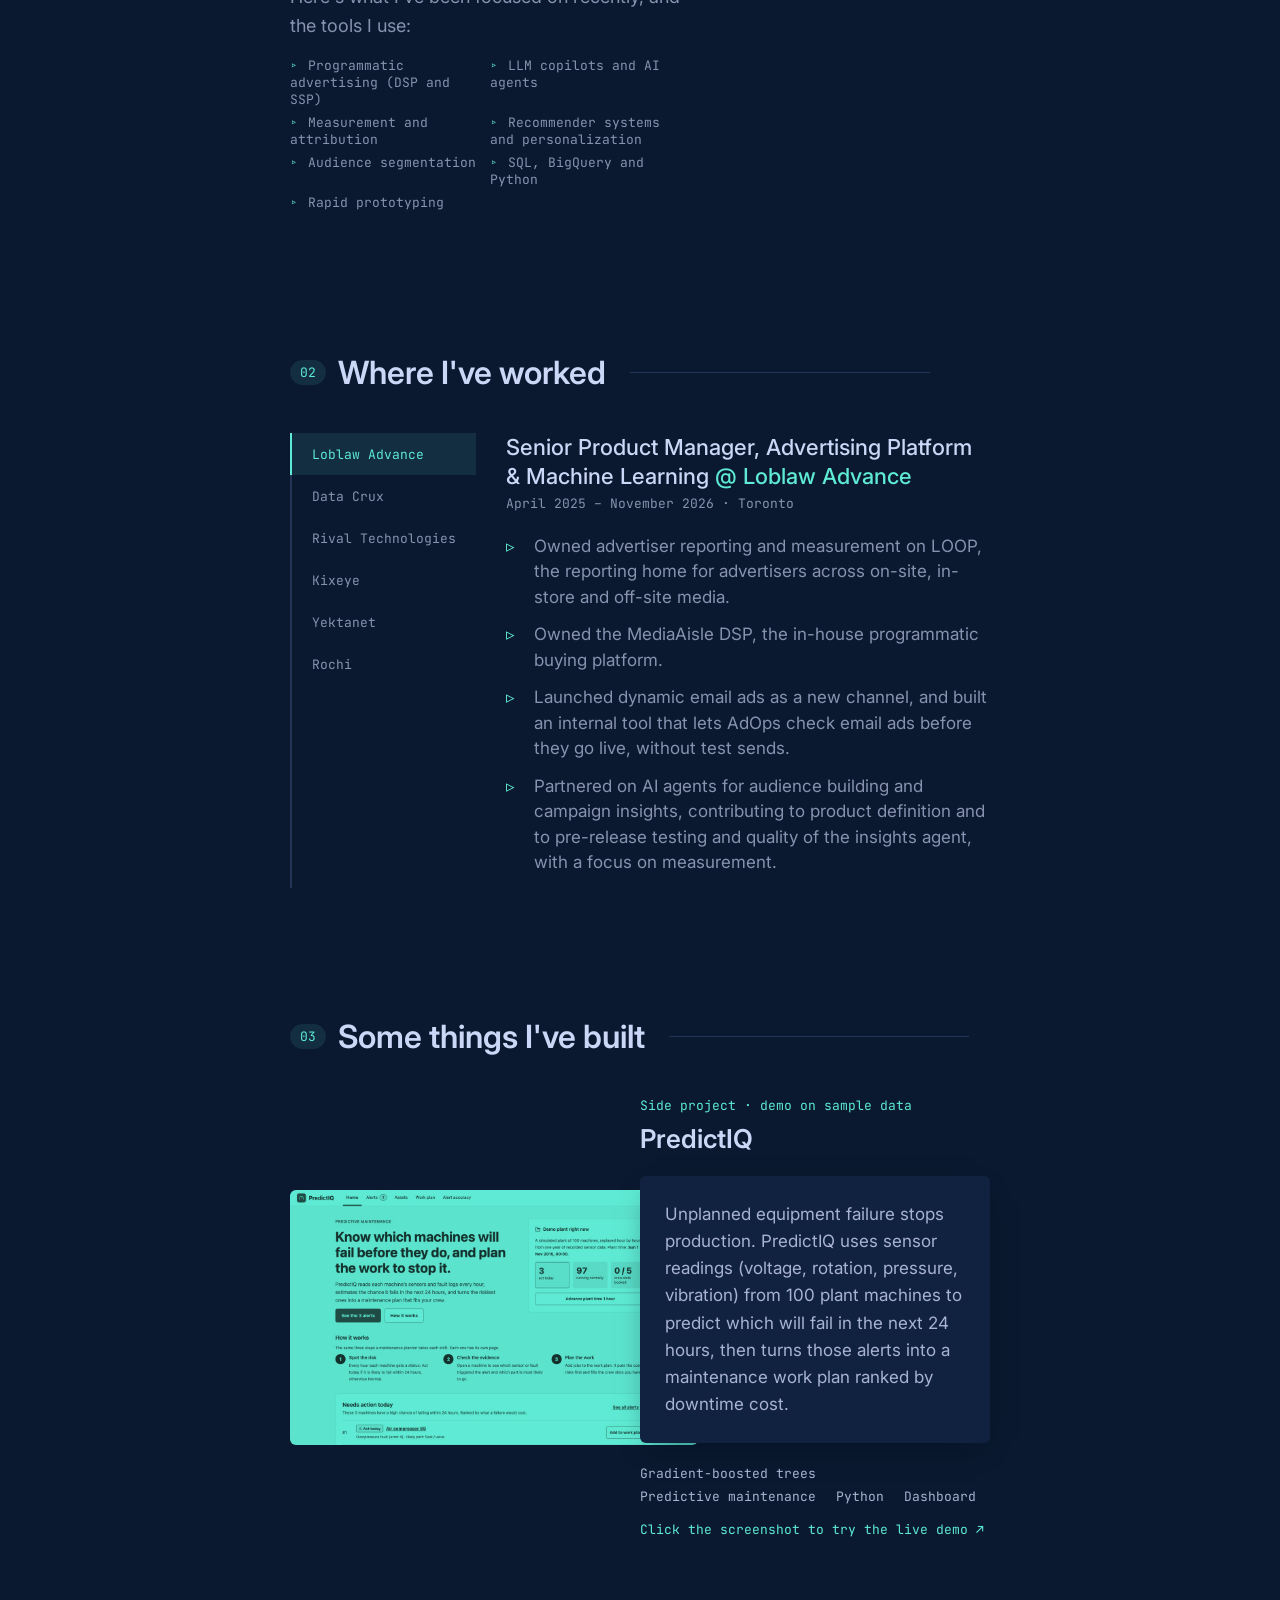
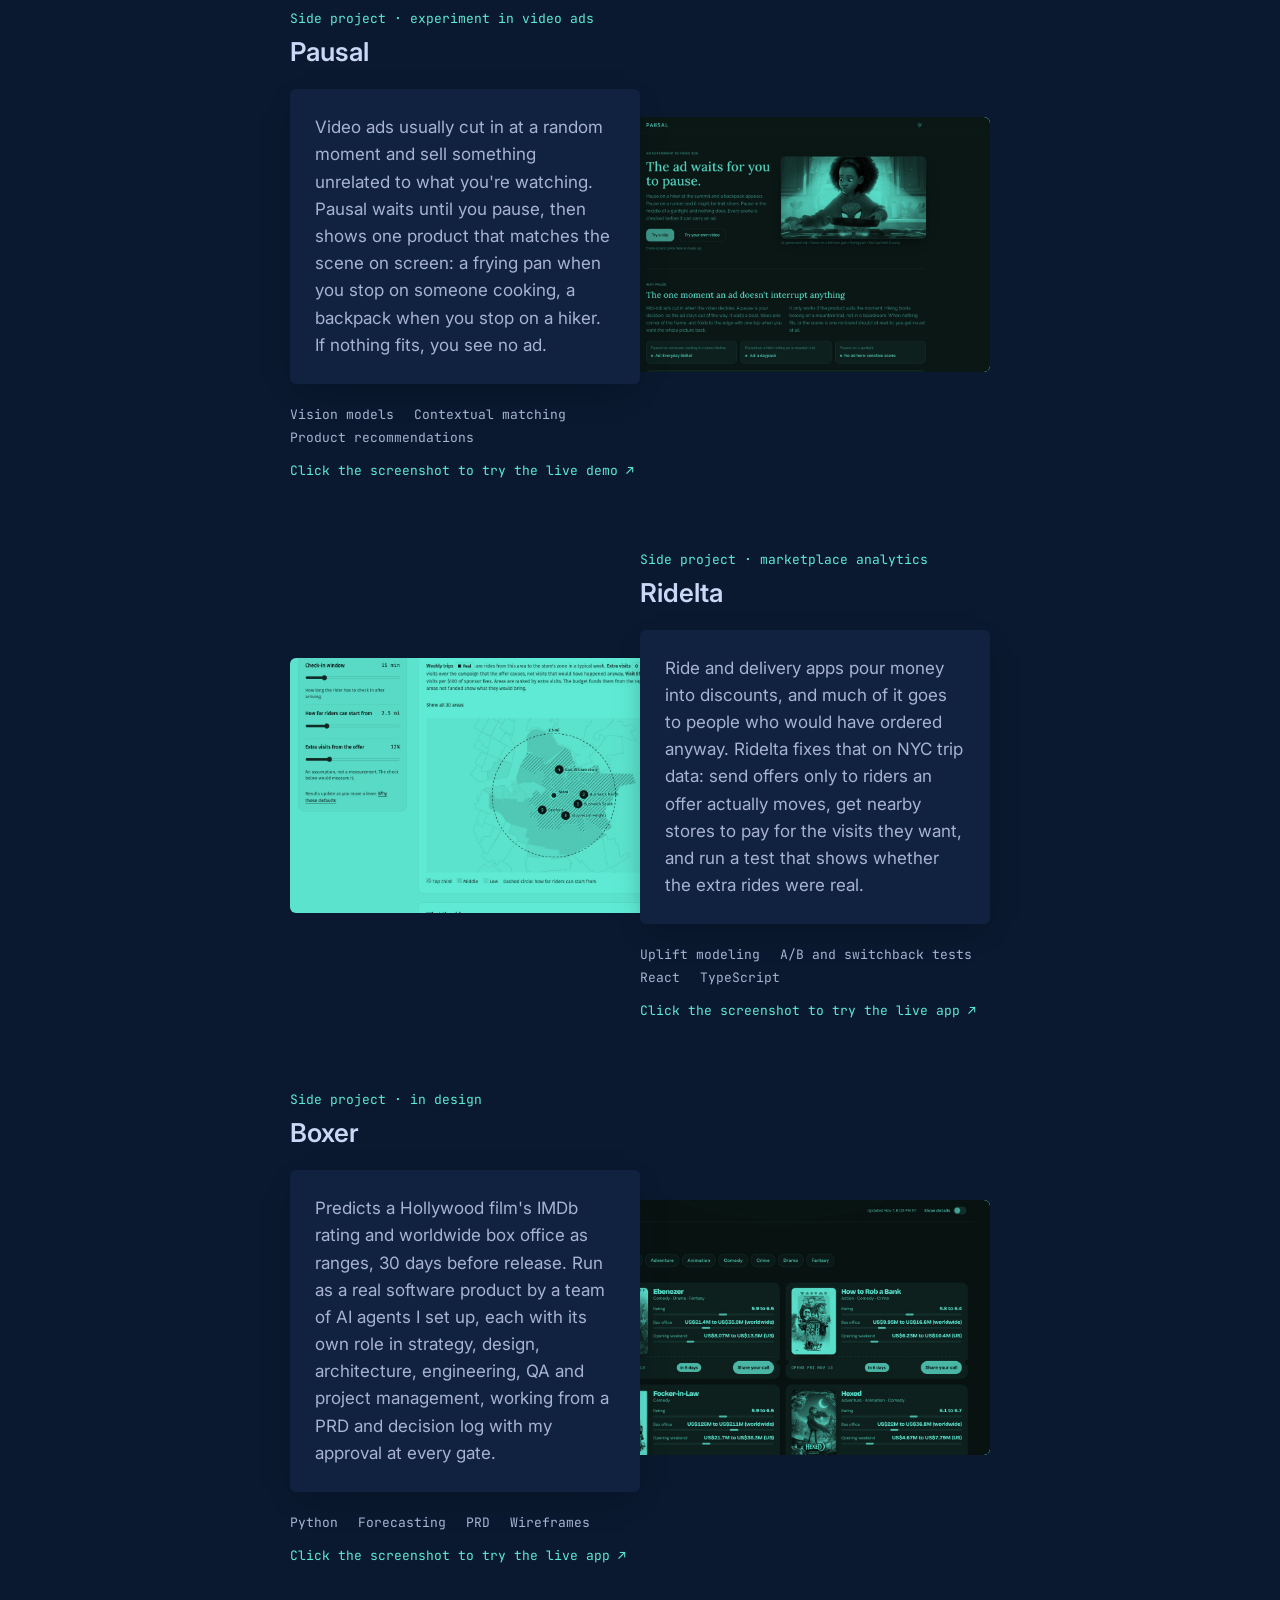
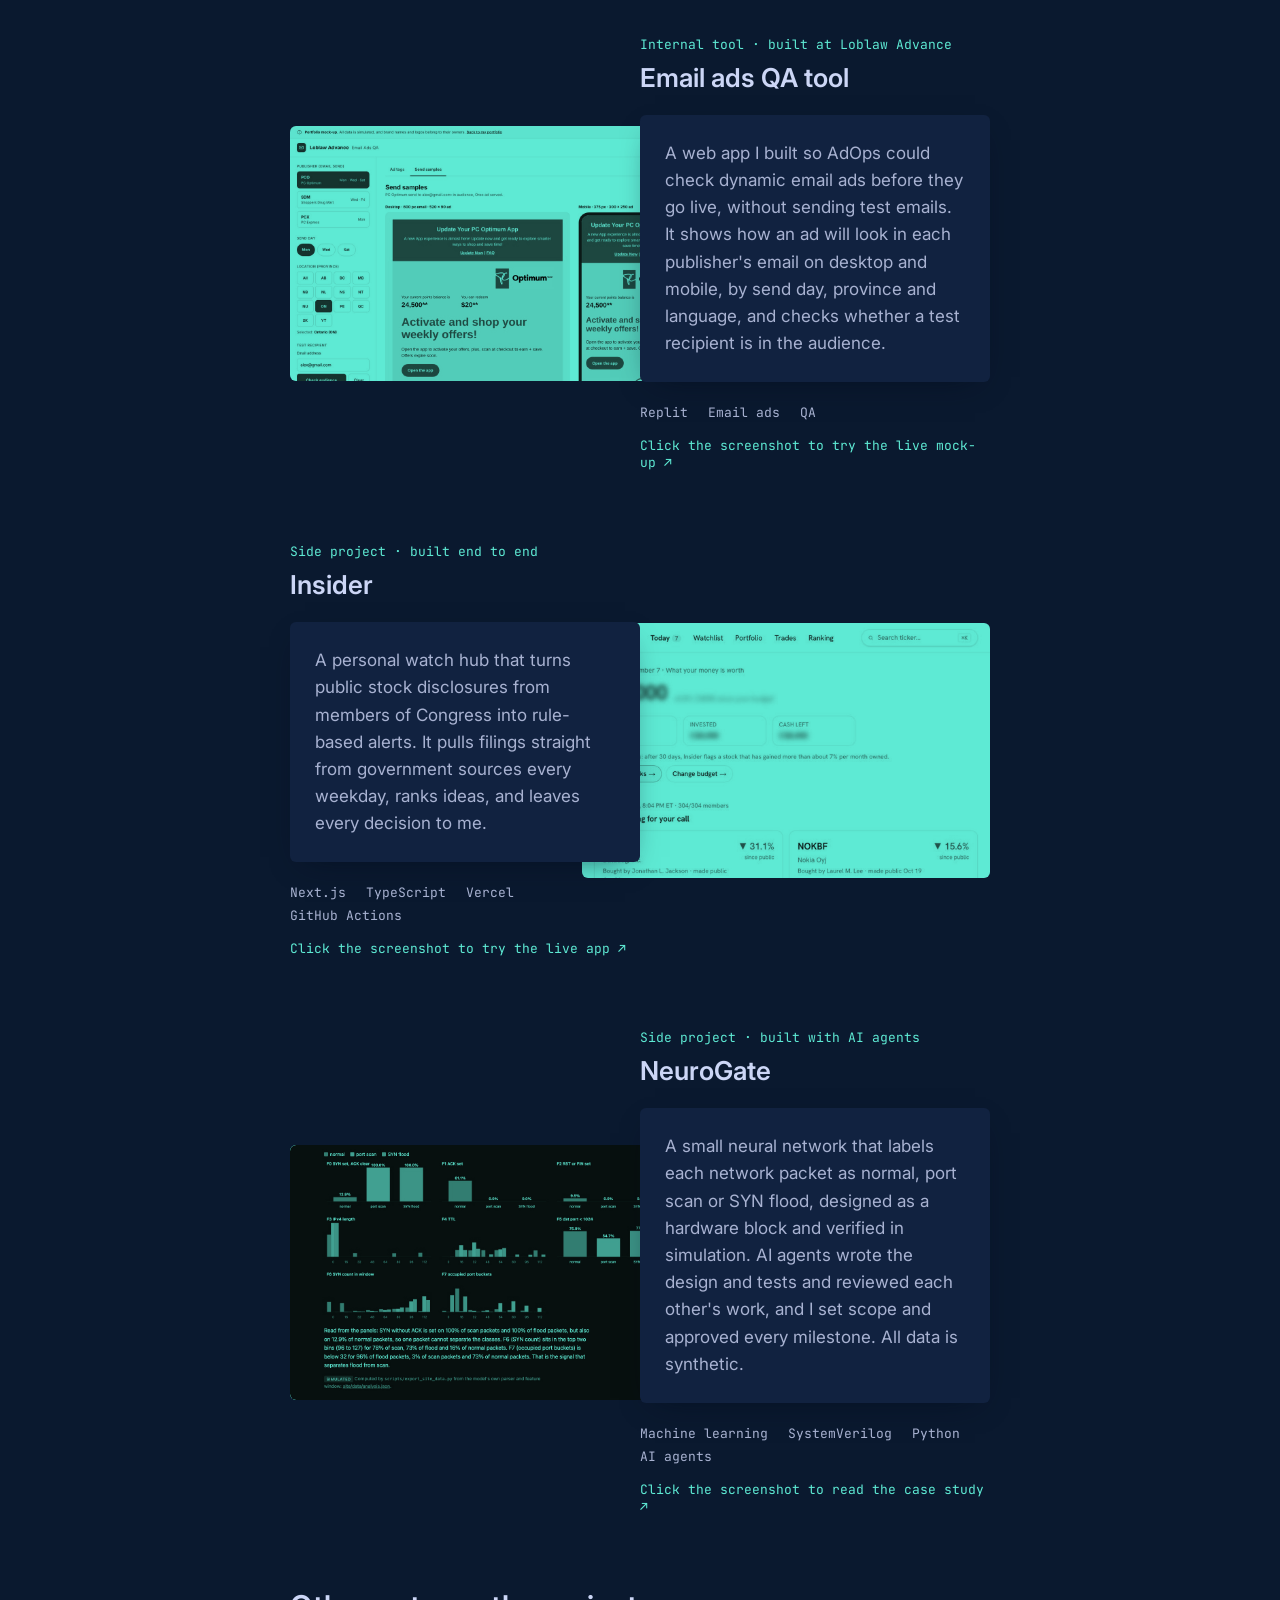
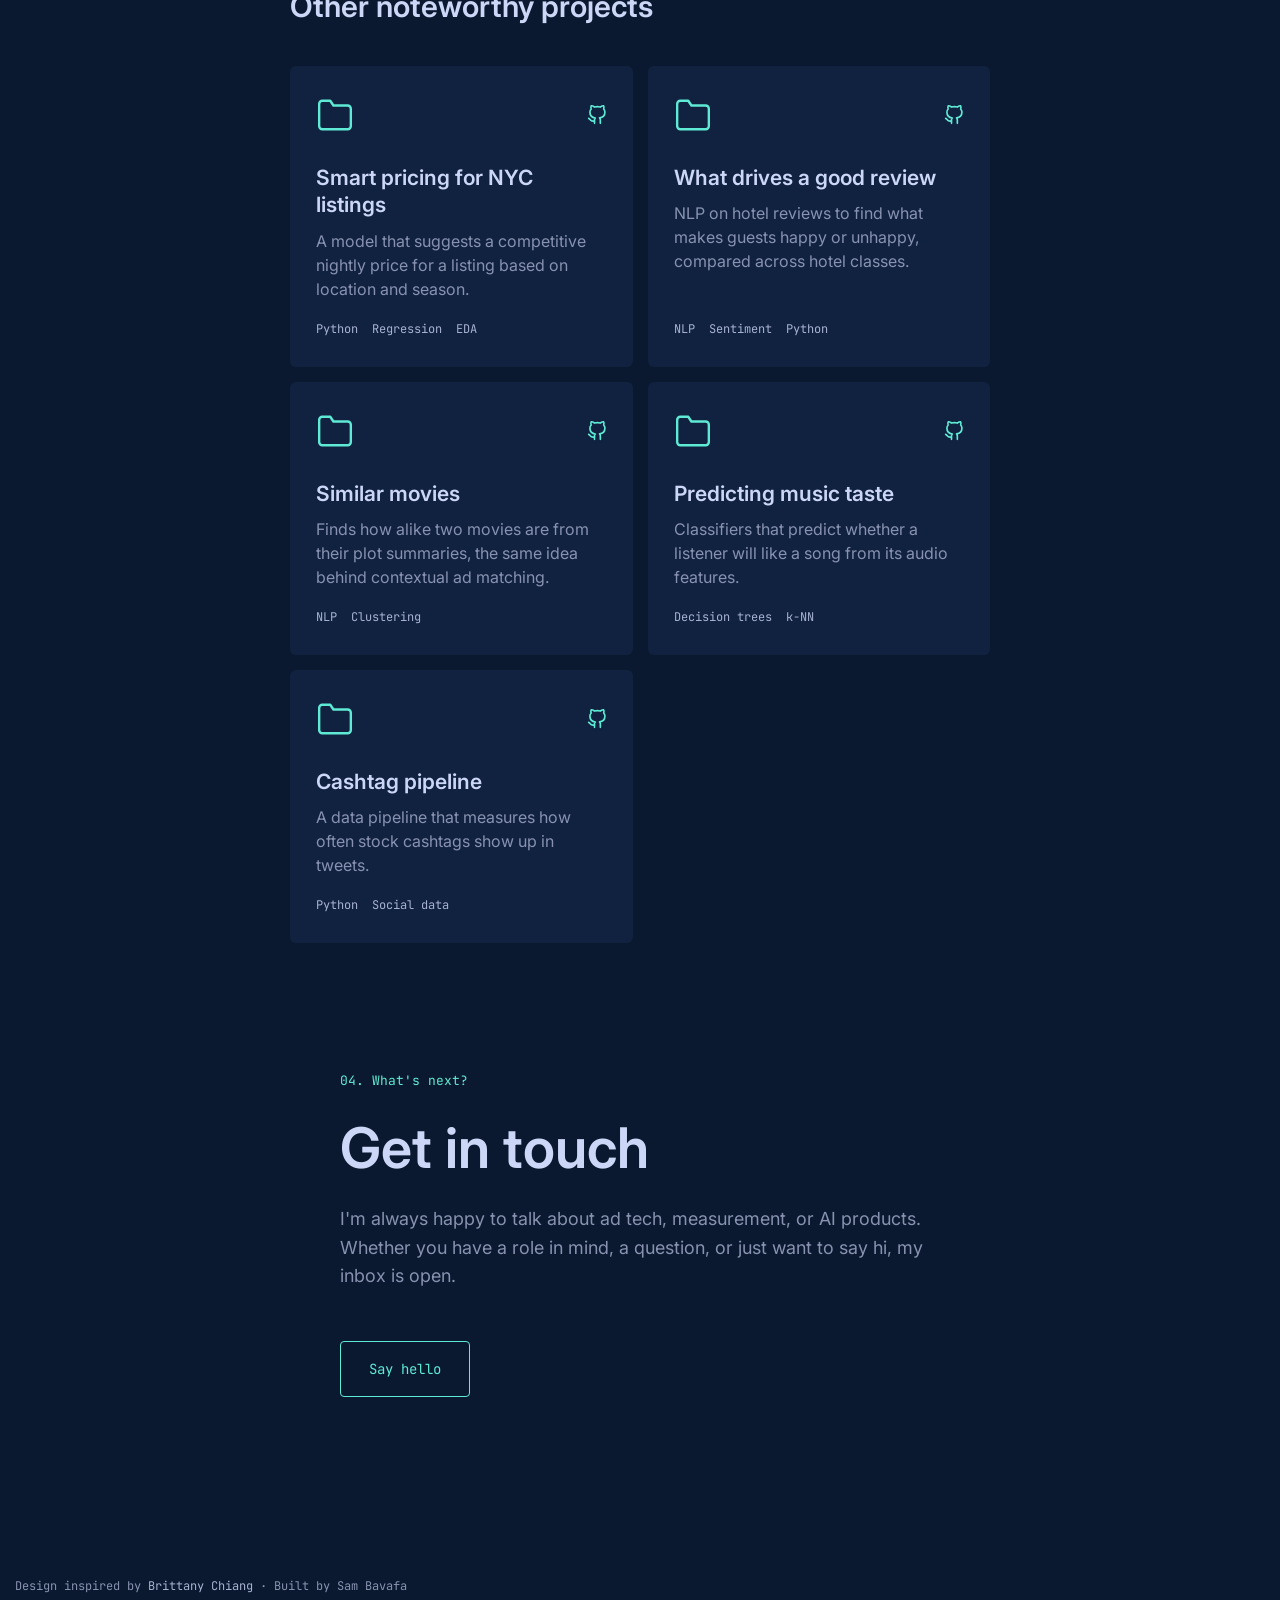
==== commit 0a7d3974: "Update title, meta description and intro wording" ====
--- a/index.html
+++ b/index.html
@@ -3,10 +3,10 @@
 <head>
 <meta charset="utf-8">
 <meta name="viewport" content="width=device-width, initial-scale=1">
-<title>Sam Bavafa | Senior AI/ML Product Manager</title>
-<meta name="description" content="Senior AI/ML Product Manager who builds AI products from zero and improves them with data.">
-<meta property="og:title" content="Sam Bavafa | Senior AI/ML Product Manager">
-<meta property="og:description" content="Senior AI/ML Product Manager who builds AI products from zero and improves them with data.">
+<title>Sam Bavafa | Product Manager</title>
+<meta name="description" content="Product manager who takes AI products from a rough idea to something people rely on, then keeps improving them with data.">
+<meta property="og:title" content="Sam Bavafa | Product Manager">
+<meta property="og:description" content="Product manager who takes AI products from a rough idea to something people rely on, then keeps improving them with data.">
 <link rel="preconnect" href="https://fonts.googleapis.com">
 <link rel="preconnect" href="https://fonts.gstatic.com" crossorigin>
 <link href="https://fonts.googleapis.com/css2?family=Inter:wght@400;500;600&family=JetBrains+Mono:wght@400;500&display=swap" rel="stylesheet">
@@ -48,7 +48,7 @@
     <p class="hi">Hi, my name is</p>
     <h1>Sam Bavafa.</h1>
     <h2>I build AI products people actually use.</h2>
-    <p>I am a product manager who loves being hands-on: I take a rough idea, build a prototype with AI, test it quickly with users, grow it into something people rely on, and keep improving it with ML based on what the data shows.</p>
+    <p>I am a product manager who loves being hands-on: I take a rough idea, build a prototype with AI, test it quickly with users, grow it into something people rely on, and keep improving it with machine learning models that learn from how people use it.</p>
     <div><a class="btn" href="#work">See what I've built</a></div>
   </section>
 
@@ -56,7 +56,7 @@
     <h2 class="heading"><span class="num">01</span>About me</h2>
     <div class="about">
       <div>
-        <p>Hi, I'm Sam. I build AI and ML products, often from nothing: a rough version first to see if the idea holds up, then a real product that changes as the data shows how people use it. What I enjoy most is turning messy data and complex technology into something simple that people use without thinking about it.</p>
+        <p>Hi, I'm Sam. What I enjoy most is turning messy data and complex technology into something simple that people use without thinking about it.</p>
         <p>I have had the chance to do this at very different scales: the retail media network of <a href="https://www.loblawadvance.ca">Canada's largest grocer</a>, a <a href="https://www.yektanet.com">programmatic ad platform</a> serving tens of thousands of advertisers, a <a href="https://www.rivaltech.com">consumer research startup</a>, and a retail startup I co-founded and grew to a national team. At each of them, great colleagues taught me something different about making decisions, moving fast, and building consensus.</p>
         <p>Outside of work, I build small side projects (a few are below), tinker with AI tools to make music and images, and travel whenever I can.</p>
         <p>Here's what I've been focused on recently, and the tools I use:</p>
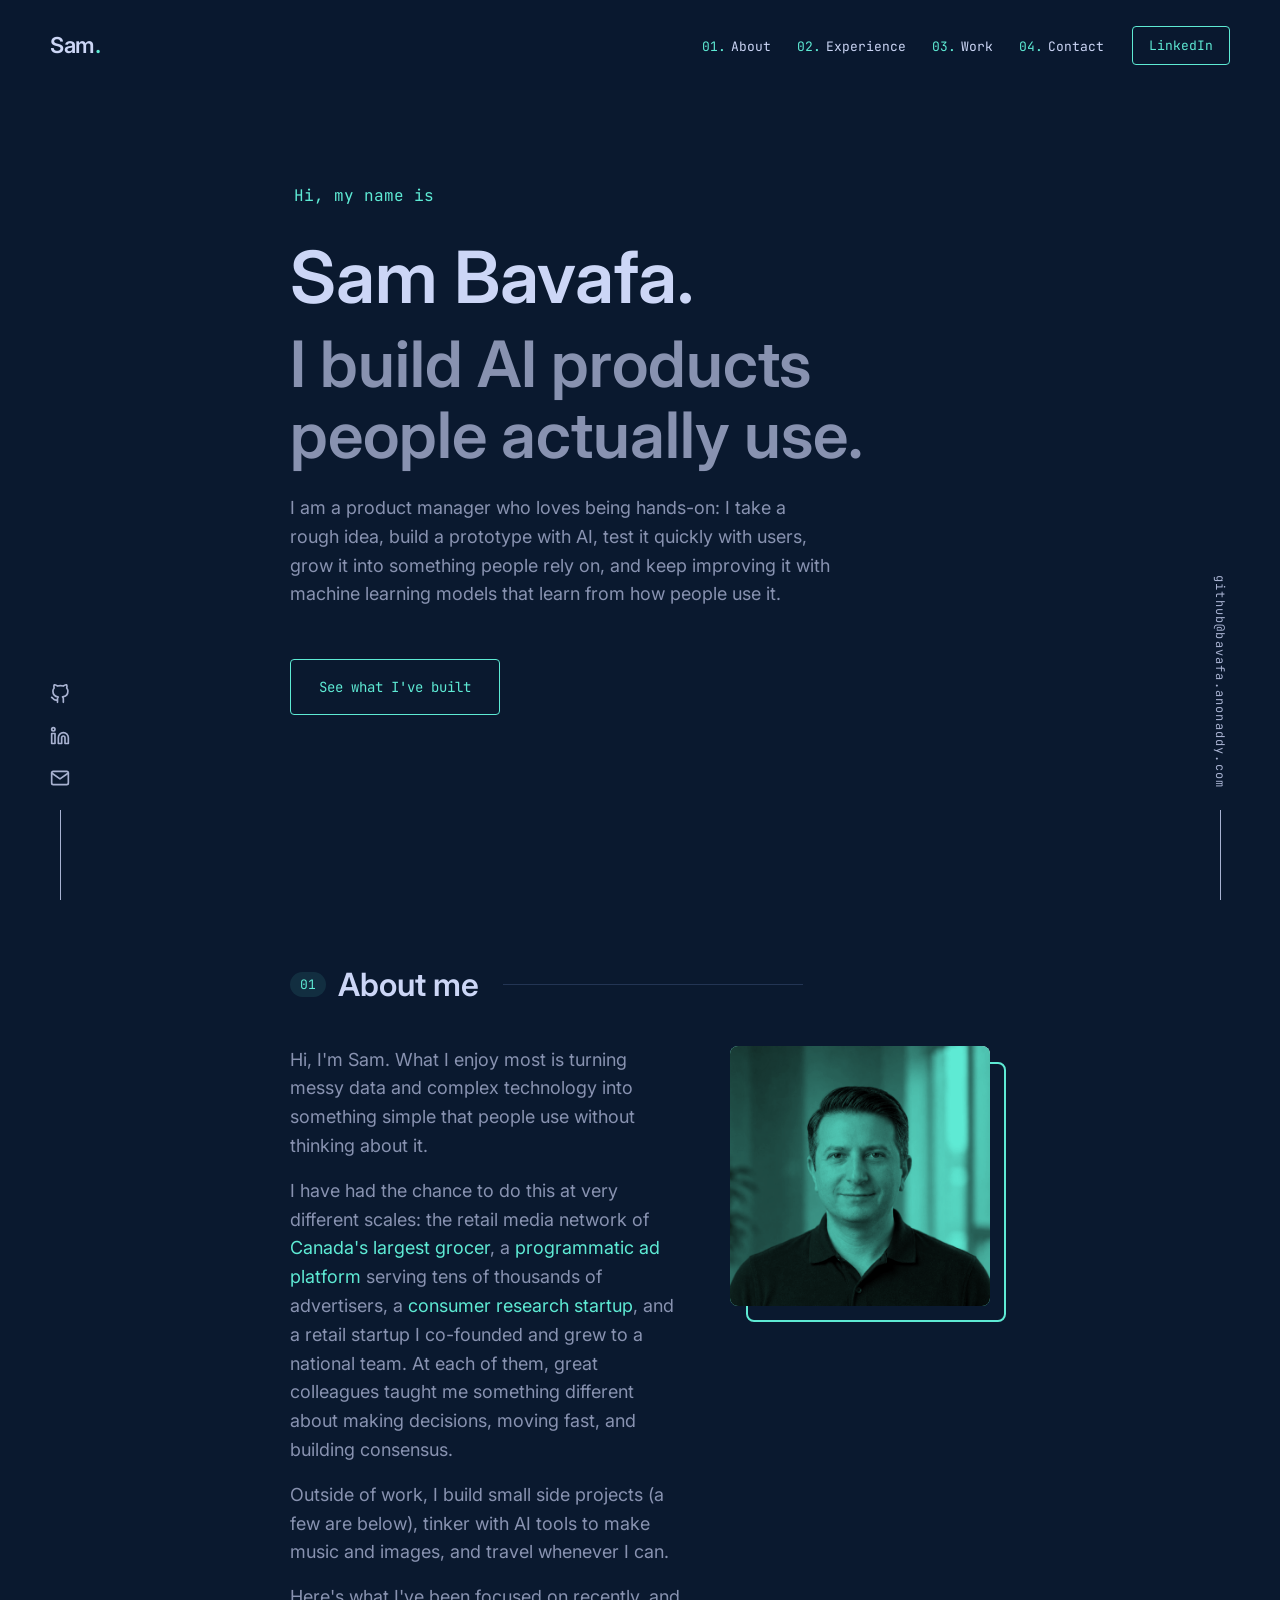
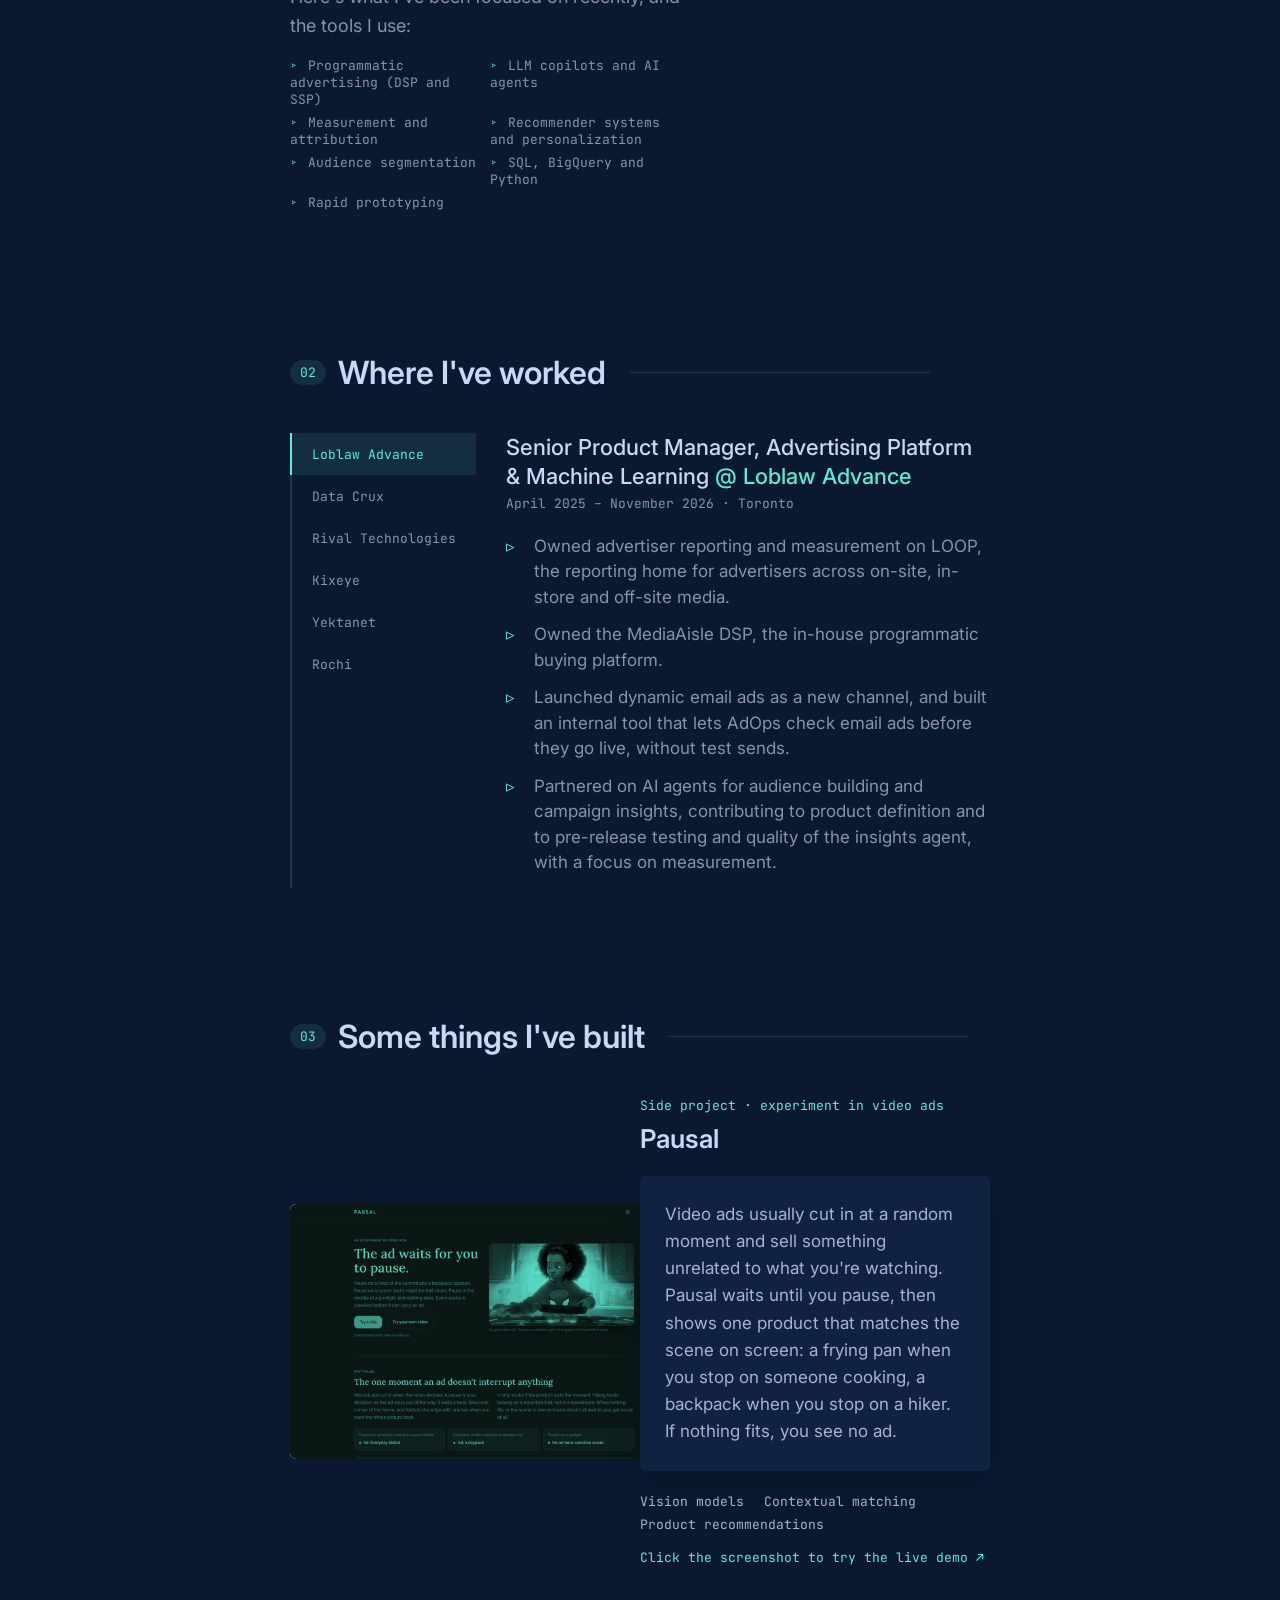
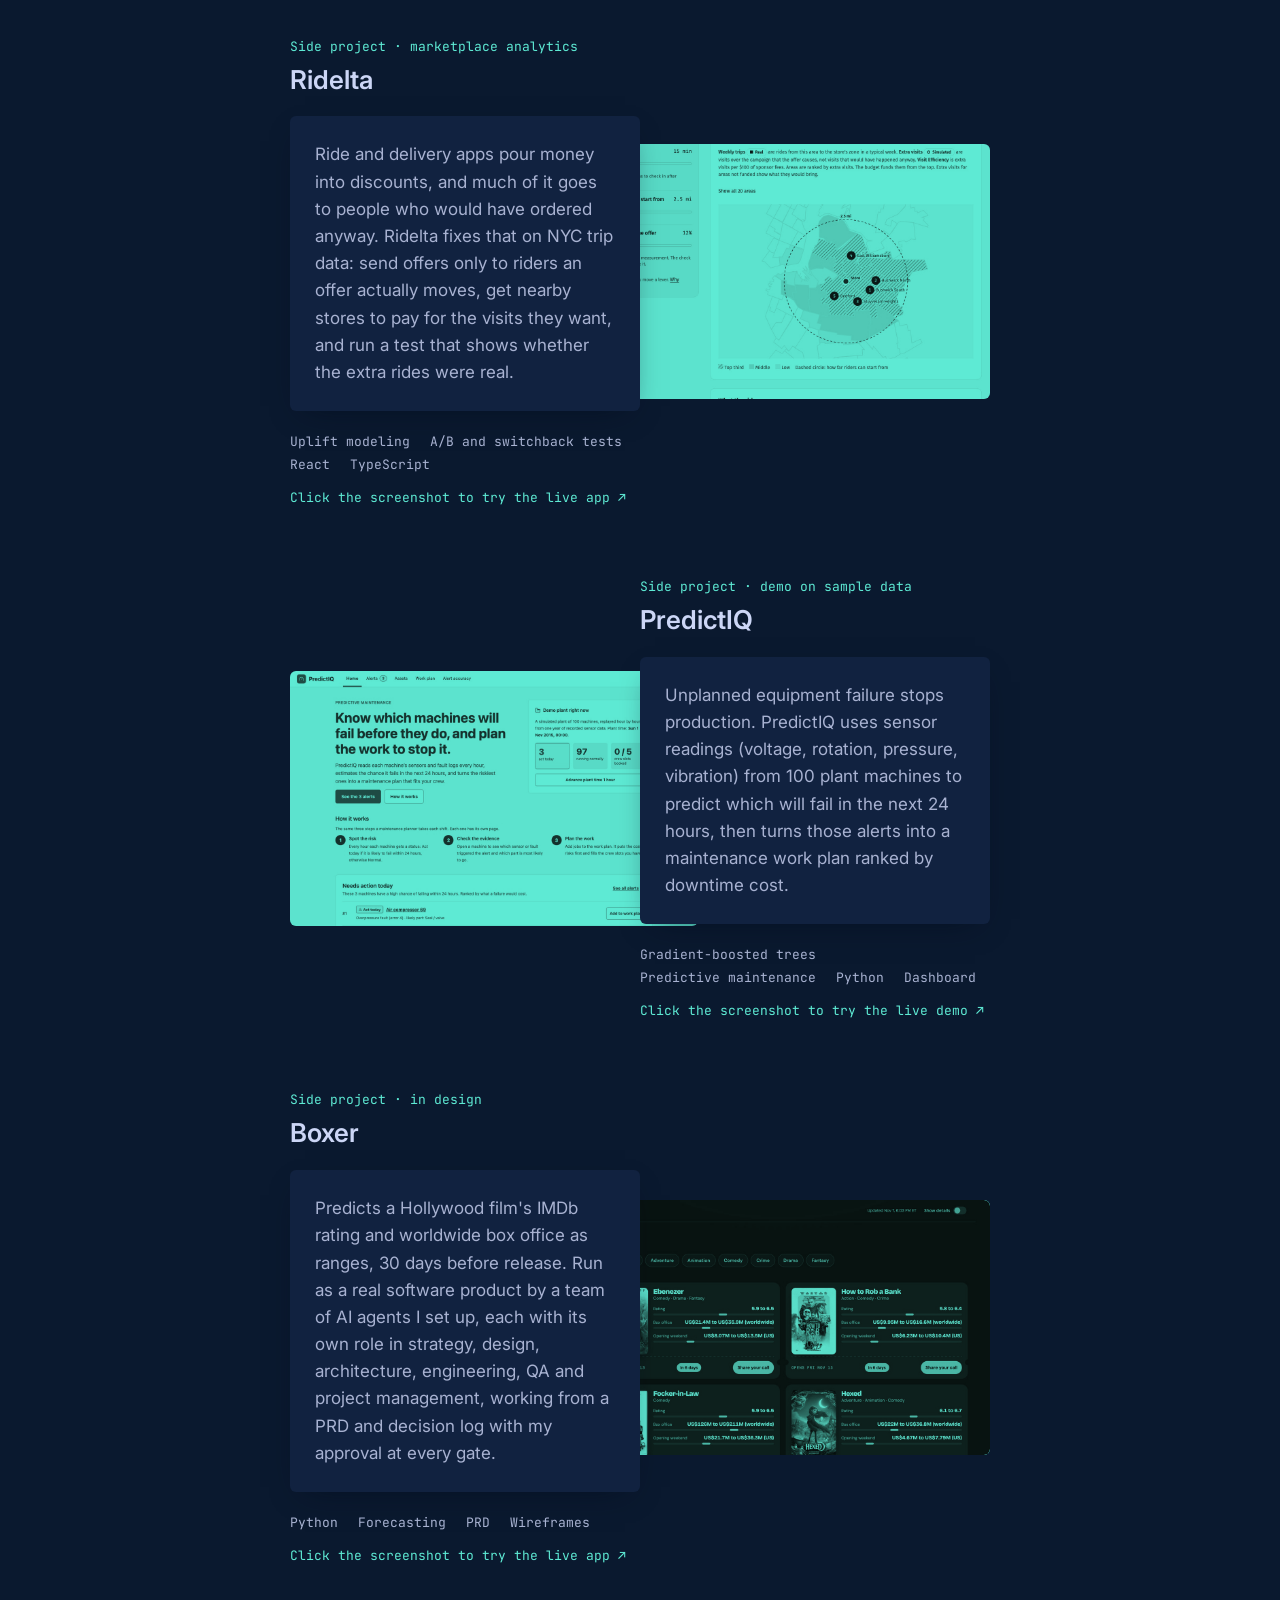
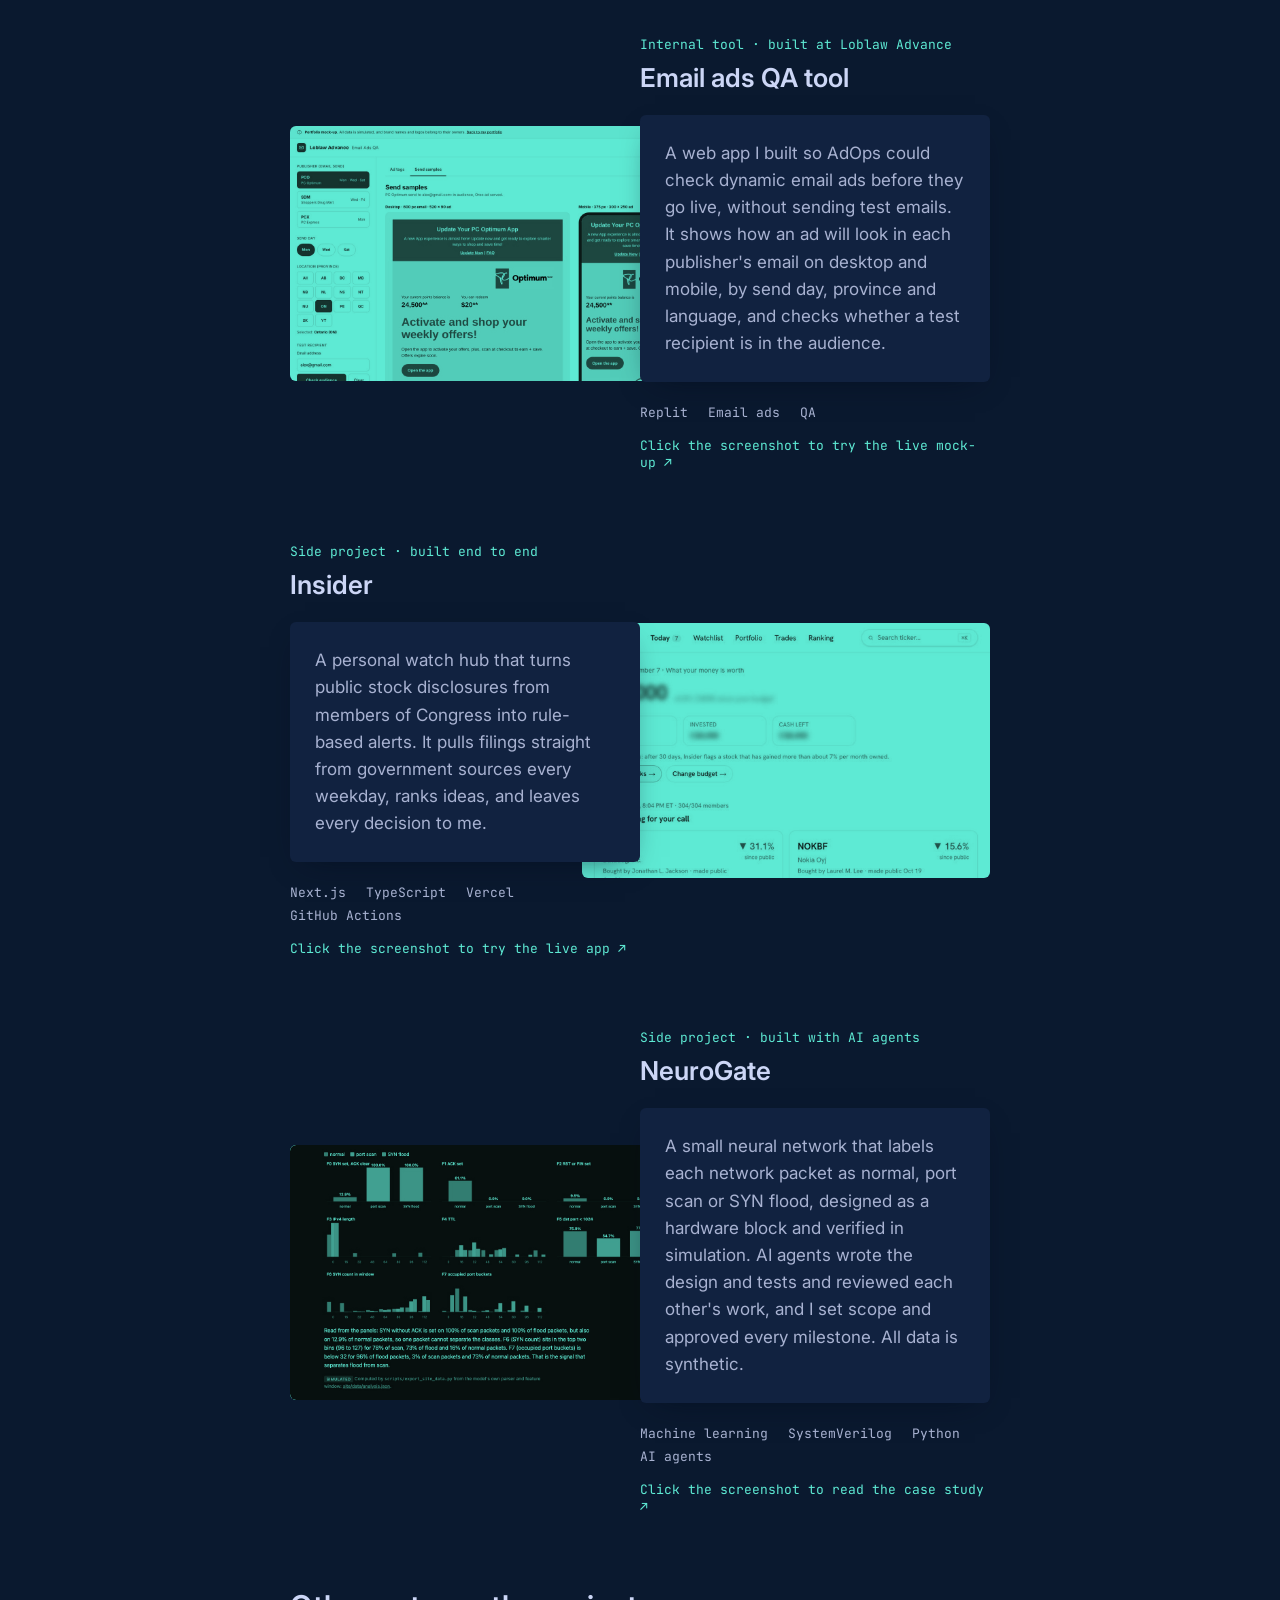
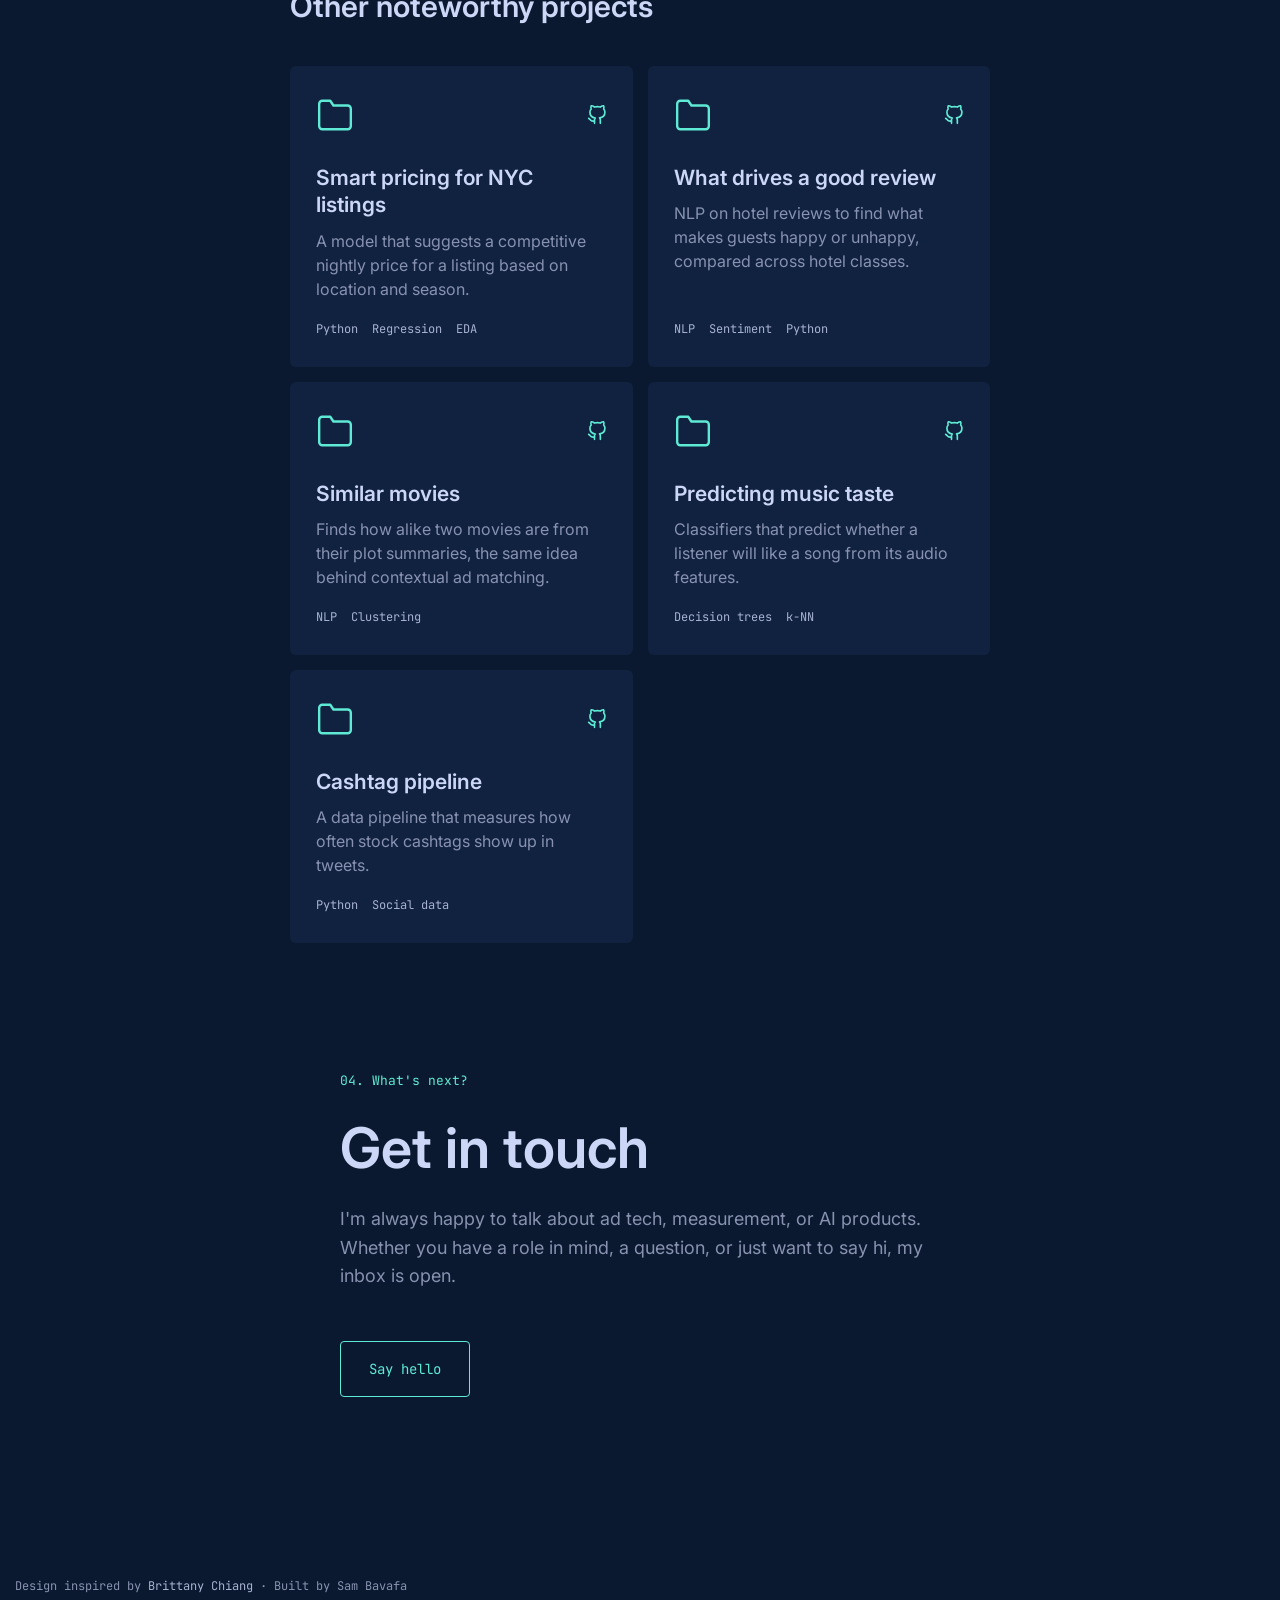
==== commit 00b7d296: "Move PredictIQ to third project" ====
--- a/index.html
+++ b/index.html
@@ -148,6 +148,28 @@
     <h2 class="heading"><span class="num">03</span>Some things I've built</h2>
 
     <div class="project">
+      <a class="img" href="https://bavafa.github.io/pausal/" aria-label="Open the Pausal demo"><img src="img/pausal.jpg" alt="Pausal home page: the ad waits for you to pause, beside a paused kitchen scene" loading="lazy"></a>
+      <div class="info">
+        <p class="overline">Side project · experiment in video ads</p>
+        <h3>Pausal</h3>
+        <div class="desc">Video ads usually cut in at a random moment and sell something unrelated to what you're watching. Pausal waits until you pause, then shows one product that matches the scene on screen: a frying pan when you stop on someone cooking, a backpack when you stop on a hiker. If nothing fits, you see no ad.</div>
+        <ul class="tech"><li>Vision models</li><li>Contextual matching</li><li>Product recommendations</li></ul>
+        <p class="live"><a href="https://bavafa.github.io/pausal/"><span class="lg">Click the screenshot to try</span><span class="sm">Try</span> the live demo ↗</a></p>
+      </div>
+    </div>
+
+    <div class="project flip">
+      <a class="img" href="https://bavafa.github.io/Ridelta/" aria-label="Open the Ridelta app"><img src="img/ridelta.jpg?v=3" alt="Ridelta Sponsor page with sponsor levers and a map ranking Brooklyn neighborhoods within 2.5 miles of a store by extra visits a sponsored ride would bring" loading="lazy"></a>
+      <div class="info">
+        <p class="overline">Side project · marketplace analytics</p>
+        <h3>Ridelta</h3>
+        <div class="desc">Ride and delivery apps pour money into discounts, and much of it goes to people who would have ordered anyway. Ridelta fixes that on NYC trip data: send offers only to riders an offer actually moves, get nearby stores to pay for the visits they want, and run a test that shows whether the extra rides were real.</div>
+        <ul class="tech"><li>Uplift modeling</li><li>A/B and switchback tests</li><li>React</li><li>TypeScript</li></ul>
+        <p class="live"><a href="https://bavafa.github.io/Ridelta/"><span class="lg">Click the screenshot to try</span><span class="sm">Try</span> the live app ↗</a></p>
+      </div>
+    </div>
+
+    <div class="project">
       <a class="img" href="https://predictiq-demo.vercel.app/" aria-label="Open the PredictIQ demo"><img src="img/predictiq.jpg?v=2" alt="PredictIQ home page showing three machines that need action today in a simulated plant of 100 machines" loading="lazy"></a>
       <div class="info">
         <p class="overline">Side project · demo on sample data</p>
@@ -155,28 +177,6 @@
         <div class="desc">Unplanned equipment failure stops production. PredictIQ uses sensor readings (voltage, rotation, pressure, vibration) from 100 plant machines to predict which will fail in the next 24 hours, then turns those alerts into a maintenance work plan ranked by downtime cost.</div>
         <ul class="tech"><li>Gradient-boosted trees</li><li>Predictive maintenance</li><li>Python</li><li>Dashboard</li></ul>
         <p class="live"><a href="https://predictiq-demo.vercel.app/"><span class="lg">Click the screenshot to try</span><span class="sm">Try</span> the live demo ↗</a></p>
-      </div>
-    </div>
-
-    <div class="project flip">
-      <a class="img" href="https://bavafa.github.io/pausal/" aria-label="Open the Pausal demo"><img src="img/pausal.jpg" alt="Pausal home page: the ad waits for you to pause, beside a paused kitchen scene" loading="lazy"></a>
-      <div class="info">
-        <p class="overline">Side project · experiment in video ads</p>
-        <h3>Pausal</h3>
-        <div class="desc">Video ads usually cut in at a random moment and sell something unrelated to what you're watching. Pausal waits until you pause, then shows one product that matches the scene on screen: a frying pan when you stop on someone cooking, a backpack when you stop on a hiker. If nothing fits, you see no ad.</div>
-        <ul class="tech"><li>Vision models</li><li>Contextual matching</li><li>Product recommendations</li></ul>
-        <p class="live"><a href="https://bavafa.github.io/pausal/"><span class="lg">Click the screenshot to try</span><span class="sm">Try</span> the live demo ↗</a></p>
-      </div>
-    </div>
-
-    <div class="project">
-      <a class="img" href="https://bavafa.github.io/Ridelta/" aria-label="Open the Ridelta app"><img src="img/ridelta.jpg?v=3" alt="Ridelta Sponsor page with sponsor levers and a map ranking Brooklyn neighborhoods within 2.5 miles of a store by extra visits a sponsored ride would bring" loading="lazy"></a>
-      <div class="info">
-        <p class="overline">Side project · marketplace analytics</p>
-        <h3>Ridelta</h3>
-        <div class="desc">Ride and delivery apps pour money into discounts, and much of it goes to people who would have ordered anyway. Ridelta fixes that on NYC trip data: send offers only to riders an offer actually moves, get nearby stores to pay for the visits they want, and run a test that shows whether the extra rides were real.</div>
-        <ul class="tech"><li>Uplift modeling</li><li>A/B and switchback tests</li><li>React</li><li>TypeScript</li></ul>
-        <p class="live"><a href="https://bavafa.github.io/Ridelta/"><span class="lg">Click the screenshot to try</span><span class="sm">Try</span> the live app ↗</a></p>
       </div>
     </div>
     <div class="project flip">
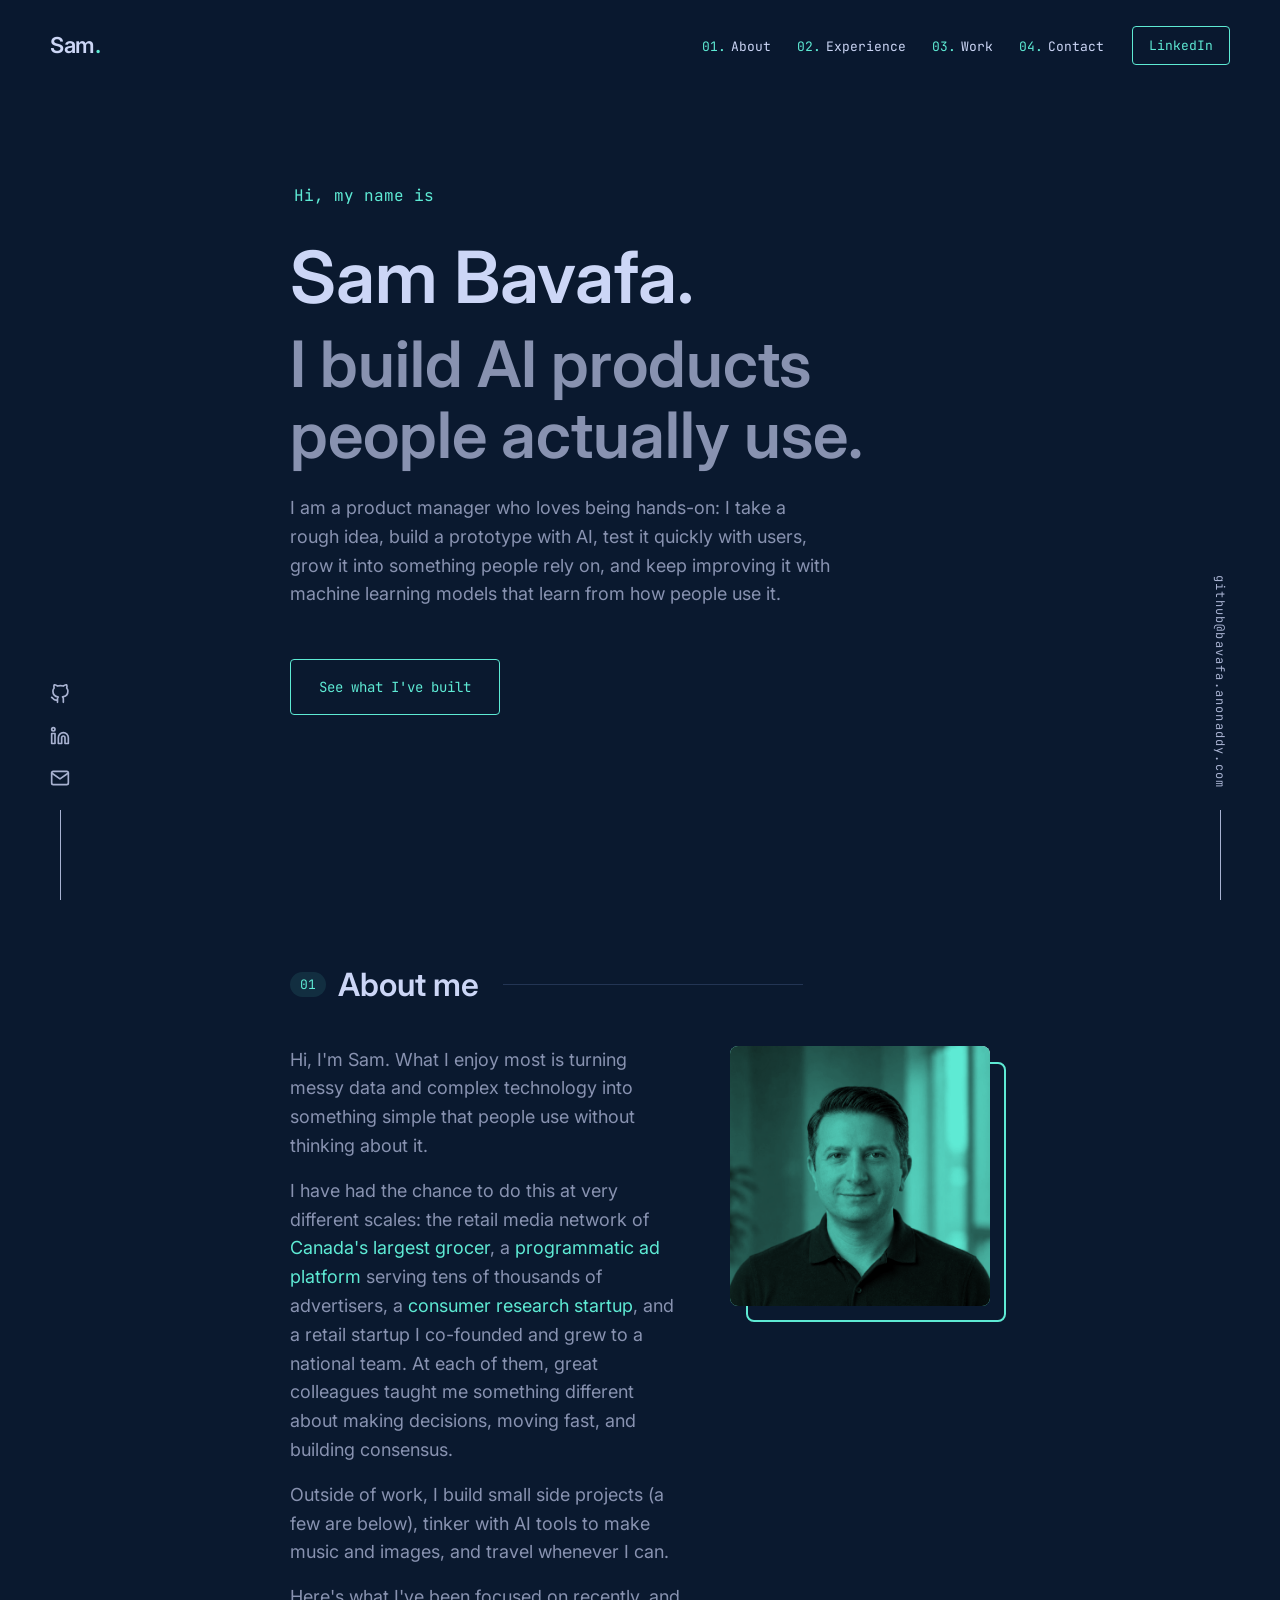
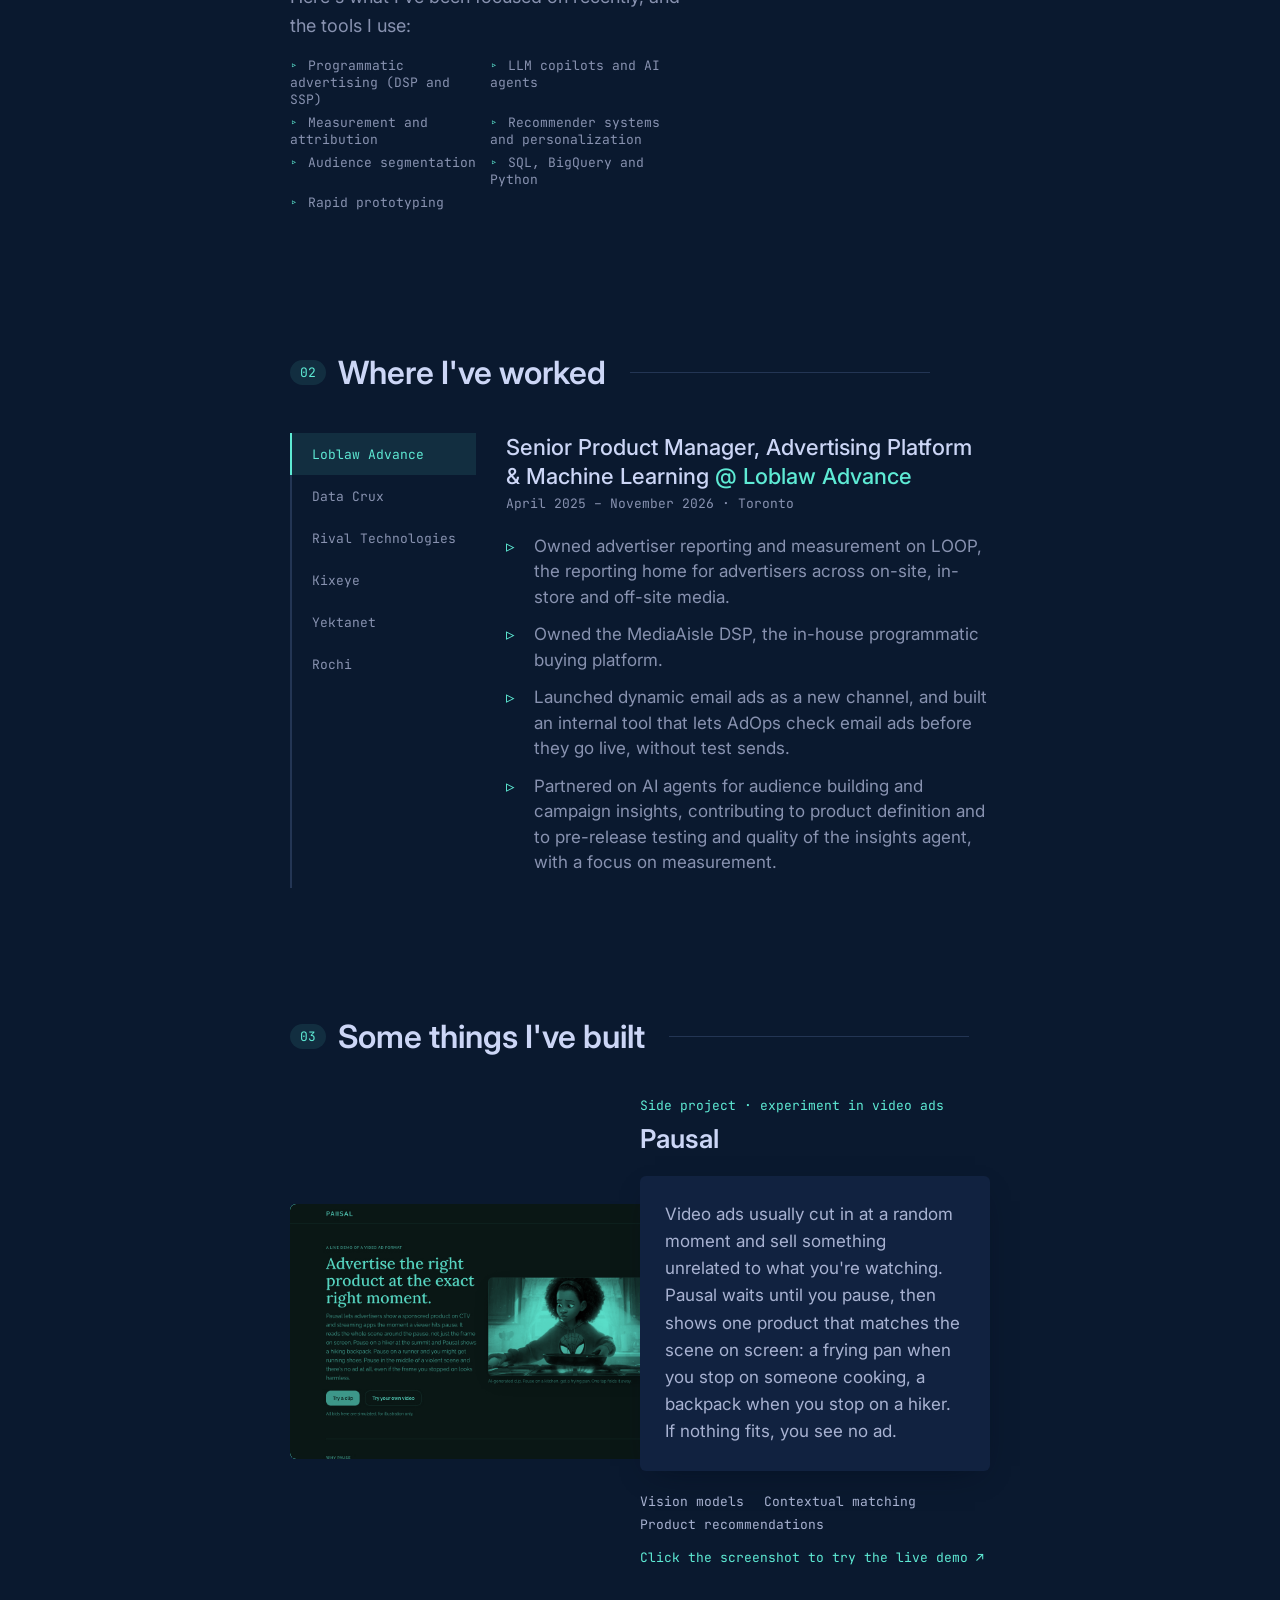
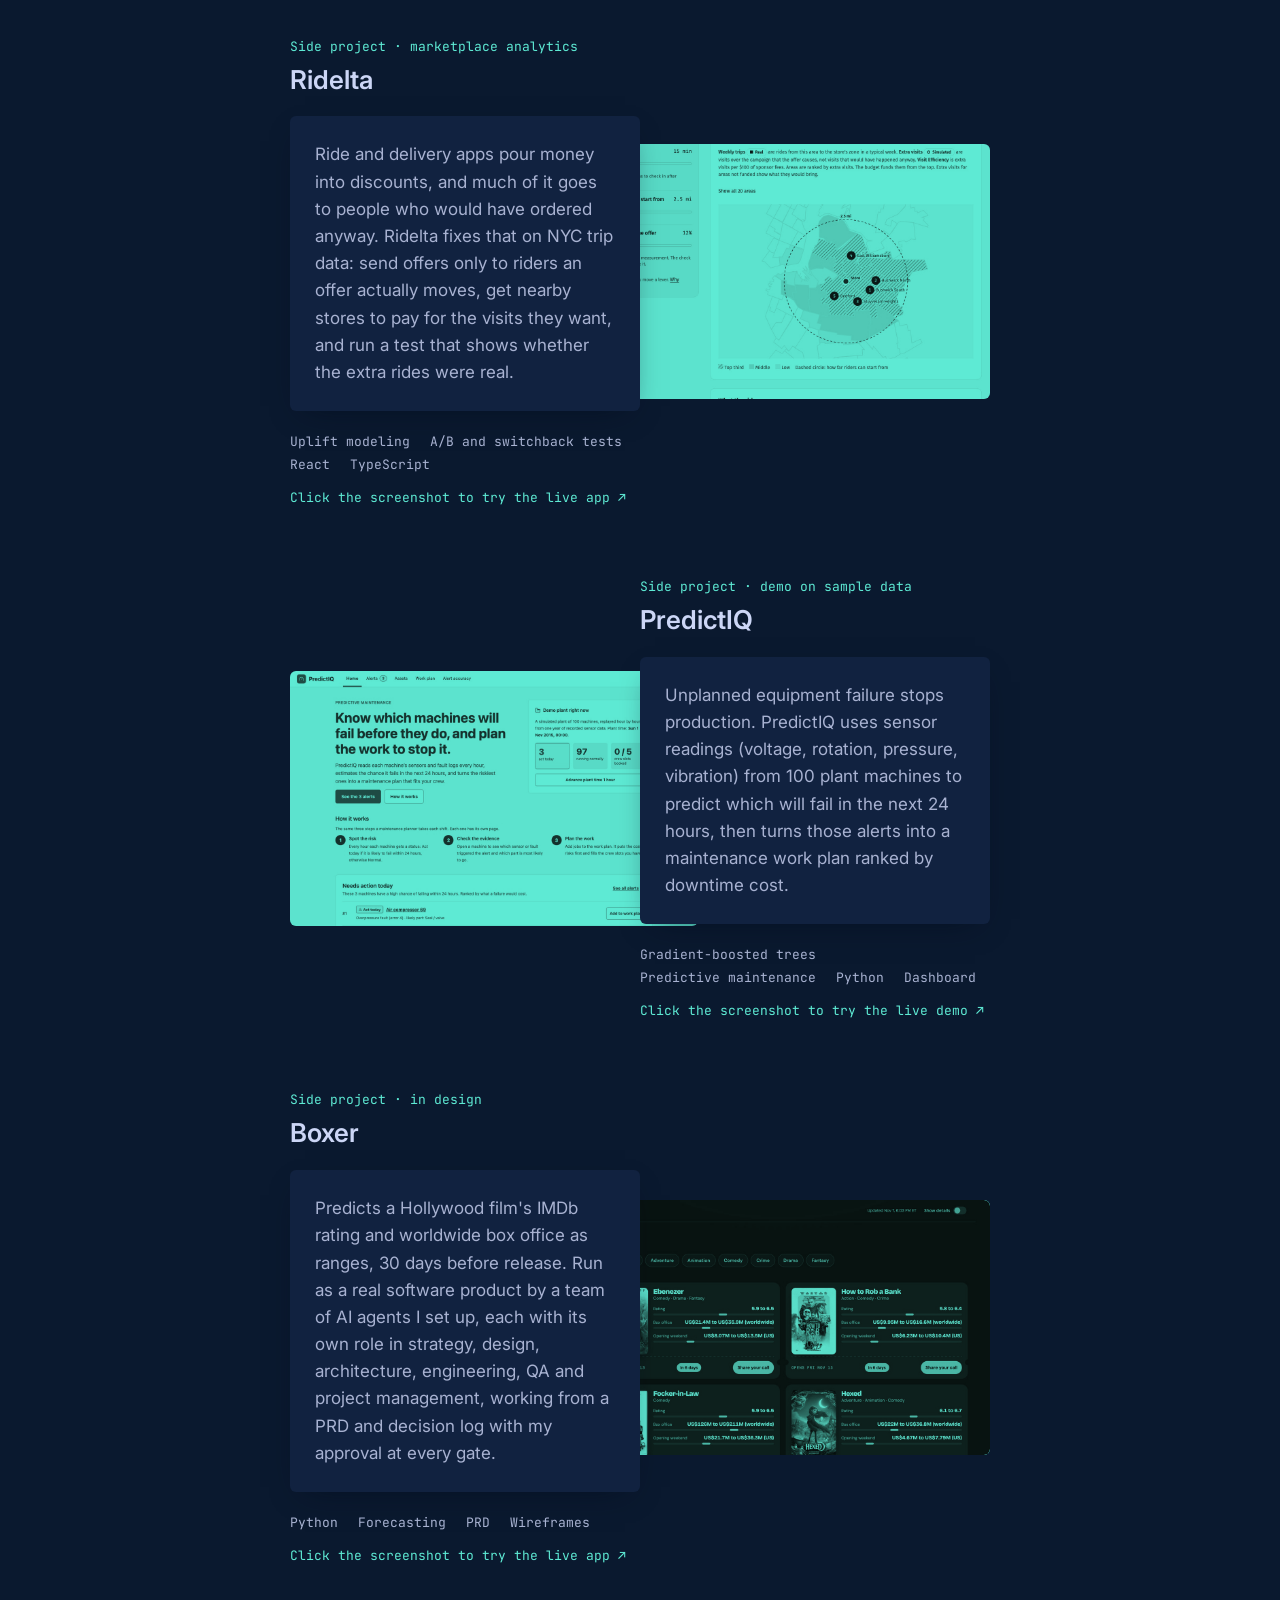
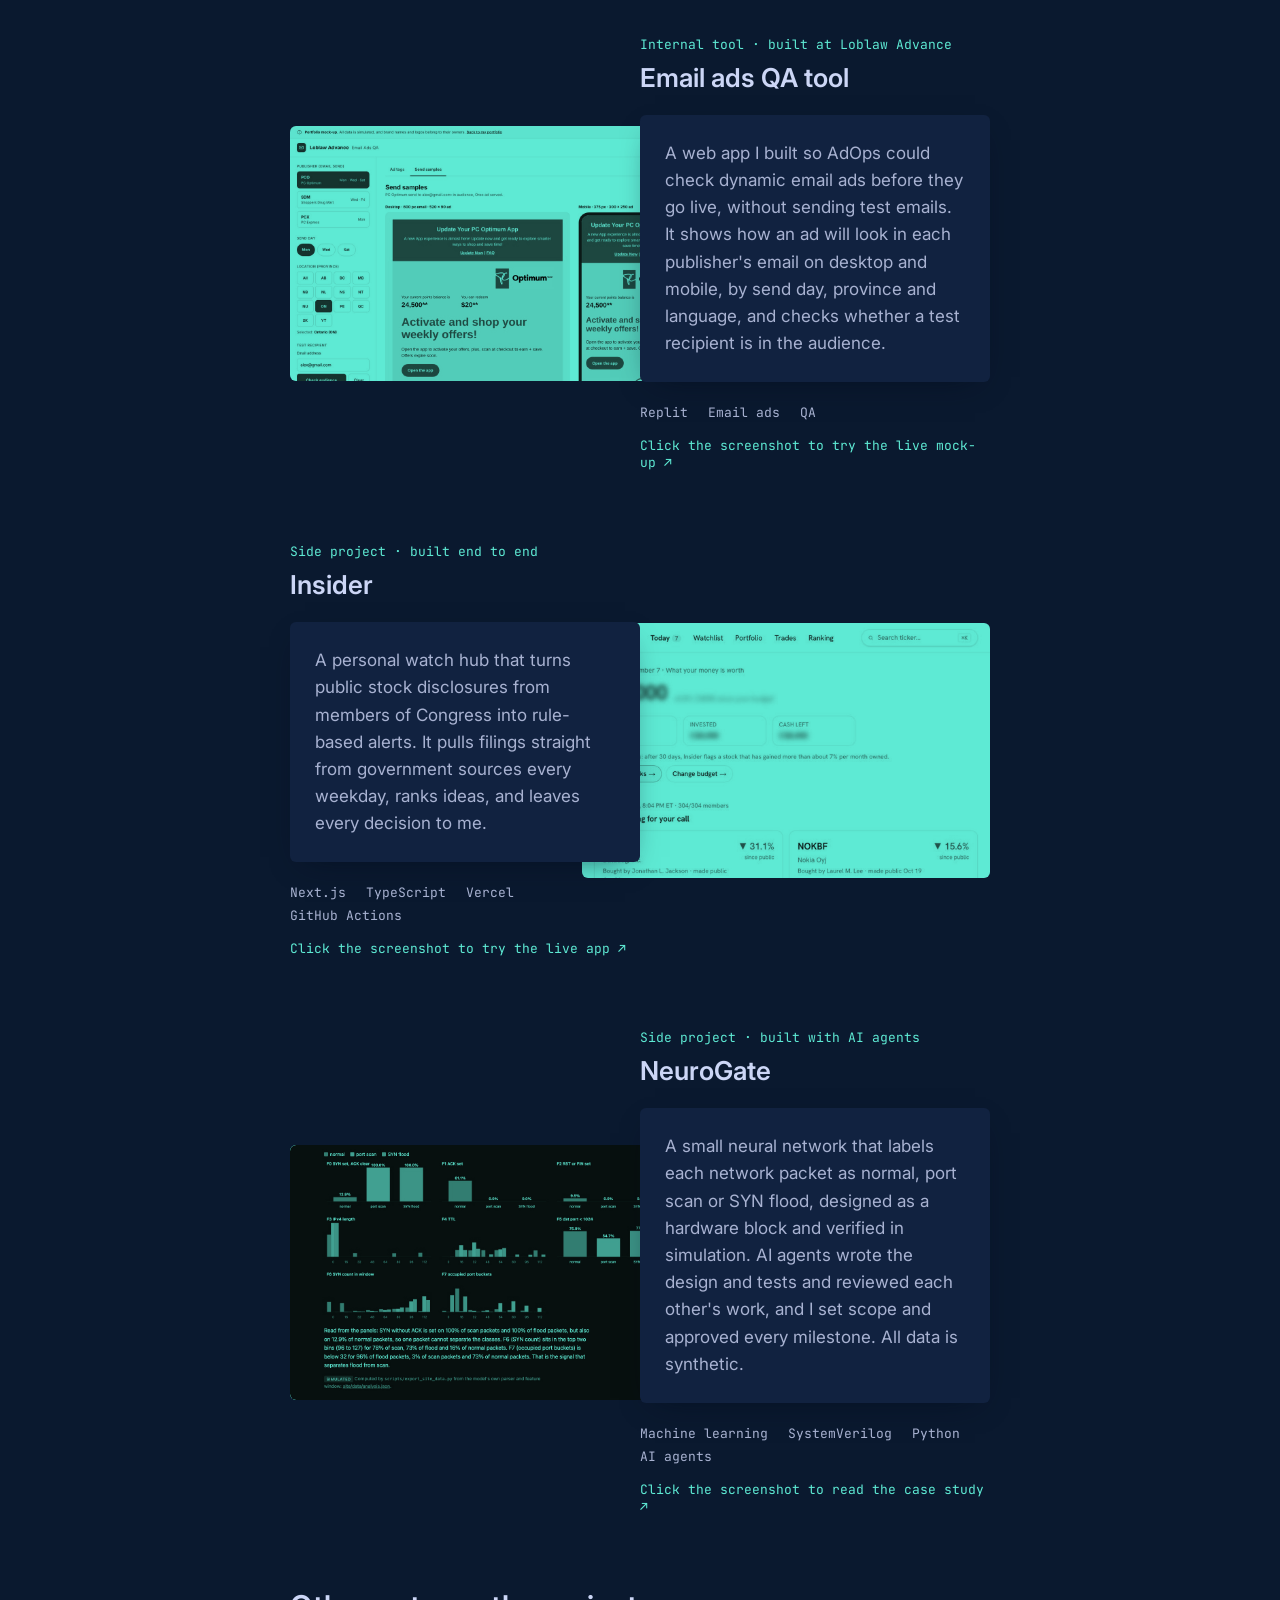
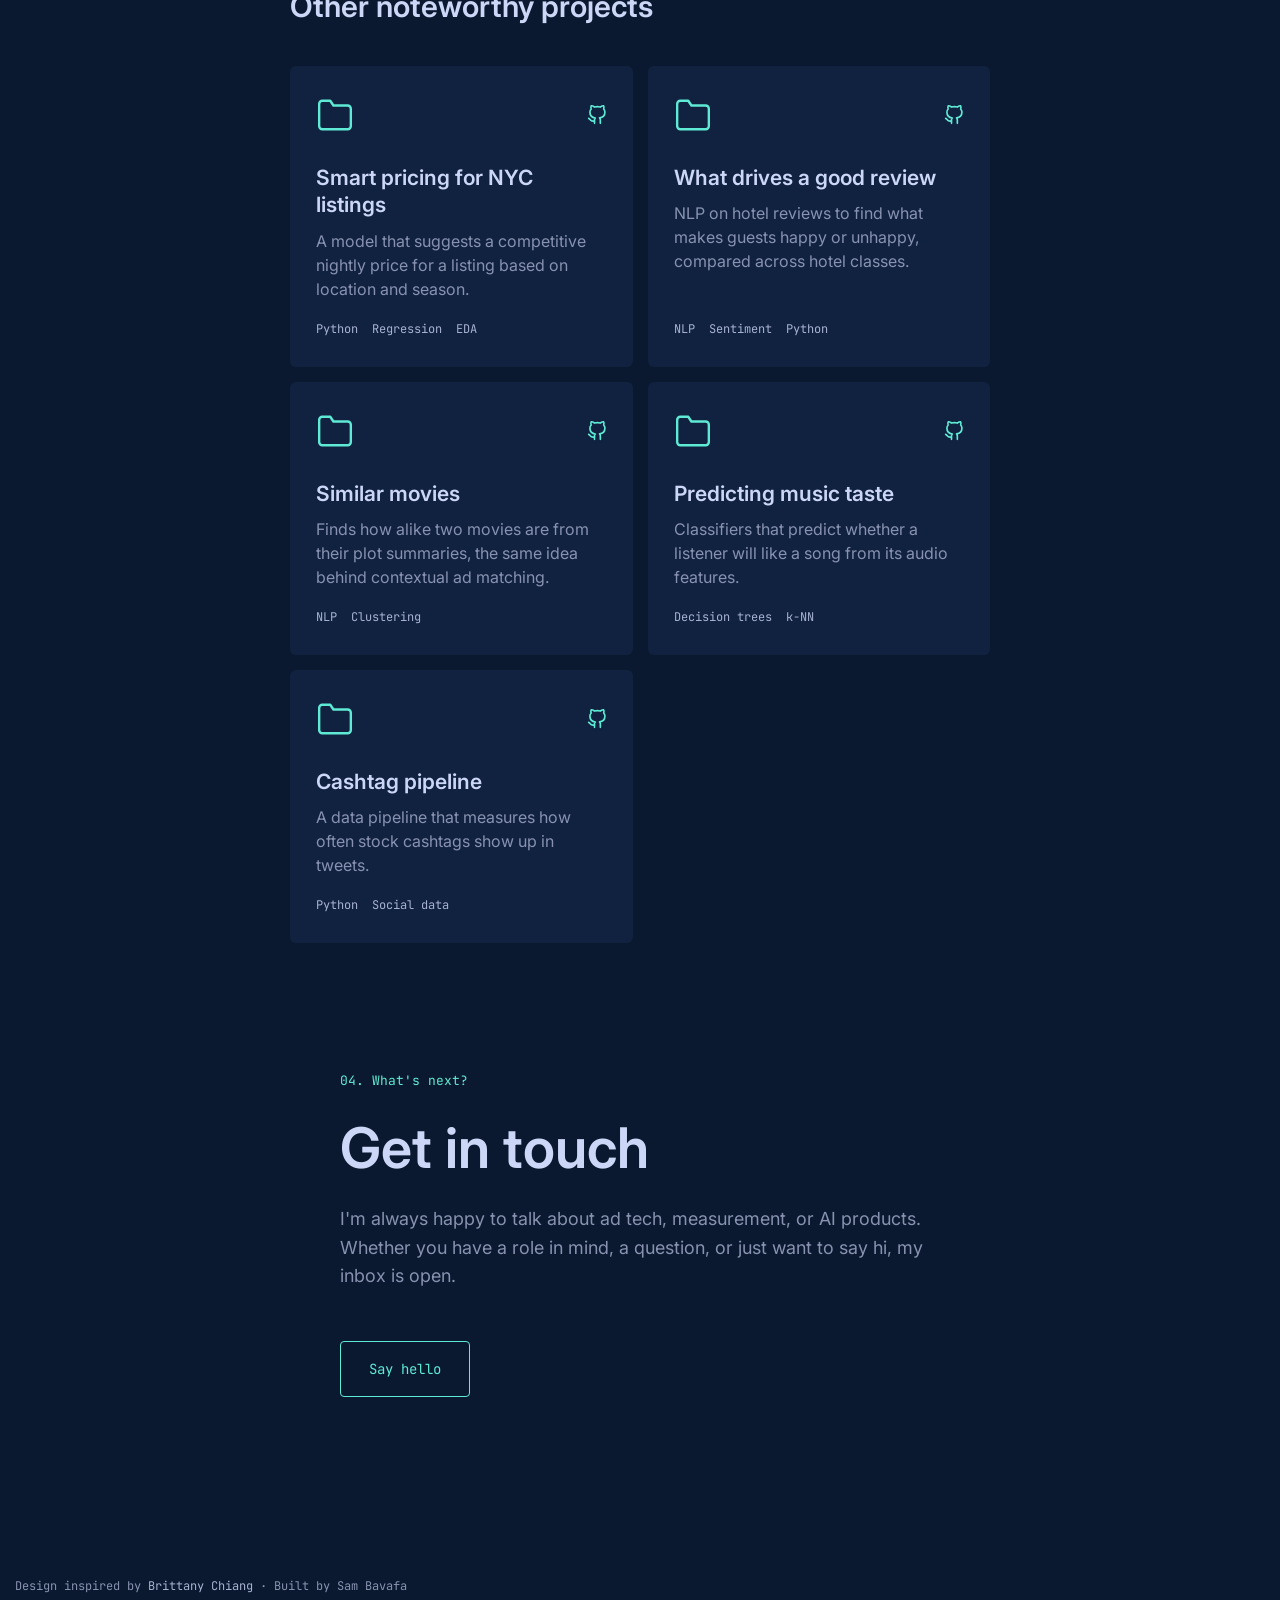
==== commit 769dda5d: "Update Pausal screenshot to current demo" ====
--- a/index.html
+++ b/index.html
@@ -148,7 +148,7 @@
     <h2 class="heading"><span class="num">03</span>Some things I've built</h2>
 
     <div class="project">
-      <a class="img" href="https://bavafa.github.io/pausal/" aria-label="Open the Pausal demo"><img src="img/pausal.jpg" alt="Pausal home page: the ad waits for you to pause, beside a paused kitchen scene" loading="lazy"></a>
+      <a class="img" href="https://bavafa.github.io/pausal/" aria-label="Open the Pausal demo"><img src="img/pausal.jpg?v=2" alt="Pausal home page: advertise the right product at the exact right moment, beside a kitchen scene where a pause shows a frying pan" loading="lazy"></a>
       <div class="info">
         <p class="overline">Side project · experiment in video ads</p>
         <h3>Pausal</h3>
